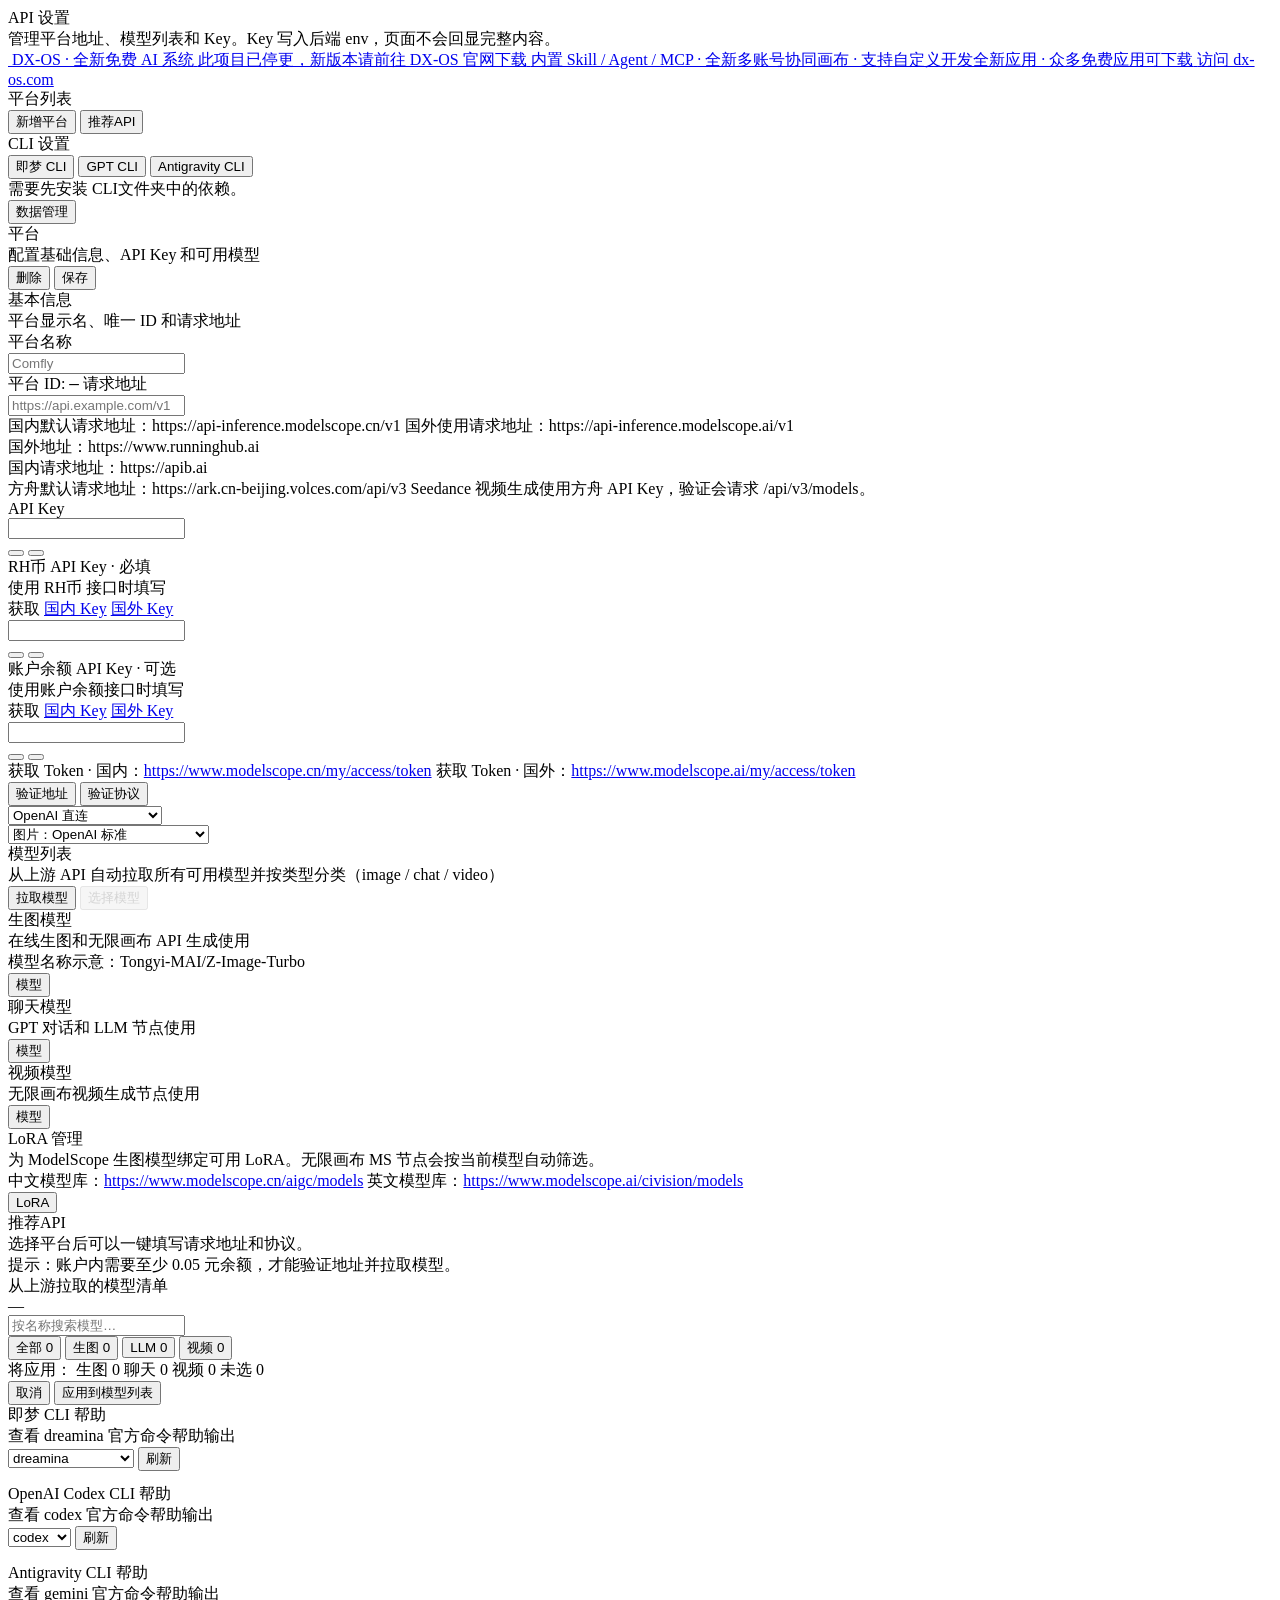
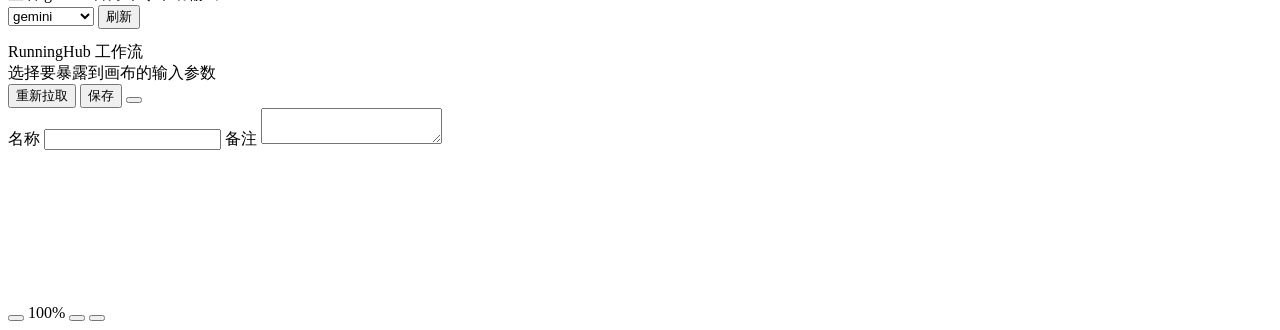
==== static/api-settings.html @ ba6e115a "feat: package Windows executable with persistent user data" ====
<!DOCTYPE html>
<html lang="zh-CN">
<head>
    <meta charset="UTF-8">
    <meta name="viewport" content="width=device-width, initial-scale=1.0">
    <title>API 设置</title>
    <script>
        (function(){
            try {
                document.documentElement.dataset.studioFitScale = 'off';
                var theme = localStorage.getItem('studio_theme') || localStorage.getItem('canvas_theme') || 'light';
                if(theme === 'dark') {
                    document.documentElement.classList.add('studio-theme-dark');
                    document.documentElement.classList.add('theme-dark');
                }
            } catch(e) {}
        })();
    </script>
    <script src="/static/vendor/js/tailwindcss-cdn.js?v=2026.08.04.1785292594"></script>
    <script src="/static/vendor/js/lucide.js?v=2026.08.04.1785292594"></script>
    <script src="/static/js/theme.js?v=2026.08.04.1785292593"></script>
    <script src="/static/js/i18n.js?v=2026.08.04.1785292592"></script>
    <link rel="stylesheet" href="/static/css/theme.css?v=2026.08.04.1785292588">
    <link rel="stylesheet" href="/static/css/api-settings.css?v=2026.08.28.4">
</head>
<body>
    <div class="page">
        <div class="wrap">
            <header class="page-head">
                <div>
                    <div class="title" data-i18n="api.title">API 设置</div>
                    <div class="sub" data-i18n="api.subtitle">管理平台地址、模型列表和 Key。Key 写入后端 env，页面不会回显完整内容。</div>
                </div>
                <div id="status" class="status"></div>
            </header>

            <a class="dx-os-banner" href="https://dx-os.com" target="_blank" rel="noopener noreferrer" aria-label="前往 DX-OS 官网下载新版本">
                <span class="dx-os-banner-logo" aria-hidden="true">
                    <img src="/static/images/dx-os-logo.svg" alt="">
                </span>
                <span class="dx-os-banner-copy">
                    <span class="dx-os-banner-kicker">DX-OS · 全新免费 AI 系统</span>
                    <span class="dx-os-banner-title">此项目已停更，新版本请前往 DX-OS 官网下载</span>
                    <span class="dx-os-banner-features">内置 Skill / Agent / MCP · 全新多账号协同画布 · 支持自定义开发全新应用 · 众多免费应用可下载</span>
                </span>
                <span class="dx-os-banner-action">
                    <span>访问 dx-os.com</span>
                    <i data-lucide="arrow-up-right" class="w-4 h-4"></i>
                </span>
            </a>

            <div class="layout">
                <aside class="sidebar">
                    <div class="side-section-title" data-i18n="api.providersTitle">平台列表</div>
                    <div id="providerList" class="provider-list"></div>
                    <button class="add-btn" type="button" onclick="addProvider()"><i data-lucide="plus" class="w-4 h-4"></i><span data-i18n="api.addProvider">新增平台</span></button>
                    <button class="api-link-btn" type="button" onclick="openRecommendApi()"><i data-lucide="sparkles" class="w-4 h-4"></i><span data-i18n="api.recommendApi">推荐API</span></button>
                    <div class="cli-quick-group">
                        <div class="side-section-title" data-i18n="api.cliSettings">CLI 设置</div>
                        <div class="cli-quick-list">
                            <button class="cli-quick-btn" type="button" onclick="addCliProvider('jimeng')"><i data-lucide="image" class="w-3.5 h-3.5"></i><span>即梦 CLI</span></button>
                            <button class="cli-quick-btn" type="button" onclick="addCliProvider('codex')"><i data-lucide="terminal" class="w-3.5 h-3.5"></i><span>GPT CLI</span></button>
                            <button class="cli-quick-btn" type="button" onclick="addCliProvider('gemini-cli')"><i data-lucide="sparkles" class="w-3.5 h-3.5"></i><span>Antigravity CLI</span></button>
                            <div class="cli-quick-note">需要先安装 CLI文件夹中的依赖。</div>
                        </div>
                    </div>
                    <button class="api-link-btn" type="button" onclick="importLegacyInfiniteCanvasData()"><i data-lucide="folder-input" class="w-4 h-4"></i><span>数据管理</span></button>
                </aside>

                <main id="settingsContent" class="content">
                    <div class="content-head">
                        <div>
                            <div id="editorTitle" class="editor-title" data-i18n="api.provider">平台</div>
                            <div class="editor-sub" data-i18n="api.editorSub">配置基础信息、API Key 和可用模型</div>
                        </div>
                        <div class="content-actions">
                            <button id="deleteBtn" class="action-btn danger-btn api-page-delete-btn" type="button" onclick="deleteProvider()"><i data-lucide="trash-2" class="w-3.5 h-3.5"></i><span data-i18n="api.delete">删除</span></button>
                            <button class="action-btn save-btn api-page-save-btn" type="button" onclick="saveProviders()"><i data-lucide="save" class="w-3.5 h-3.5"></i><span data-i18n="api.save">保存</span></button>
                        </div>
                    </div>

                    <section id="providerOnboardingCard" class="provider-onboarding-card" hidden></section>

                    <section class="block">
                        <div class="block-head">
                            <div>
                                <div class="block-title" data-i18n="api.basicInfo">基本信息</div>
                                <div class="block-desc" data-i18n="api.basicHint">平台显示名、唯一 ID 和请求地址</div>
                            </div>
                        </div>
                        <div class="form">
                            <label class="field full">
                                <span class="label" data-i18n="api.platformName">平台名称</span>
                                <div class="field-frame"><input id="nameInput" type="text" placeholder="Comfly"></div>
                                <span class="hint"><span data-i18n="api.platformIdShown">平台 ID</span>: <span id="idPreview" style="font-family:ui-monospace,Menlo,monospace;color:var(--text)">—</span></span>
                                <input id="idInput" type="hidden">
                            </label>
                            <label class="field full api-base-url-field">
                                <span class="label" data-i18n="api.baseUrl">请求地址</span>
                                <div class="field-frame"><input id="baseInput" type="text" placeholder="https://api.example.com/v1"></div>
                                <div class="ms-hint">
                                    <span class="ms-line"><span data-i18n="api.msChinaEndpoint">国内默认请求地址：</span><span class="inline-code">https://api-inference.modelscope.cn/v1</span></span>
                                    <span class="ms-line"><span data-i18n="api.msGlobalEndpoint">国外使用请求地址：</span><span class="inline-code">https://api-inference.modelscope.ai/v1</span></span>
                                </div>
                                <div class="runninghub-hint">
                                    <span class="ms-line">国外地址：<span class="inline-code">https://www.runninghub.ai</span></span>
                                </div>
                                <div class="apimart-hint">
                                    <span class="ms-line">国内请求地址：<span class="inline-code">https://apib.ai</span></span>
                                </div>
                                <div class="volcengine-hint">
                                    <span class="ms-line">方舟默认请求地址：<span class="inline-code">https://ark.cn-beijing.volces.com/api/v3</span></span>
                                    <span class="ms-line">Seedance 视频生成使用方舟 API Key，验证会请求 <span class="inline-code">/api/v3/models</span>。</span>
                                </div>
                            </label>
                            <label class="field full api-key-field">
                                <span class="label api-key-label">API Key</span>
                                <div class="key-panel api-standard-key-row">
                                    <div class="key-input-line">
                                        <div class="field-frame"><input id="keyInput" type="password"></div>
                                        <div class="key-actions">
                                            <button class="key-btn" type="button" onclick="saveKeyOnly()" title="保存 Key" data-i18n-title="api.saveKeyTitle"><i data-lucide="check" class="w-4 h-4"></i></button>
                                            <button class="key-btn key-clear" type="button" onclick="clearKeyOnly()" title="清除 Key" data-i18n-title="api.clearKeyTitle"><i data-lucide="trash-2" class="w-4 h-4"></i></button>
                                        </div>
                                    </div>
                                </div>
                                <span id="keyHint" class="hint"></span>
                                <div class="rh-key-stack">
                                    <div class="rh-key-item">
                                        <div class="rh-key-head">
                                            <div>
                                                <div class="rh-key-title" data-i18n="api.rhCoinApiKeyRequired">RH币 API Key · 必填</div>
                                                <div class="rh-key-desc" data-i18n="api.rhCoinKeyDesc">使用 RH币 接口时填写</div>
                                            </div>
                                            <div class="rh-key-links">
                                                <span data-i18n="api.get">获取</span>
                                                <a href="https://www.runninghub.cn/enterprise-api/consumerApi?inviteCode=rh-v1331" target="_blank" rel="noopener"><i data-lucide="external-link" class="w-3 h-3"></i><span data-i18n="api.cnKey">国内 Key</span></a>
                                                <a href="https://www.runninghub.ai/enterprise-api/consumerApi?inviteCode=rh-v1331" target="_blank" rel="noopener"><i data-lucide="external-link" class="w-3 h-3"></i><span data-i18n="api.globalKey">国外 Key</span></a>
                                            </div>
                                        </div>
                                        <div class="key-input-line">
                                            <div class="field-frame"><input id="rhFreeKeyInput" type="password"></div>
                                            <div class="key-actions">
                                                <button class="key-btn" type="button" onclick="saveRhKeyOnly('free')" title="保存 RH币 Key" data-i18n-title="api.saveRhCoinKeyTitle"><i data-lucide="check" class="w-4 h-4"></i></button>
                                                <button class="key-btn key-clear" type="button" onclick="clearRhKeyOnly('free')" title="清除 RH币 Key" data-i18n-title="api.clearRhCoinKeyTitle"><i data-lucide="trash-2" class="w-4 h-4"></i></button>
                                            </div>
                                        </div>
                                        <span id="rhFreeKeyHint" class="hint"></span>
                                    </div>
                                    <div class="rh-key-item">
                                        <div class="rh-key-head">
                                            <div>
                                                <div class="rh-key-title" data-i18n="api.rhWalletApiKeyOptional">账户余额 API Key · 可选</div>
                                                <div class="rh-key-desc" data-i18n="api.rhWalletKeyDesc">使用账户余额接口时填写</div>
                                            </div>
                                            <div class="rh-key-links">
                                                <span data-i18n="api.get">获取</span>
                                                <a href="https://www.runninghub.cn/enterprise-api/sharedApi?inviteCode=rh-v1331" target="_blank" rel="noopener"><i data-lucide="external-link" class="w-3 h-3"></i><span data-i18n="api.cnKey">国内 Key</span></a>
                                                <a href="https://www.runninghub.ai/enterprise-api/sharedApi?inviteCode=rh-v1331" target="_blank" rel="noopener"><i data-lucide="external-link" class="w-3 h-3"></i><span data-i18n="api.globalKey">国外 Key</span></a>
                                            </div>
                                        </div>
                                        <div class="key-input-line">
                                            <div class="field-frame"><input id="rhWalletKeyInput" type="password"></div>
                                            <div class="key-actions">
                                                <button class="key-btn" type="button" onclick="saveRhKeyOnly('wallet')" title="保存账户余额 Key" data-i18n-title="api.saveRhWalletKeyTitle"><i data-lucide="check" class="w-4 h-4"></i></button>
                                                <button class="key-btn key-clear" type="button" onclick="clearRhKeyOnly('wallet')" title="清除账户余额 Key" data-i18n-title="api.clearRhWalletKeyTitle"><i data-lucide="trash-2" class="w-4 h-4"></i></button>
                                            </div>
                                        </div>
                                        <span id="rhWalletKeyHint" class="hint"></span>
                                    </div>
                                </div>
                                <div class="volcengine-key-stack" hidden>
                                    <div class="rh-key-item">
                                        <div class="rh-key-head">
                                            <div>
                                                <div class="rh-key-title" data-i18n="api.volcengineArkKey">方舟 API Key · 生成视频</div>
                                                <div class="rh-key-desc" data-i18n="api.volcengineArkKeyDesc">用于 Seedance 2.0 生成接口，Authorization: Bearer。</div>
                                            </div>
                                        </div>
                                        <span id="volcArkKeyHint" class="hint"></span>
                                    </div>
                                    <div class="rh-key-item">
                                        <div class="rh-key-head">
                                            <div>
                                                <div class="rh-key-title" data-i18n="api.volcengineAssetKeys">素材库 AK/SK · 上传素材</div>
                                                <div class="rh-key-desc" data-i18n="api.volcengineAssetKeysDesc">用于 CreateAssetGroup / CreateAsset / GetAsset 的 Access Key 鉴权。</div>
                                            </div>
                                        </div>
                                        <div class="key-input-line">
                                            <div class="field-frame"><input id="volcAkInput" type="password" placeholder="Access Key ID"></div>
                                        </div>
                                        <div class="key-input-line">
                                            <div class="field-frame"><input id="volcSkInput" type="password" placeholder="Secret Access Key"></div>
                                            <div class="key-actions">
                                                <button class="key-btn" type="button" onclick="saveVolcengineAssetKeys()" title="保存火山素材库 AK/SK"><i data-lucide="check" class="w-4 h-4"></i></button>
                                                <button class="key-btn key-clear" type="button" onclick="clearVolcengineAssetKeys()" title="清除火山素材库 AK/SK"><i data-lucide="trash-2" class="w-4 h-4"></i></button>
                                            </div>
                                        </div>
                                        <span id="volcAssetKeyHint" class="hint"></span>
                                    </div>
                                    <div class="rh-key-item volcengine-project-card">
                                        <div class="rh-key-head">
                                            <div>
                                                <div class="rh-key-title" data-i18n="api.volcengineProject">素材库项目</div>
                                                <div class="rh-key-desc" data-i18n="api.volcengineProjectDesc">ProjectName 必须和视频生成 API Key 所属项目一致。</div>
                                            </div>
                                        </div>
                                        <div class="volcengine-project-grid">
                                            <div class="rh-card-title-field">
                                                <span>ProjectName</span>
                                                <input id="volcProjectInput" type="text" value="default">
                                            </div>
                                            <div class="rh-card-title-field">
                                                <span>Region</span>
                                                <input id="volcRegionInput" type="text" value="cn-beijing">
                                            </div>
                                        </div>
                                    </div>
                                </div>
                                <div class="ms-hint">
                                    <span class="ms-line"><span data-i18n="api.msTokenCn">获取 Token · 国内：</span><a href="https://www.modelscope.cn/my/access/token" target="_blank">https://www.modelscope.cn/my/access/token</a></span>
                                    <span class="ms-line"><span data-i18n="api.msTokenGlobal">获取 Token · 国外：</span><a href="https://www.modelscope.ai/my/access/token" target="_blank">https://www.modelscope.ai/my/access/token</a></span>
                                </div>
                                <div class="runninghub-hint">
                                </div>
                            </label>
                            <div id="jimengCliPanel" class="jimeng-cli-panel" hidden>
                                <div class="jimeng-cli-head">
                                    <div>
                                        <div class="rh-key-title">即梦 CLI 账户</div>
                                        <div class="rh-key-desc">使用本机 dreamina 登录态，无需 API Key。</div>
                                    </div>
                                    <div id="jimengCliStatus" class="jimeng-status-pill">未检测</div>
                                </div>
                                <div class="jimeng-actions">
                                    <button class="action-btn primary-btn" type="button" onclick="startJimengLogin()"><i data-lucide="qr-code" class="w-3.5 h-3.5"></i><span>扫码登录</span></button>
                                    <button class="action-btn" type="button" onclick="refreshJimengCredit()"><i data-lucide="wallet-cards" class="w-3.5 h-3.5"></i><span>查询积分</span></button>
                                    <button class="action-btn" type="button" onclick="openJimengHelp()"><i data-lucide="terminal" class="w-3.5 h-3.5"></i><span>帮助</span></button>
                                    <button class="action-btn danger-btn" type="button" onclick="logoutJimeng()"><i data-lucide="log-out" class="w-3.5 h-3.5"></i><span>退出登录</span></button>
                                </div>
                                <div id="jimengCredit" class="jimeng-credit"></div>
                                <div id="jimengLoginBox" class="jimeng-output" hidden></div>
                            </div>
                            <div id="codexCliPanel" class="jimeng-cli-panel" hidden>
                                <div class="jimeng-cli-head">
                                    <div>
                                        <div class="rh-key-title">OpenAI CLI 账户</div>
                                        <div class="rh-key-desc">使用本机 codex 登录态，无需在本项目保存 API Key。</div>
                                    </div>
                                    <div id="codexCliStatus" class="jimeng-status-pill">未检测</div>
                                </div>
                                <div class="jimeng-actions">
                                    <button class="action-btn primary-btn" type="button" onclick="refreshCodexStatus()"><i data-lucide="radar" class="w-3.5 h-3.5"></i><span>检测 CLI</span></button>
                                    <button class="action-btn" type="button" onclick="openCodexHelp()"><i data-lucide="terminal" class="w-3.5 h-3.5"></i><span>帮助</span></button>
                                </div>
                                <div id="codexCliInfo" class="jimeng-credit"></div>
                            </div>
                            <div id="geminiCliPanel" class="jimeng-cli-panel" hidden>
                                <div class="jimeng-cli-head">
                                    <div>
                                        <div class="rh-key-title">Antigravity CLI 账户</div>
                                        <div class="rh-key-desc">使用本机 agy 登录态，无需在本项目保存 API Key。</div>
                                        <div class="jimeng-credit">需要先安装 CLI 文件夹中的依赖。</div>
                                    </div>
                                    <div id="geminiCliStatus" class="jimeng-status-pill">未检测</div>
                                </div>
                                <div class="jimeng-actions">
                                    <button class="action-btn primary-btn" type="button" onclick="refreshGeminiCliStatus()"><i data-lucide="radar" class="w-3.5 h-3.5"></i><span>检测 CLI</span></button>
                                    <button class="action-btn" type="button" onclick="openGeminiCliHelp()"><i data-lucide="terminal" class="w-3.5 h-3.5"></i><span>帮助</span></button>
                                </div>
                                <div id="geminiCliInfo" class="jimeng-credit"></div>
                            </div>
                            <!-- 验证操作行 -->
                            <div class="verify-action-row">
                                <button id="testUrlBtn" class="action-btn" type="button" onclick="testConnection()">
                                    <i data-lucide="check-circle-2" class="w-3.5 h-3.5"></i><span data-i18n="api.testUrl">验证地址</span>
                                </button>
                                <button id="probeAsyncBtn" class="action-btn" type="button" onclick="probeAsync()">
                                    <i data-lucide="radar" class="w-3.5 h-3.5"></i><span>验证协议</span>
                                </button>
                                <div class="field-frame protocol-selector-wrap">
                                    <select id="protocolInput">
                                        <option value="openai" data-i18n="api.protocolOpenAI">OpenAI 直连</option>
                                        <option value="apimart" data-i18n="api.protocolApimart">异步协议</option>
                                        <option value="gemini" data-i18n="api.protocolGemini">Gemini 协议</option>
                                        <option value="volcengine">方舟/Ark 任务协议</option>
                                        <option value="runninghub">RunningHub OpenAPI</option>
                                        <option value="jimeng">即梦 CLI</option>
                                        <option value="codex">OpenAI Codex CLI</option>
                                        <option value="gemini-cli">Antigravity CLI</option>
                                    </select>
                                </div>
                                <div class="field-frame image-request-mode-wrap">
                                    <select id="imageRequestModeInput" title="图片接口">
                                        <option value="openai">图片：OpenAI 标准</option>
                                        <option value="openai-json">图片：OpenAI JSON</option>
                                        <option value="openai-video-proxy">图片：OpenAI 中转</option>
                                        <option value="openai-responses">图片：OpenAI RS</option>
                                        <option value="tudou-async">图片：土豆 GPT-Image-2 异步</option>
                                    </select>
                                </div>
                            </div>
                            <div id="verifyResult" style="display:none;padding:2px 0;grid-column:1/-1"></div>
                        </div>
                    </section>

                    <section id="runninghubConfigBlock" class="block runninghub-config-block" hidden>
                        <div class="block-head">
                            <div>
                                <div class="block-title">应用与工作流</div>
                                <div class="block-desc">粘贴运行路径后，点击右侧创建卡片。</div>
                            </div>
                        </div>
                        <div class="rh-paste-row">
                            <input id="rhPasteInput" class="rh-paste-input" type="text" placeholder="/run/ai-app/... 或 /run/workflow/...">
                            <button class="action-btn" type="button" onclick="createRhEntryFromPaste()"><i data-lucide="plus" class="w-3.5 h-3.5"></i><span>创建</span></button>
                        </div>
                        <div class="rh-card-columns">
                            <div class="rh-card-group">
                                <div class="rh-group-head">
                                    <div class="rh-group-title">AI 应用</div>
                                    <div id="rhAppsCount" class="rh-group-count">0</div>
                                </div>
                                <div id="rhAppsList" class="rh-card-list"></div>
                            </div>
                            <div class="rh-card-group">
                                <div class="rh-group-head">
                                    <div class="rh-group-title">工作流</div>
                                    <div id="rhWorkflowsCount" class="rh-group-count">0</div>
                                </div>
                                <div id="rhWorkflowsList" class="rh-card-list"></div>
                            </div>
                        </div>
                    </section>

                    <div id="modelsHead" class="block models-toolbar">
                        <div>
                            <div class="block-title" data-i18n="api.modelsTitle">模型列表</div>
                            <div class="block-desc" data-i18n="api.modelsDesc">从上游 API 自动拉取所有可用模型并按类型分类（image / chat / video）</div>
                        </div>
                        <div class="models-toolbar-actions">
                            <button id="fetchModelsBtn" class="action-btn primary-btn" type="button" onclick="fetchModels()">
                                <i data-lucide="download-cloud" class="w-3.5 h-3.5"></i><span data-i18n="api.fetchModels">拉取模型</span>
                            </button>
                            <button id="openPickerBtn" class="action-btn" type="button" onclick="openModelPicker()" disabled style="opacity:.5">
                                <i data-lucide="list-checks" class="w-3.5 h-3.5"></i><span data-i18n="api.selectModels">选择模型</span>
                            </button>
                        </div>
                    </div>
                    <div class="model-grid">
                        <section class="block">
                            <div class="block-head">
                                <div>
                                    <div class="block-title" data-i18n="api.imageModels">生图模型</div>
                                    <div class="block-desc" data-i18n="api.imageHint">在线生图和无限画布 API 生成使用</div>
                                    <div class="ms-hint">
                                        <span class="ms-line"><span data-i18n="api.msModelExample">模型名称示意：</span><span class="inline-code">Tongyi-MAI/Z-Image-Turbo</span></span>
                                    </div>
                                </div>
                                <button class="ghost-btn" type="button" onclick="addModel('image')"><i data-lucide="plus" class="w-3.5 h-3.5"></i><span data-i18n="api.model">模型</span></button>
                            </div>
                            <div id="imageModelList" class="model-list"></div>
                        </section>

                        <section class="block">
                            <div class="block-head">
                                <div>
                                    <div class="block-title" data-i18n="api.chatModels">聊天模型</div>
                                    <div class="block-desc" data-i18n="api.chatHint">GPT 对话和 LLM 节点使用</div>
                                </div>
                                <button class="ghost-btn" type="button" onclick="addModel('chat')"><i data-lucide="plus" class="w-3.5 h-3.5"></i><span data-i18n="api.model">模型</span></button>
                        </div>
                        <div id="chatModelList" class="model-list"></div>
                    </section>

                        <section class="block">
                            <div class="block-head">
                                <div>
                                    <div class="block-title" data-i18n="api.videoModels">视频模型</div>
                                    <div class="block-desc" data-i18n="api.videoHint">无限画布视频生成节点使用</div>
                                </div>
                                <button class="ghost-btn" type="button" onclick="addModel('video')"><i data-lucide="plus" class="w-3.5 h-3.5"></i><span data-i18n="api.model">模型</span></button>
                            </div>
                            <div id="videoModelList" class="model-list"></div>
                        </section>

                        <section id="msLoraBlock" class="block ms-lora-block">
                            <div class="block-head">
                                <div>
                                    <div class="block-title" data-i18n="api.loraManager">LoRA 管理</div>
                                    <div class="block-desc" data-i18n="api.loraManagerDesc">为 ModelScope 生图模型绑定可用 LoRA。无限画布 MS 节点会按当前模型自动筛选。</div>
                                    <div class="ms-hint">
                                        <span class="ms-line"><span data-i18n="api.msCnModels">中文模型库：</span><a href="https://www.modelscope.cn/aigc/models" target="_blank">https://www.modelscope.cn/aigc/models</a></span>
                                        <span class="ms-line"><span data-i18n="api.msEnModels">英文模型库：</span><a href="https://www.modelscope.ai/civision/models" target="_blank">https://www.modelscope.ai/civision/models</a></span>
                                    </div>
                                </div>
                                <button class="ghost-btn" type="button" onclick="addMsLora()"><i data-lucide="plus" class="w-3.5 h-3.5"></i><span>LoRA</span></button>
                            </div>
                            <div id="msLoraList" class="lora-list"></div>
                        </section>
                </div>
            </main>
                <main id="recommendContent" class="content recommend-content" hidden>
                    <div class="content-head">
                        <div>
                            <div class="editor-title" data-i18n="api.recommendPanelTitle">推荐平台</div>
                            <div class="editor-sub" data-i18n="api.recommendPanelSub">获取 Key 后保存，右侧会切换到刚保存的平台配置。</div>
                        </div>
                    </div>
                    <section id="recommendPanel" class="provider-onboarding-card recommend-inline-card"></section>
                </main>
        </div>
        </div>
    </div>

    <!-- 模型选择浮层 -->
    <div id="recommendApiOverlay" class="picker-overlay">
        <div class="picker-modal">
            <div class="picker-head">
                <div>
                    <div class="picker-title" data-i18n="api.recommendApi">推荐API</div>
                    <div class="picker-count" data-i18n="api.recommendApiDesc">选择平台后可以一键填写请求地址和协议。</div>
                </div>
                <div class="picker-close" onclick="closeRecommendApi()"><i data-lucide="x" class="w-4 h-4"></i></div>
            </div>
            <div id="recommendApiList" class="recommend-api-body"></div>
            <div class="recommend-note" data-i18n="api.recommendApiNote">提示：账户内需要至少 0.05 元余额，才能验证地址并拉取模型。</div>
        </div>
    </div>

    <div id="modelPickerOverlay" class="picker-overlay">
        <div class="picker-modal">
            <div class="picker-head">
                <div>
                    <div class="picker-title">从上游拉取的模型清单</div>
                    <div id="pickerCount" class="picker-count">—</div>
                </div>
                <div class="picker-close" onclick="closeModelPicker()"><i data-lucide="x" class="w-4 h-4"></i></div>
            </div>
            <div class="picker-toolbar">
                <input id="pickerFilter" class="picker-search" type="text" placeholder="按名称搜索模型…" oninput="renderModelPicker()">
                <div class="picker-cat-tabs">
                    <button class="picker-cat-tab active" data-cat="all" onclick="selectPickerCat('all')">全部 <span class="cat-count">0</span></button>
                    <button class="picker-cat-tab" data-cat="image" onclick="selectPickerCat('image')">生图 <span class="cat-count">0</span></button>
                    <button class="picker-cat-tab" data-cat="chat" onclick="selectPickerCat('chat')">LLM <span class="cat-count">0</span></button>
                    <button class="picker-cat-tab" data-cat="video" onclick="selectPickerCat('video')">视频 <span class="cat-count">0</span></button>
                </div>
            </div>
            <div id="pickerList" class="picker-body"></div>
            <div id="pickerSummary" class="picker-summary">
                <span class="picker-summary-title">将应用：</span>
                <span id="sumImage" class="picker-sum-chip picker-sum-chip-empty">生图 0</span>
                <span id="sumChat" class="picker-sum-chip picker-sum-chip-empty">聊天 0</span>
                <span id="sumVideo" class="picker-sum-chip picker-sum-chip-empty">视频 0</span>
                <span id="sumUnsel" style="margin-left:auto;color:var(--faint)">未选 0</span>
            </div>
            <div class="picker-foot">
                <button class="action-btn" type="button" onclick="closeModelPicker()">取消</button>
                <button class="action-btn save-btn" type="button" onclick="applyModelPicker()">应用到模型列表</button>
            </div>
        </div>
    </div>

    <div id="jimengHelpOverlay" class="picker-overlay">
        <div class="picker-modal jimeng-help-modal">
            <div class="picker-head">
                <div>
                    <div class="picker-title">即梦 CLI 帮助</div>
                    <div class="picker-count">查看 dreamina 官方命令帮助输出</div>
                </div>
                <div class="picker-close" onclick="closeJimengHelp()"><i data-lucide="x" class="w-4 h-4"></i></div>
            </div>
            <div class="jimeng-help-toolbar">
                <select id="jimengHelpCommand">
                    <option value="">dreamina</option>
                    <option value="login">login</option>
                    <option value="logout">logout</option>
                    <option value="user_credit">user_credit</option>
                    <option value="text2image">text2image</option>
                    <option value="image2image">image2image</option>
                    <option value="image_upscale">image_upscale</option>
                    <option value="text2video">text2video</option>
                    <option value="image2video">image2video</option>
                    <option value="multimodal2video">multimodal2video</option>
                    <option value="frames2video">frames2video</option>
                    <option value="multiframe2video">multiframe2video</option>
                    <option value="list_task">list_task</option>
                    <option value="query_result">query_result</option>
                </select>
                <button class="action-btn primary-btn" type="button" onclick="loadJimengHelp()"><i data-lucide="refresh-cw" class="w-3.5 h-3.5"></i><span>刷新</span></button>
            </div>
            <pre id="jimengHelpOutput" class="jimeng-help-output"></pre>
        </div>
    </div>

    <div id="codexHelpOverlay" class="picker-overlay">
        <div class="picker-modal jimeng-help-modal">
            <div class="picker-head">
                <div>
                    <div class="picker-title">OpenAI Codex CLI 帮助</div>
                    <div class="picker-count">查看 codex 官方命令帮助输出</div>
                </div>
                <div class="picker-close" onclick="closeCodexHelp()"><i data-lucide="x" class="w-4 h-4"></i></div>
            </div>
            <div class="jimeng-help-toolbar">
                <select id="codexHelpCommand">
                    <option value="">codex</option>
                    <option value="exec">exec</option>
                    <option value="login">login</option>
                    <option value="logout">logout</option>
                    <option value="doctor">doctor</option>
                    <option value="mcp">mcp</option>
                    <option value="app">app</option>
                    <option value="update">update</option>
                </select>
                <button class="action-btn primary-btn" type="button" onclick="loadCodexHelp()"><i data-lucide="refresh-cw" class="w-3.5 h-3.5"></i><span>刷新</span></button>
            </div>
            <pre id="codexHelpOutput" class="jimeng-help-output"></pre>
        </div>
    </div>

    <div id="geminiCliHelpOverlay" class="picker-overlay">
        <div class="picker-modal jimeng-help-modal">
            <div class="picker-head">
                <div>
                    <div class="picker-title">Antigravity CLI 帮助</div>
                    <div class="picker-count">查看 gemini 官方命令帮助输出</div>
                </div>
                <div class="picker-close" onclick="closeGeminiCliHelp()"><i data-lucide="x" class="w-4 h-4"></i></div>
            </div>
            <div class="jimeng-help-toolbar">
                <select id="geminiCliHelpCommand">
                    <option value="">gemini</option>
                    <option value="help">help</option>
                    <option value="mcp">mcp</option>
                    <option value="extensions">extensions</option>
                </select>
                <button class="action-btn primary-btn" type="button" onclick="loadGeminiCliHelp()"><i data-lucide="refresh-cw" class="w-3.5 h-3.5"></i><span>刷新</span></button>
            </div>
            <pre id="geminiCliHelpOutput" class="jimeng-help-output"></pre>
        </div>
    </div>

    <div id="rhWorkflowEditorOverlay" class="rh-workflow-editor-overlay">
        <div class="rh-workflow-editor-modal">
            <div class="rh-workflow-editor-head">
                <div class="rh-workflow-editor-title-wrap">
                    <div id="rhWorkflowEditorTitle" class="rh-workflow-editor-title">RunningHub 工作流</div>
                    <div id="rhWorkflowEditorSub" class="rh-workflow-editor-sub">选择要暴露到画布的输入参数</div>
                </div>
                <div class="rh-workflow-editor-actions">
                    <button class="action-btn" type="button" onclick="fetchRhWorkflowEditor(true)"><i data-lucide="refresh-cw" class="w-3.5 h-3.5"></i><span>重新拉取</span></button>
                    <button id="rhWorkflowSaveBtn" class="action-btn save-btn" type="button" onclick="saveRhWorkflowEditor()"><i data-lucide="save" class="w-3.5 h-3.5"></i><span>保存</span></button>
                    <button class="rh-workflow-editor-close" type="button" onclick="closeRhWorkflowEditor()"><i data-lucide="x" class="w-4 h-4"></i></button>
                </div>
            </div>
            <div class="rh-workflow-editor-body">
                <aside class="rh-workflow-editor-side">
                    <label class="rh-editor-field">
                        <span>名称</span>
                        <input id="rhWorkflowEditName" type="text" oninput="updateRhWorkflowEditorMeta('title', this.value)">
                    </label>
                    <label class="rh-editor-field">
                        <span>备注</span>
                        <textarea id="rhWorkflowEditNote" oninput="updateRhWorkflowEditorMeta('description', this.value)"></textarea>
                    </label>
                    <div id="rhWorkflowEditorSummary" class="rh-editor-summary"></div>
                    <div id="rhWorkflowEditorNodeList" class="rh-editor-node-list"></div>
                </aside>
                <section class="rh-workflow-editor-canvas">
                    <div id="rhWorkflowEditorGraphWrap" class="rh-editor-graph-wrap">
                        <svg id="rhWorkflowEditorGraphSvg" class="rh-editor-graph-svg"></svg>
                        <div class="rh-editor-graph-controls">
                            <button type="button" onclick="rhEditorGraphZoom(-1)" title="缩小"><i data-lucide="zoom-out" class="w-4 h-4"></i></button>
                            <span id="rhWorkflowEditorZoom">100%</span>
                            <button type="button" onclick="rhEditorGraphZoom(1)" title="放大"><i data-lucide="zoom-in" class="w-4 h-4"></i></button>
                            <button type="button" onclick="rhEditorGraphFit()" title="适应窗口"><i data-lucide="maximize" class="w-4 h-4"></i></button>
                        </div>
                    </div>
                </section>
            </div>
        </div>
    </div>

    <script src="/static/js/user-data.js"></script>
    <script src="/static/js/api-settings.js?v=2026.08.28.1"></script>
</body>
</html>
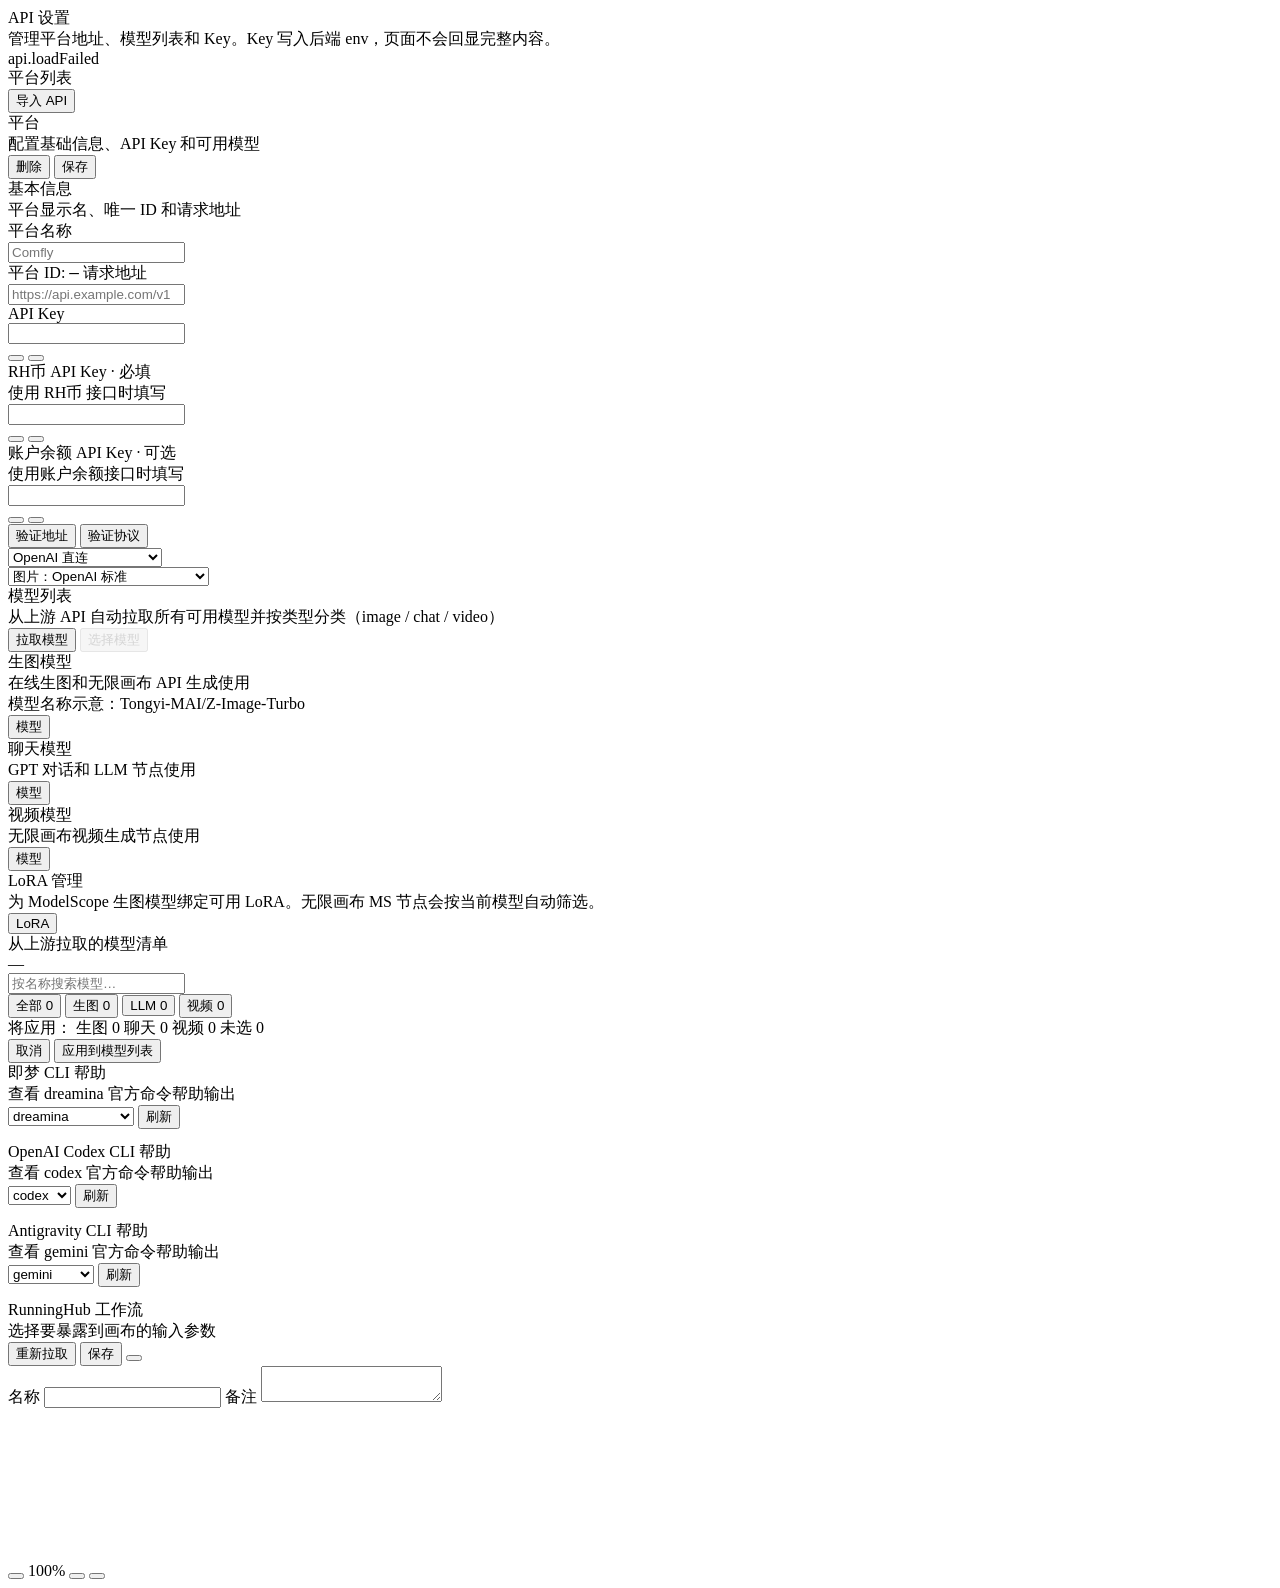
==== commit 4bc74cfd: "feat: simplify API settings and home sidebar" ====
--- a/static/api-settings.html
+++ b/static/api-settings.html
@@ -34,37 +34,11 @@
                 <div id="status" class="status"></div>
             </header>
 
-            <a class="dx-os-banner" href="https://dx-os.com" target="_blank" rel="noopener noreferrer" aria-label="前往 DX-OS 官网下载新版本">
-                <span class="dx-os-banner-logo" aria-hidden="true">
-                    <img src="/static/images/dx-os-logo.svg" alt="">
-                </span>
-                <span class="dx-os-banner-copy">
-                    <span class="dx-os-banner-kicker">DX-OS · 全新免费 AI 系统</span>
-                    <span class="dx-os-banner-title">此项目已停更，新版本请前往 DX-OS 官网下载</span>
-                    <span class="dx-os-banner-features">内置 Skill / Agent / MCP · 全新多账号协同画布 · 支持自定义开发全新应用 · 众多免费应用可下载</span>
-                </span>
-                <span class="dx-os-banner-action">
-                    <span>访问 dx-os.com</span>
-                    <i data-lucide="arrow-up-right" class="w-4 h-4"></i>
-                </span>
-            </a>
-
             <div class="layout">
                 <aside class="sidebar">
                     <div class="side-section-title" data-i18n="api.providersTitle">平台列表</div>
                     <div id="providerList" class="provider-list"></div>
-                    <button class="add-btn" type="button" onclick="addProvider()"><i data-lucide="plus" class="w-4 h-4"></i><span data-i18n="api.addProvider">新增平台</span></button>
-                    <button class="api-link-btn" type="button" onclick="openRecommendApi()"><i data-lucide="sparkles" class="w-4 h-4"></i><span data-i18n="api.recommendApi">推荐API</span></button>
-                    <div class="cli-quick-group">
-                        <div class="side-section-title" data-i18n="api.cliSettings">CLI 设置</div>
-                        <div class="cli-quick-list">
-                            <button class="cli-quick-btn" type="button" onclick="addCliProvider('jimeng')"><i data-lucide="image" class="w-3.5 h-3.5"></i><span>即梦 CLI</span></button>
-                            <button class="cli-quick-btn" type="button" onclick="addCliProvider('codex')"><i data-lucide="terminal" class="w-3.5 h-3.5"></i><span>GPT CLI</span></button>
-                            <button class="cli-quick-btn" type="button" onclick="addCliProvider('gemini-cli')"><i data-lucide="sparkles" class="w-3.5 h-3.5"></i><span>Antigravity CLI</span></button>
-                            <div class="cli-quick-note">需要先安装 CLI文件夹中的依赖。</div>
-                        </div>
-                    </div>
-                    <button class="api-link-btn" type="button" onclick="importLegacyInfiniteCanvasData()"><i data-lucide="folder-input" class="w-4 h-4"></i><span>数据管理</span></button>
+                    <button class="add-btn" type="button" onclick="addProvider()"><i data-lucide="plus" class="w-4 h-4"></i><span data-i18n="api.addProvider">导入 API</span></button>
                 </aside>
 
                 <main id="settingsContent" class="content">
@@ -78,8 +52,6 @@
                             <button class="action-btn save-btn api-page-save-btn" type="button" onclick="saveProviders()"><i data-lucide="save" class="w-3.5 h-3.5"></i><span data-i18n="api.save">保存</span></button>
                         </div>
                     </div>
-
-                    <section id="providerOnboardingCard" class="provider-onboarding-card" hidden></section>
 
                     <section class="block">
                         <div class="block-head">
@@ -98,20 +70,6 @@
                             <label class="field full api-base-url-field">
                                 <span class="label" data-i18n="api.baseUrl">请求地址</span>
                                 <div class="field-frame"><input id="baseInput" type="text" placeholder="https://api.example.com/v1"></div>
-                                <div class="ms-hint">
-                                    <span class="ms-line"><span data-i18n="api.msChinaEndpoint">国内默认请求地址：</span><span class="inline-code">https://api-inference.modelscope.cn/v1</span></span>
-                                    <span class="ms-line"><span data-i18n="api.msGlobalEndpoint">国外使用请求地址：</span><span class="inline-code">https://api-inference.modelscope.ai/v1</span></span>
-                                </div>
-                                <div class="runninghub-hint">
-                                    <span class="ms-line">国外地址：<span class="inline-code">https://www.runninghub.ai</span></span>
-                                </div>
-                                <div class="apimart-hint">
-                                    <span class="ms-line">国内请求地址：<span class="inline-code">https://apib.ai</span></span>
-                                </div>
-                                <div class="volcengine-hint">
-                                    <span class="ms-line">方舟默认请求地址：<span class="inline-code">https://ark.cn-beijing.volces.com/api/v3</span></span>
-                                    <span class="ms-line">Seedance 视频生成使用方舟 API Key，验证会请求 <span class="inline-code">/api/v3/models</span>。</span>
-                                </div>
                             </label>
                             <label class="field full api-key-field">
                                 <span class="label api-key-label">API Key</span>
@@ -132,11 +90,6 @@
                                                 <div class="rh-key-title" data-i18n="api.rhCoinApiKeyRequired">RH币 API Key · 必填</div>
                                                 <div class="rh-key-desc" data-i18n="api.rhCoinKeyDesc">使用 RH币 接口时填写</div>
                                             </div>
-                                            <div class="rh-key-links">
-                                                <span data-i18n="api.get">获取</span>
-                                                <a href="https://www.runninghub.cn/enterprise-api/consumerApi?inviteCode=rh-v1331" target="_blank" rel="noopener"><i data-lucide="external-link" class="w-3 h-3"></i><span data-i18n="api.cnKey">国内 Key</span></a>
-                                                <a href="https://www.runninghub.ai/enterprise-api/consumerApi?inviteCode=rh-v1331" target="_blank" rel="noopener"><i data-lucide="external-link" class="w-3 h-3"></i><span data-i18n="api.globalKey">国外 Key</span></a>
-                                            </div>
                                         </div>
                                         <div class="key-input-line">
                                             <div class="field-frame"><input id="rhFreeKeyInput" type="password"></div>
@@ -152,11 +105,6 @@
                                             <div>
                                                 <div class="rh-key-title" data-i18n="api.rhWalletApiKeyOptional">账户余额 API Key · 可选</div>
                                                 <div class="rh-key-desc" data-i18n="api.rhWalletKeyDesc">使用账户余额接口时填写</div>
-                                            </div>
-                                            <div class="rh-key-links">
-                                                <span data-i18n="api.get">获取</span>
-                                                <a href="https://www.runninghub.cn/enterprise-api/sharedApi?inviteCode=rh-v1331" target="_blank" rel="noopener"><i data-lucide="external-link" class="w-3 h-3"></i><span data-i18n="api.cnKey">国内 Key</span></a>
-                                                <a href="https://www.runninghub.ai/enterprise-api/sharedApi?inviteCode=rh-v1331" target="_blank" rel="noopener"><i data-lucide="external-link" class="w-3 h-3"></i><span data-i18n="api.globalKey">国外 Key</span></a>
                                             </div>
                                         </div>
                                         <div class="key-input-line">
@@ -216,12 +164,6 @@
                                             </div>
                                         </div>
                                     </div>
-                                </div>
-                                <div class="ms-hint">
-                                    <span class="ms-line"><span data-i18n="api.msTokenCn">获取 Token · 国内：</span><a href="https://www.modelscope.cn/my/access/token" target="_blank">https://www.modelscope.cn/my/access/token</a></span>
-                                    <span class="ms-line"><span data-i18n="api.msTokenGlobal">获取 Token · 国外：</span><a href="https://www.modelscope.ai/my/access/token" target="_blank">https://www.modelscope.ai/my/access/token</a></span>
-                                </div>
-                                <div class="runninghub-hint">
                                 </div>
                             </label>
                             <div id="jimengCliPanel" class="jimeng-cli-panel" hidden>
@@ -389,10 +331,6 @@
                                 <div>
                                     <div class="block-title" data-i18n="api.loraManager">LoRA 管理</div>
                                     <div class="block-desc" data-i18n="api.loraManagerDesc">为 ModelScope 生图模型绑定可用 LoRA。无限画布 MS 节点会按当前模型自动筛选。</div>
-                                    <div class="ms-hint">
-                                        <span class="ms-line"><span data-i18n="api.msCnModels">中文模型库：</span><a href="https://www.modelscope.cn/aigc/models" target="_blank">https://www.modelscope.cn/aigc/models</a></span>
-                                        <span class="ms-line"><span data-i18n="api.msEnModels">英文模型库：</span><a href="https://www.modelscope.ai/civision/models" target="_blank">https://www.modelscope.ai/civision/models</a></span>
-                                    </div>
                                 </div>
                                 <button class="ghost-btn" type="button" onclick="addMsLora()"><i data-lucide="plus" class="w-3.5 h-3.5"></i><span>LoRA</span></button>
                             </div>
@@ -400,31 +338,7 @@
                         </section>
                 </div>
             </main>
-                <main id="recommendContent" class="content recommend-content" hidden>
-                    <div class="content-head">
-                        <div>
-                            <div class="editor-title" data-i18n="api.recommendPanelTitle">推荐平台</div>
-                            <div class="editor-sub" data-i18n="api.recommendPanelSub">获取 Key 后保存，右侧会切换到刚保存的平台配置。</div>
-                        </div>
-                    </div>
-                    <section id="recommendPanel" class="provider-onboarding-card recommend-inline-card"></section>
-                </main>
-        </div>
-        </div>
-    </div>
-
-    <!-- 模型选择浮层 -->
-    <div id="recommendApiOverlay" class="picker-overlay">
-        <div class="picker-modal">
-            <div class="picker-head">
-                <div>
-                    <div class="picker-title" data-i18n="api.recommendApi">推荐API</div>
-                    <div class="picker-count" data-i18n="api.recommendApiDesc">选择平台后可以一键填写请求地址和协议。</div>
-                </div>
-                <div class="picker-close" onclick="closeRecommendApi()"><i data-lucide="x" class="w-4 h-4"></i></div>
-            </div>
-            <div id="recommendApiList" class="recommend-api-body"></div>
-            <div class="recommend-note" data-i18n="api.recommendApiNote">提示：账户内需要至少 0.05 元余额，才能验证地址并拉取模型。</div>
+        </div>
         </div>
     </div>
 
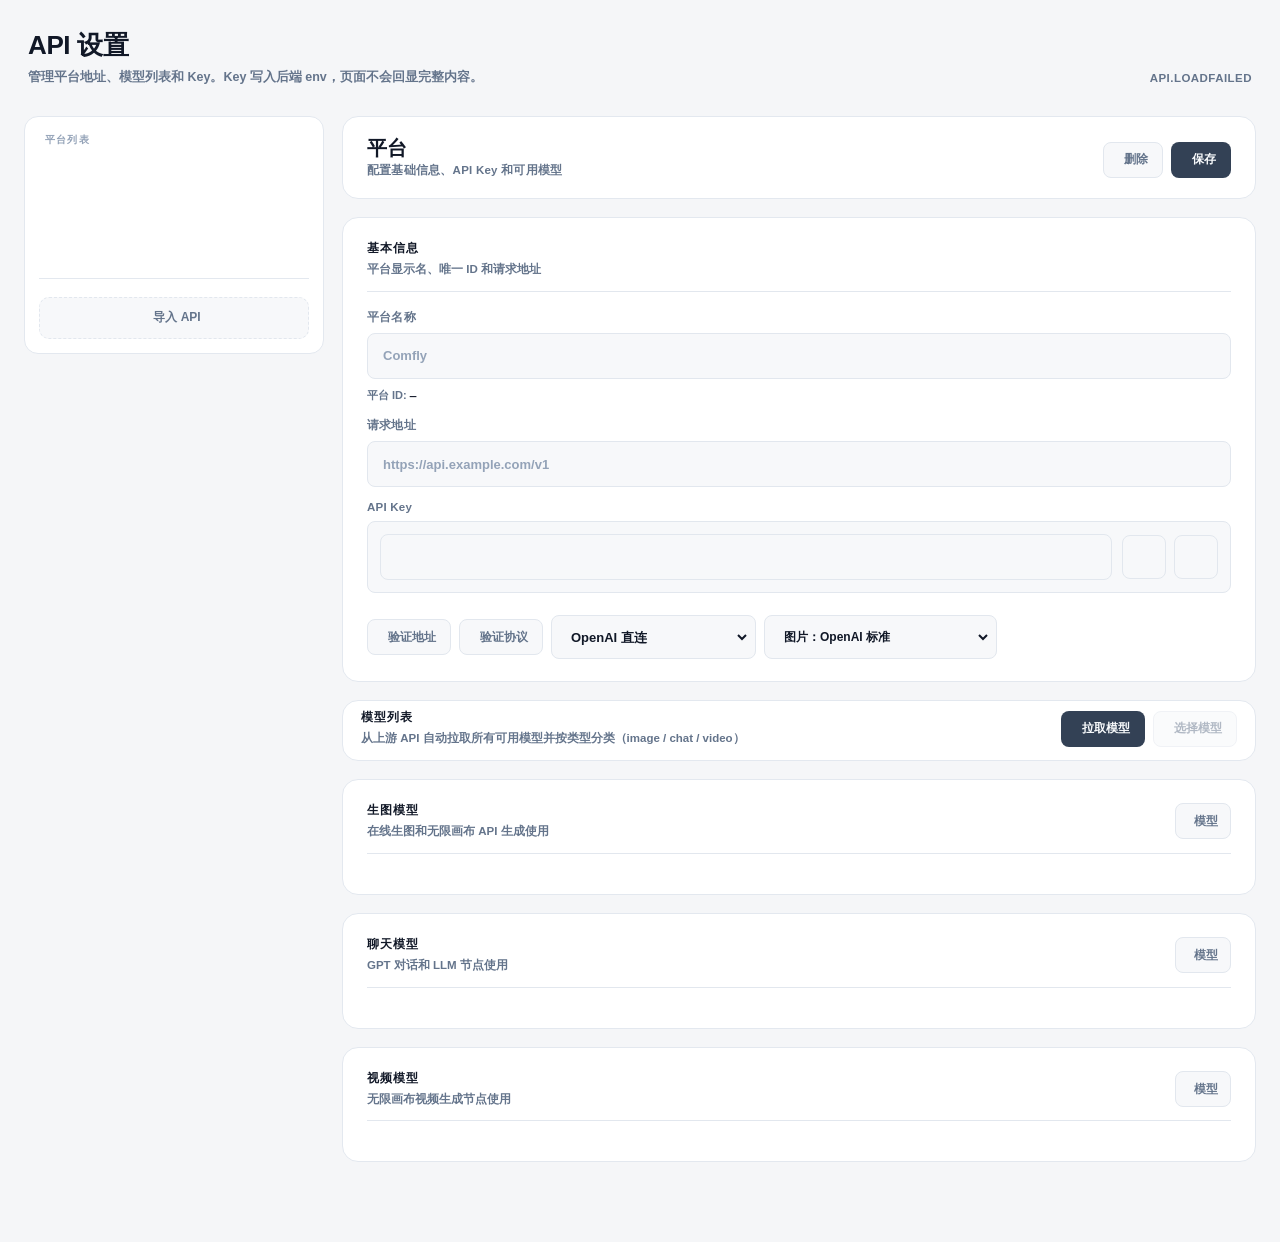
==== commit a81d0514: "feat: simplify customer API settings" ====
--- a/static/api-settings.html
+++ b/static/api-settings.html
@@ -21,9 +21,9 @@
     <script src="/static/js/theme.js?v=2026.08.04.1785292593"></script>
     <script src="/static/js/i18n.js?v=2026.08.04.1785292592"></script>
     <link rel="stylesheet" href="/static/css/theme.css?v=2026.08.04.1785292588">
-    <link rel="stylesheet" href="/static/css/api-settings.css?v=2026.08.28.4">
+    <link rel="stylesheet" href="/static/css/api-settings.css?v=2026.09.11.1">
 </head>
-<body>
+<body class="api-settings-pending">
     <div class="page">
         <div class="wrap">
             <header class="page-head">
@@ -33,6 +33,22 @@
                 </div>
                 <div id="status" class="status"></div>
             </header>
+
+            <main id="simpleSettingsContent" class="simple-settings" hidden>
+                <section class="simple-settings-card">
+                    <div class="simple-settings-kicker">API ACCESS</div>
+                    <h1>连接 API</h1>
+                    <p>请输入 API Key，保存后即可开始使用。</p>
+                    <label class="simple-key-field" for="simpleKeyInput">
+                        <span>API Key</span>
+                        <input id="simpleKeyInput" type="password" autocomplete="off" placeholder="请输入 API Key">
+                    </label>
+                    <div class="simple-settings-actions">
+                        <button id="simpleSaveButton" class="action-btn save-btn" type="button" onclick="saveSimpleApiKey()"><i data-lucide="save" class="w-3.5 h-3.5"></i><span>保存 Key</span></button>
+                        <span id="simpleKeyHint" class="simple-key-hint" aria-live="polite"></span>
+                    </div>
+                </section>
+            </main>
 
             <div class="layout">
                 <aside class="sidebar">
@@ -497,6 +513,6 @@
     </div>
 
     <script src="/static/js/user-data.js"></script>
-    <script src="/static/js/api-settings.js?v=2026.08.28.1"></script>
+    <script src="/static/js/api-settings.js?v=2026.09.11.1"></script>
 </body>
 </html>
--- a/static/css/api-settings.css
+++ b/static/css/api-settings.css
@@ -0,0 +1,6231 @@
+:root { --bg:#f7f8fa; --panel:#fff; --soft:#f1f4f8; --line:#e8ecf2; --line-strong:#dbe1ea; --text:#0f172a; --muted:#64748b; --faint:#94a3b8; --accent:#0f172a; }
+body.studio-theme-dark, html.studio-theme-dark body { --bg:#0e1014; --panel:#1c1e26; --soft:#272a33; --line:#323540; --line-strong:#3f424d; --text:#e8e8ea; --muted:#a4adbf; --faint:#7a8497; --accent:#f5f6f8; }
+* { box-sizing:border-box; }
+html { min-height:100%; overflow-y:auto; overscroll-behavior:auto; }
+body { margin:0; min-height:100vh; overflow-y:auto; background:var(--bg); color:var(--text); font-family:Inter,-apple-system,BlinkMacSystemFont,"Segoe UI",sans-serif; -webkit-font-smoothing:antialiased; -webkit-overflow-scrolling:touch; overscroll-behavior:auto; }
+* { scrollbar-width:thin !important; scrollbar-color:rgba(148,163,184,.72) transparent !important; }
+*::-webkit-scrollbar { width:10px !important; height:10px !important; background:transparent !important; }
+*::-webkit-scrollbar-track { background:transparent !important; }
+*::-webkit-scrollbar-thumb { min-height:36px; background-color:rgba(148,163,184,.72) !important; border:3px solid transparent !important; border-right-width:3px !important; background-clip:padding-box !important; border-radius:999px !important; }
+*::-webkit-scrollbar-thumb:hover { background-color:rgba(100,116,139,.86) !important; }
+*::-webkit-scrollbar-corner { background:transparent !important; }
+button { font-family:inherit; cursor:pointer; border:0; background:transparent; color:inherit; }
+.page { min-height:100vh; padding:40px 32px 80px; }
+.wrap { max-width:1100px; margin:0 auto; }
+.page-head { padding:0 4px 28px; display:flex; justify-content:space-between; align-items:end; gap:24px; flex-wrap:wrap; }
+.page-head .title { font-size:26px; line-height:1.05; font-weight:900; letter-spacing:-.015em; }
+.page-head .sub { margin-top:8px; color:var(--muted); font-size:12.5px; line-height:1.55; font-weight:600; max-width:520px; }
+.page-head .status { color:var(--muted); font-size:11.5px; font-weight:700; letter-spacing:.04em; text-transform:uppercase; min-height:16px; }
+.layout { display:grid; grid-template-columns:260px minmax(0,1fr); gap:36px; align-items:start; }
+/* Sidebar */
+.sidebar { display:flex; flex-direction:column; gap:12px; position:sticky; top:32px; max-height:calc(100vh - 64px); overflow-y:auto; -webkit-overflow-scrolling:touch; padding:16px; background:var(--panel); border:1px solid var(--line); border-radius:16px; }
+.side-section-title { color:var(--faint); font-size:10px; font-weight:900; letter-spacing:.1em; text-transform:uppercase; padding:2px 4px; }
+.provider-list { display:flex; flex-direction:column; gap:4px; padding-bottom:8px; border-bottom:1px solid var(--line); margin-bottom:4px; }
+.provider-card { width:100%; text-align:left; border:1px solid transparent; background:transparent; border-radius:12px; padding:8px 10px; display:flex; align-items:center; gap:10px; color:var(--muted); transition:all .15s ease; min-height:48px; }
+.provider-card:hover { border-color:var(--text); color:var(--text); }
+.provider-card.active { background:var(--soft); color:var(--text); border-color:transparent; }
+.provider-card.active:hover { border-color:var(--text); }
+.provider-card.active .provider-name { color:var(--text); }
+.provider-card.active .provider-meta { color:var(--muted); }
+.provider-mark { width:28px; height:28px; border-radius:8px; display:flex; align-items:center; justify-content:center; flex:0 0 auto; background:var(--soft); color:var(--muted); }
+.provider-card.active .provider-mark { background:var(--panel); color:var(--text); }
+.provider-card.provider-card-banner { padding:8px 10px; justify-content:center; min-height:44px; border-color:var(--line); }
+.provider-card.provider-card-banner:hover { border-color:var(--line-strong); }
+.provider-card.provider-card-banner.active { border-color:var(--line-strong); box-shadow:inset 0 0 0 1px rgba(15,23,42,.025); }
+body.studio-theme-dark .provider-card.provider-card-banner,
+html.studio-theme-dark body .provider-card.provider-card-banner { border-color:var(--line-strong); }
+body.studio-theme-dark .provider-card.provider-card-banner.active,
+html.studio-theme-dark body .provider-card.provider-card-banner.active { box-shadow:inset 0 0 0 1px rgba(255,255,255,.035); }
+.provider-card-banner img { height:22px; width:auto; max-width:100%; object-fit:contain; display:block; }
+.provider-card-banner .runninghub-icon { height:18px; max-width:132px; }
+.provider-card-banner .volcengine-icon { height:22px; max-width:132px; }
+.provider-card-banner .ms-icon-dark { display:none; }
+body.studio-theme-dark .provider-card-banner .ms-icon-light,
+html.studio-theme-dark body .provider-card-banner .ms-icon-light { display:none; }
+body.studio-theme-dark .provider-card-banner .ms-icon-dark,
+html.studio-theme-dark body .provider-card-banner .ms-icon-dark { display:block; }
+.provider-name { min-width:0; font-size:12.5px; font-weight:800; overflow:hidden; text-overflow:ellipsis; white-space:nowrap; }
+.provider-meta { margin-top:1px; color:var(--faint); font-size:10px; font-weight:700; overflow:hidden; text-overflow:ellipsis; white-space:nowrap; }
+.add-btn { width:100%; height:40px; border:1px dashed var(--line-strong); border-radius:12px; color:var(--muted); display:inline-flex; align-items:center; justify-content:center; gap:6px; font-size:12px; font-weight:800; transition:all .15s ease; }
+.add-btn:hover { color:var(--text); border-color:var(--faint); background:var(--soft); }
+.api-link-btn { width:100%; height:40px; border:1px solid var(--line); border-radius:12px; background:var(--soft); color:var(--text); display:inline-flex; align-items:center; justify-content:center; gap:6px; font-size:12px; font-weight:850; text-decoration:none; transition:all .15s ease; }
+.api-link-btn:hover { border-color:var(--text); background:var(--text); color:var(--bg); transform:translateY(-1px); box-shadow:0 8px 18px rgba(15,23,42,.12); }
+body.studio-theme-dark .api-link-btn,
+html.studio-theme-dark body .api-link-btn { background:#f5f6f8; border-color:#f5f6f8; color:#0e1014; box-shadow:0 8px 18px rgba(0,0,0,.24); }
+body.studio-theme-dark .api-link-btn:hover,
+html.studio-theme-dark body .api-link-btn:hover { background:#ffffff; border-color:#ffffff; color:#05070b; }
+.cli-quick-group { display:flex; flex-direction:column; gap:8px; padding-top:4px; }
+.cli-quick-list { display:grid; grid-template-columns:1fr; gap:6px; }
+.cli-quick-btn { width:100%; min-height:34px; border:1px solid var(--line); border-radius:10px; background:var(--panel); color:var(--muted); display:inline-flex; align-items:center; justify-content:flex-start; gap:8px; padding:0 10px; font-size:11.5px; font-weight:850; transition:all .15s ease; }
+.cli-quick-btn:hover { border-color:var(--line-strong); background:var(--soft); color:var(--text); }
+.cli-quick-btn i,
+.cli-quick-btn svg { flex:0 0 auto; color:currentColor; }
+.cli-quick-note {
+    margin:-2px 2px 4px 2px;
+    padding:5px 7px;
+    border:1px solid var(--line);
+    border-radius:8px;
+    background:var(--soft);
+    color:var(--muted);
+    font-size:9.5px;
+    line-height:1.45;
+    font-weight:650;
+}
+.recommend-api-body { display:grid; grid-template-columns:repeat(2, minmax(0, 1fr)); gap:14px; padding:18px 20px 6px; }
+/* 推荐分组（稳定/便宜）：组容器占满整行，组内卡片继续两列 */
+.recommend-group { grid-column:1 / -1; display:grid; grid-template-columns:repeat(2, minmax(0, 1fr)); gap:14px; }
+.recommend-group-head { grid-column:1 / -1; display:inline-flex; align-items:center; gap:6px; margin:4px 0 -4px; font-size:12px; font-weight:900; letter-spacing:.08em; }
+.recommend-group-head i, .recommend-group-head svg { width:14px; height:14px; }
+.recommend-group-stable { color:#0e9f6e; }
+.recommend-group-cheap { color:#d97706; }
+.recommend-group-allround { color:#2563eb; }
+.recommend-group-value { color:#d97706; }
+.recommend-group-free { color:#0e9f6e; }
+.recommend-seedance-private-note { margin-top:8px; display:flex; align-items:center; gap:9px; border-color:var(--line) !important; background:var(--soft) !important; color:var(--muted) !important; font-weight:850 !important; }
+.recommend-seedance-private-icon { width:28px; height:28px; border-radius:9px; display:inline-flex; align-items:center; justify-content:center; flex:0 0 auto; background:var(--panel); color:var(--text); border:1px solid var(--line); }
+.recommend-seedance-private-icon svg { stroke:currentColor; }
+.recommend-seedance-private-text { min-width:0; flex:1; line-height:1.45; }
+.recommend-seedance-private-link { height:30px; padding:0 10px; border-radius:8px; border:1px solid var(--line-strong); display:inline-flex; align-items:center; justify-content:center; gap:5px; flex:0 0 auto; background:var(--panel); color:var(--text) !important; text-decoration:none; font-size:11.5px; font-weight:950; }
+.recommend-seedance-private-link svg { stroke:currentColor; }
+.recommend-seedance-private-link:hover { border-color:var(--text); transform:translateY(-1px); }
+body.studio-theme-dark .recommend-group-stable,
+html.studio-theme-dark body .recommend-group-stable { color:#6ee7b7; }
+body.studio-theme-dark .recommend-group-cheap,
+html.studio-theme-dark body .recommend-group-cheap { color:#fbbf24; }
+body.studio-theme-dark .recommend-group-allround,
+html.studio-theme-dark body .recommend-group-allround { color:#93c5fd; }
+body.studio-theme-dark .recommend-group-value,
+html.studio-theme-dark body .recommend-group-value { color:#fbbf24; }
+body.studio-theme-dark .recommend-group-free,
+html.studio-theme-dark body .recommend-group-free { color:#6ee7b7; }
+body.studio-theme-dark .recommend-seedance-private-note,
+html.studio-theme-dark body .recommend-seedance-private-note { border-color:var(--line-strong) !important; background:rgba(255,255,255,.035) !important; color:var(--muted) !important; }
+body.studio-theme-dark .recommend-seedance-private-icon,
+html.studio-theme-dark body .recommend-seedance-private-icon { background:var(--panel); color:var(--text); border-color:var(--line-strong); }
+body.studio-theme-dark .recommend-seedance-private-icon svg,
+html.studio-theme-dark body .recommend-seedance-private-icon svg { stroke:currentColor; }
+.recommend-card { min-width:0; border:1px solid var(--line); border-radius:16px; background:var(--panel); padding:16px; display:flex; flex-direction:column; gap:12px; box-shadow:0 10px 24px rgba(15,23,42,.06); }
+.recommend-card:hover { border-color:var(--line-strong); box-shadow:0 14px 30px rgba(15,23,42,.1); }
+.recommend-name { display:flex; align-items:center; justify-content:space-between; gap:10px; color:var(--text); font-size:16px; font-weight:950; letter-spacing:.02em; }
+.recommend-badge { height:22px; padding:0 8px; border-radius:999px; background:var(--soft); color:var(--muted); border:1px solid var(--line); display:inline-flex; align-items:center; font-size:10px; font-weight:850; white-space:nowrap; }
+/* 「推荐API」按钮图标小跳动动画 */
+.api-link-btn i, .api-link-btn svg { animation:apiLinkBounce 1.4s ease-in-out infinite; transform-origin:center bottom; }
+.api-link-btn:hover i, .api-link-btn:hover svg { animation-play-state:paused; }
+@keyframes apiLinkBounce { 0%,100% { transform:translateY(0); } 30% { transform:translateY(-3px); } 55% { transform:translateY(0); } 70% { transform:translateY(-1.5px); } }
+.recommend-tags { display:flex; flex-wrap:wrap; align-items:center; gap:6px; }
+.recommend-tag { height:24px; padding:0 8px; border-radius:8px; background:var(--soft); color:var(--text); border:1px solid var(--line); display:inline-flex; align-items:center; gap:4px; font-size:10.5px; font-weight:850; line-height:1; white-space:nowrap; }
+/* 「签到送积分」胶囊：紫色边框 + 紫色文字，无动画，效果克制 */
+.recommend-tag.recommend-perk-tag { padding:0 10px !important; background:transparent !important; border:1px solid #8a3cff !important; color:#8a3cff !important; }
+.recommend-tag.recommend-perk-tag > span { color:#8a3cff !important; }
+.recommend-tag.recommend-perk-tag i, .recommend-tag.recommend-perk-tag svg { color:#8a3cff !important; stroke:#8a3cff !important; }
+.recommend-tag.recommend-seedance-tag { padding:0 10px !important; background:#fff7ed !important; border-color:#fb923c !important; color:#c2410c !important; box-shadow:0 0 0 1px rgba(251,146,60,.16), 0 6px 16px rgba(251,146,60,.16) !important; }
+.recommend-tag.recommend-seedance-tag > span,
+.recommend-tag.recommend-seedance-tag i,
+.recommend-tag.recommend-seedance-tag svg { color:#c2410c !important; stroke:#c2410c !important; }
+body.studio-theme-dark .recommend-tag.recommend-perk-tag,
+html.studio-theme-dark body .recommend-tag.recommend-perk-tag { border-color:#b98cff !important; color:#b98cff !important; }
+body.studio-theme-dark .recommend-tag.recommend-perk-tag > span,
+html.studio-theme-dark body .recommend-tag.recommend-perk-tag > span { color:#b98cff !important; }
+body.studio-theme-dark .recommend-tag.recommend-perk-tag i,
+body.studio-theme-dark .recommend-tag.recommend-perk-tag svg,
+html.studio-theme-dark body .recommend-tag.recommend-perk-tag i,
+html.studio-theme-dark body .recommend-tag.recommend-perk-tag svg { color:#b98cff !important; stroke:#b98cff !important; }
+body.studio-theme-dark .recommend-tag.recommend-seedance-tag,
+html.studio-theme-dark body .recommend-tag.recommend-seedance-tag { background:rgba(251,146,60,.18) !important; border-color:#fdba74 !important; color:#fed7aa !important; box-shadow:0 0 0 1px rgba(253,186,116,.14), 0 8px 18px rgba(0,0,0,.2) !important; }
+body.studio-theme-dark .recommend-tag.recommend-seedance-tag > span,
+body.studio-theme-dark .recommend-tag.recommend-seedance-tag i,
+body.studio-theme-dark .recommend-tag.recommend-seedance-tag svg,
+html.studio-theme-dark body .recommend-tag.recommend-seedance-tag > span,
+html.studio-theme-dark body .recommend-tag.recommend-seedance-tag i,
+html.studio-theme-dark body .recommend-tag.recommend-seedance-tag svg { color:#fed7aa !important; stroke:#fed7aa !important; }
+.recommend-actions { display:grid; grid-template-columns:1fr 1fr; gap:8px; margin-top:auto; padding-top:10px; }
+.recommend-actions a,.recommend-actions button { min-width:0; height:34px; border-radius:10px; display:inline-flex; align-items:center; justify-content:center; gap:6px; text-decoration:none; font-size:11.5px; font-weight:900; border:1px solid var(--line); transition:all .15s ease; }
+.recommend-register { background:var(--text); color:var(--bg); border-color:var(--text) !important; }
+.recommend-register:hover { transform:translateY(-1px); box-shadow:0 8px 18px rgba(15,23,42,.18); }
+.recommend-fill { background:var(--soft); color:var(--text); }
+.recommend-fill:hover { border-color:var(--text); }
+.recommend-note { margin:8px 20px 18px; padding:10px 12px; border-radius:12px; background:var(--soft); color:var(--muted); border:1px solid var(--line); font-size:11px; line-height:1.55; font-weight:750; }
+@media (max-width:720px) { .recommend-api-body { grid-template-columns:1fr; } }
+/* Content */
+.content { display:flex; flex-direction:column; gap:20px; min-width:0; }
+.content-head { display:flex; align-items:end; justify-content:space-between; gap:16px; flex-wrap:wrap; padding:20px 24px; background:var(--panel); border:1px solid var(--line); border-radius:16px; }
+.content-head .editor-title { font-size:22px; line-height:1.1; font-weight:900; letter-spacing:-.01em; }
+.content-head .editor-sub { margin-top:4px; color:var(--muted); font-size:11.5px; font-weight:700; letter-spacing:.02em; }
+.content-actions { display:flex; gap:8px; align-items:center; }
+.block { display:flex; flex-direction:column; gap:14px; padding:22px 24px; background:var(--panel); border:1px solid var(--line); border-radius:16px; }
+.block-head { display:flex; align-items:center; justify-content:space-between; gap:12px; flex-wrap:wrap; padding-bottom:14px; border-bottom:1px solid var(--line); margin-bottom:2px; }
+.block-head > div { min-width:0; flex:1 1 280px; }
+.block-title { font-size:12px; font-weight:900; letter-spacing:.08em; text-transform:uppercase; color:var(--text); }
+.block-desc { color:var(--muted); font-size:11.5px; line-height:1.55; font-weight:600; margin-top:4px; max-width:480px; }
+.form { display:grid; grid-template-columns:1fr 1fr; gap:14px; }
+.field { display:flex; flex-direction:column; gap:7px; min-width:0; }
+.field.full { grid-column:1/-1; }
+.label { color:var(--muted); font-size:11px; font-weight:800; letter-spacing:.02em; }
+/* 输入框：外层 frame 提供边框 + padding，内部 input 透明无边框，让文字跟边框有视觉距离 */
+.field-frame { display:flex; align-items:center; padding:4px; border:1px solid var(--line); border-radius:11px; background:var(--panel); transition:border-color .15s ease; }
+.field-frame:focus-within { border-color:var(--text); }
+.field-frame.is-disabled { background:var(--soft); border-color:var(--line); cursor:not-allowed; }
+.field-frame input { width:100%; height:34px; padding:0 10px; border:0; background:transparent; color:var(--text); outline:none; font-size:13px; font-weight:650; }
+.field-frame input:disabled { color:var(--muted); cursor:not-allowed; }
+/* 暗色下让输入框/模型行底色比卡片更浅一档，形成层次 */
+body.studio-theme-dark .field-frame { background:var(--soft); border-color:var(--line-strong); }
+body.studio-theme-dark .field-frame:focus-within { border-color:#f5f6f8; }
+.hint { color:var(--faint); font-size:11px; line-height:1.5; font-weight:600; }
+/* Key row */
+.key-row { display:grid; grid-template-columns:minmax(0,1fr) auto auto; gap:8px; align-items:center; }
+.key-row .field-frame { width:100%; }
+.key-panel { padding:12px; border:1px solid var(--line); border-radius:14px; background:var(--soft); }
+.key-input-line { display:grid; grid-template-columns:minmax(0,1fr) auto; gap:10px; align-items:center; }
+.key-input-line .field-frame { width:100%; background:var(--panel); }
+.key-actions { display:flex; gap:8px; align-items:center; }
+.verify-action-row { grid-column:1/-1; display:flex; align-items:center; gap:8px; flex-wrap:wrap; }
+.provider-protocol-hint { grid-column:1/-1; padding:12px 14px; border:1px solid #f6d7a7; border-radius:12px; background:#fff8ea; color:#92400e; }
+.provider-protocol-hint-title { font-size:11px; font-weight:900; letter-spacing:.04em; text-transform:uppercase; }
+.provider-protocol-hint-body { margin-top:4px; font-size:11.5px; line-height:1.6; font-weight:700; }
+.provider-protocol-hint code { padding:1px 6px; border-radius:6px; border:1px solid rgba(146,64,14,.14); background:rgba(255,255,255,.72); color:#7c2d12; font-family:ui-monospace,SFMono-Regular,Menlo,monospace; font-size:10.5px; }
+body.studio-theme-dark .provider-protocol-hint,
+html.studio-theme-dark body .provider-protocol-hint { background:rgba(146,64,14,.14); border-color:rgba(251,191,36,.24); color:#fdba74; }
+body.studio-theme-dark .provider-protocol-hint code,
+html.studio-theme-dark body .provider-protocol-hint code { background:rgba(15,23,42,.28); border-color:rgba(251,191,36,.18); color:#fde68a; }
+.advanced-endpoints { grid-column:1/-1; display:none; padding:12px; border:1px solid var(--line); border-radius:12px; background:var(--soft); }
+.advanced-endpoints.open { display:block; }
+.endpoint-grid { display:grid; grid-template-columns:1fr 1fr; gap:10px; }
+.endpoint-grid .field-frame { background:var(--panel); }
+.endpoint-help { margin-bottom:10px; color:var(--muted); font-size:11px; line-height:1.55; font-weight:650; }
+.endpoint-help code { padding:1px 6px; border-radius:6px; border:1px solid var(--line); background:var(--panel); color:var(--text); font-family:ui-monospace,SFMono-Regular,Menlo,monospace; font-size:10.5px; }
+body.studio-theme-dark .endpoint-grid .field-frame { background:var(--panel); }
+.key-btn { width:44px; height:44px; border-radius:11px; display:flex; align-items:center; justify-content:center; border:1px solid var(--line); background:var(--panel); color:var(--muted); transition:all .15s ease; }
+.key-btn:hover { color:var(--text); border-color:var(--text); }
+body.studio-theme-dark .key-btn { background:var(--soft); border-color:var(--line-strong); }
+body.studio-theme-dark .key-btn:hover { background:#323540; border-color:#f5f6f8; }
+.key-btn.key-clear:hover { color:#dc2626; border-color:#fca5a5; background:#fff5f5; }
+body.studio-theme-dark .key-btn.key-clear:hover { background:rgba(127,29,29,.18); border-color:rgba(248,113,113,.3); color:#fca5a5; }
+/* Models */
+.block.models-toolbar { display:flex; flex-direction:row; align-items:center; justify-content:space-between; gap:12px; padding:8px 18px 12px; }
+.models-toolbar > div:first-child { min-width:0; flex:1 1 320px; }
+.models-toolbar-actions { display:flex; gap:8px; align-items:center; justify-content:flex-end; flex:0 0 auto; }
+.model-grid { display:grid; grid-template-columns:1fr; gap:20px; }
+.model-list { display:flex; flex-direction:column; gap:6px; }
+.model-row { display:grid; grid-template-columns:minmax(0,1fr) 36px; align-items:center; gap:6px; padding:4px; border:1px solid var(--line); border-radius:11px; background:var(--panel); }
+.model-row.has-protocol { grid-template-columns:minmax(0,1fr) auto 36px; }
+body.studio-theme-dark .model-row { background:var(--soft); border-color:var(--line-strong); }
+.model-row input { height:34px; padding:0 10px; border:0; background:transparent; font-size:12.5px; }
+.model-id-field { min-width:0; display:flex; flex-direction:column; gap:2px; }
+.model-id-field input { width:100%; font-family:ui-monospace,SFMono-Regular,Menlo,monospace; }
+.model-display-name { padding:5px 10px 0; color:var(--text); font-size:12px; line-height:1.25; font-weight:900; overflow:hidden; text-overflow:ellipsis; white-space:nowrap; }
+.model-protocol-select { height:30px; padding:0 8px; border:1px solid var(--line); border-radius:8px; background:var(--soft); color:var(--text); font-size:11.5px; font-weight:700; outline:none; cursor:pointer; min-width:74px; }
+body.studio-theme-dark .model-protocol-select { background:var(--panel); border-color:var(--line-strong); }
+.ms-lora-block { display:none; }
+body.show-ms .ms-lora-block { display:flex; }
+.lora-list { display:flex; flex-direction:column; gap:8px; }
+.lora-row { display:grid; grid-template-columns:minmax(0,1.05fr) minmax(0,1.1fr) 86px 36px; gap:8px; align-items:end; padding:10px; border:1px solid var(--line); border-radius:12px; background:var(--panel); }
+body.studio-theme-dark .lora-row { background:var(--soft); border-color:var(--line-strong); }
+.lora-field { display:flex; flex-direction:column; gap:5px; min-width:0; }
+.lora-field span { color:var(--faint); font-size:10px; font-weight:900; letter-spacing:.06em; text-transform:uppercase; }
+.lora-field input,.lora-field select { width:100%; height:34px; padding:0 9px; border:1px solid var(--line); border-radius:9px; background:var(--soft); color:var(--text); outline:none; font-size:12px; font-weight:700; min-width:0; }
+body.studio-theme-dark .lora-field input, body.studio-theme-dark .lora-field select { background:var(--panel); border-color:var(--line-strong); }
+.lora-empty { padding:18px; border:1px dashed var(--line); border-radius:11px; color:var(--faint); text-align:center; font-size:11.5px; font-weight:700; }
+.icon-btn { width:36px; height:36px; border-radius:9px; display:flex; align-items:center; justify-content:center; color:var(--faint); transition:all .15s ease; }
+.icon-btn:hover { color:#dc2626; background:#fff5f5; }
+body.studio-theme-dark .icon-btn:hover { background:rgba(127,29,29,.18); color:#fca5a5; }
+.ghost-btn { height:32px; padding:0 12px; border-radius:9px; border:1px solid var(--line); color:var(--muted); display:inline-flex; align-items:center; justify-content:center; gap:6px; font-size:11.5px; font-weight:750; transition:all .15s ease; }
+.ghost-btn:hover { color:var(--text); border-color:var(--text); }
+/* 顶部操作栏统一按钮 */
+.action-btn { height:36px; padding:0 14px; border-radius:10px; display:inline-flex; align-items:center; justify-content:center; gap:6px; font-size:12px; font-weight:800; transition:all .15s ease; border:1px solid var(--line); background:var(--panel); color:var(--muted); }
+.action-btn:hover { color:var(--text); border-color:var(--text); }
+.action-btn.primary-btn { color:var(--text); border-color:var(--line-strong); background:var(--soft); }
+.action-btn.primary-btn:hover { background:var(--text); color:var(--bg); border-color:var(--text); }
+.action-btn.danger-btn { color:#dc2626; border-color:#fecaca; background:transparent; }
+.action-btn.danger-btn:hover { background:#fff5f5; color:#dc2626; border-color:#fca5a5; }
+body.studio-theme-dark .action-btn.danger-btn,
+html.studio-theme-dark body .action-btn.danger-btn { color:#fecaca; border-color:rgba(248,113,113,.55); background:rgba(127,29,29,.28); }
+body.studio-theme-dark .action-btn.danger-btn:hover,
+html.studio-theme-dark body .action-btn.danger-btn:hover { background:#7f1d1d; color:#fff; border-color:#f87171; box-shadow:0 8px 18px rgba(127,29,29,.28); }
+.action-btn.save-btn { background:var(--accent); color:var(--bg); border-color:var(--accent); }
+.action-btn.save-btn:hover { transform:translateY(-1px); box-shadow:0 6px 16px rgba(15,23,42,.15); background:var(--accent); color:var(--bg); border-color:var(--accent); }
+.action-btn.save-btn.is-saved { background:#16a34a; color:#fff; border-color:#16a34a; box-shadow:0 8px 18px rgba(22,163,74,.22); }
+body.studio-theme-dark .action-btn.save-btn,
+html.studio-theme-dark body .action-btn.save-btn { background:#f5f6f8; color:#0e1014; border-color:#f5f6f8; box-shadow:0 8px 18px rgba(0,0,0,.22); }
+body.studio-theme-dark .action-btn.save-btn:hover,
+html.studio-theme-dark body .action-btn.save-btn:hover { background:#ffffff; color:#05070b; border-color:#ffffff; box-shadow:0 10px 22px rgba(0,0,0,.3); }
+body.studio-theme-dark .api-page-save-btn,
+html.studio-theme-dark body .api-page-save-btn,
+body.theme-dark .api-page-save-btn {
+    background:#f8fafc !important;
+    color:#020617 !important;
+    border-color:#ffffff !important;
+    box-shadow:0 8px 20px rgba(0,0,0,.32), inset 0 0 0 1px rgba(15,23,42,.08) !important;
+}
+body.studio-theme-dark .api-page-save-btn:hover,
+html.studio-theme-dark body .api-page-save-btn:hover,
+body.theme-dark .api-page-save-btn:hover {
+    background:#ffffff !important;
+    color:#020617 !important;
+    border-color:#ffffff !important;
+    transform:translateY(-1px);
+    box-shadow:0 12px 26px rgba(0,0,0,.4), inset 0 0 0 1px rgba(15,23,42,.08) !important;
+}
+body.studio-theme-dark .api-page-delete-btn,
+html.studio-theme-dark body .api-page-delete-btn,
+body.theme-dark .api-page-delete-btn {
+    background:transparent !important;
+    color:#b91c1c !important;
+    border-color:#b91c1c !important;
+    box-shadow:none !important;
+}
+body.studio-theme-dark .api-page-delete-btn:hover,
+html.studio-theme-dark body .api-page-delete-btn:hover,
+body.theme-dark .api-page-delete-btn:hover {
+    background:#7f1d1d !important;
+    color:#ffffff !important;
+    border-color:#b91c1c !important;
+    transform:translateY(-1px);
+    box-shadow:0 10px 22px rgba(127,29,29,.3) !important;
+}
+/* MS 使用提示（按 provider 显示） */
+/* 模型选择器浮层 */
+.picker-overlay { display:none; position:fixed; inset:0; background:rgba(15,23,42,.45); z-index:99; align-items:center; justify-content:center; padding:32px; }
+body.studio-theme-dark .picker-overlay { background:rgba(0,0,0,.62); }
+.picker-modal { width:100%; max-width:780px; max-height:90vh; background:var(--panel); border:1px solid var(--line-strong); border-radius:18px; display:flex; flex-direction:column; overflow:hidden; box-shadow:0 28px 64px rgba(15,23,42,.25); }
+.picker-head { display:flex; align-items:center; justify-content:space-between; gap:12px; padding:16px 20px; border-bottom:1px solid var(--line); }
+.picker-title { font-size:15px; font-weight:900; color:var(--text); }
+.picker-count { font-size:11px; color:var(--muted); font-weight:700; margin-top:2px; }
+.picker-close { width:30px; height:30px; border-radius:8px; display:flex; align-items:center; justify-content:center; color:var(--muted); cursor:pointer; transition:all .15s ease; }
+.picker-close:hover { background:var(--soft); color:var(--text); }
+.picker-toolbar { display:flex; align-items:center; gap:10px; padding:12px 20px; border-bottom:1px solid var(--line); flex-wrap:wrap; }
+.picker-search { flex:1; min-width:160px; height:34px; padding:0 12px; border:1px solid var(--line); border-radius:9px; background:var(--soft); color:var(--text); outline:none; font-size:12.5px; }
+.picker-search:focus { border-color:var(--text); background:var(--panel); }
+.picker-cat-tabs { display:flex; gap:4px; background:var(--soft); padding:3px; border-radius:9px; border:1px solid var(--line); }
+.picker-cat-tab { height:28px; padding:0 10px; border-radius:6px; display:inline-flex; align-items:center; gap:5px; color:var(--muted); font-size:11px; font-weight:800; cursor:pointer; }
+.picker-cat-tab:hover { color:var(--text); }
+.picker-cat-tab.active { background:var(--panel); color:var(--text); box-shadow:0 1px 2px rgba(15,23,42,.06); }
+.picker-cat-tab .cat-count { font-size:10px; padding:1px 5px; border-radius:5px; background:var(--line); color:var(--muted); font-weight:800; }
+.picker-cat-tab.active .cat-count { background:var(--soft); color:var(--text); }
+.picker-body { flex:1; overflow:auto; -webkit-overflow-scrolling:touch; padding:8px 12px 12px; }
+.picker-row { display:flex; align-items:center; gap:12px; padding:11px 12px; border-bottom:1px solid var(--line); cursor:pointer; transition:background .12s ease; }
+.picker-row:hover { background:var(--soft); }
+.picker-row.has-sel { background:rgba(15,23,42,.04); }
+body.studio-theme-dark .picker-row.has-sel { background:rgba(255,255,255,.04); }
+.picker-checkbox { width:18px; height:18px; border:1.5px solid var(--line-strong); border-radius:5px; display:flex; align-items:center; justify-content:center; background:var(--panel); flex:0 0 auto; color:var(--bg); transition:all .15s ease; }
+.picker-row:hover .picker-checkbox { border-color:var(--text); }
+.picker-checkbox.checked { background:var(--text); border-color:var(--text); }
+body.studio-theme-dark .picker-checkbox.checked { background:#f5f6f8; border-color:#f5f6f8; color:#0e1014; }
+.picker-checkbox svg { width:12px; height:12px; opacity:0; }
+.picker-checkbox.checked svg { opacity:1; }
+.picker-model-badge { width:30px; height:24px; border-radius:7px; display:flex; align-items:center; justify-content:center; flex:0 0 auto; background:var(--soft); border:1px solid var(--line); color:var(--text); font-size:10px; line-height:1; font-weight:950; letter-spacing:0; }
+body.studio-theme-dark .picker-model-badge { background:var(--panel); border-color:var(--line-strong); }
+.picker-model-name { min-width:0; flex:1; color:var(--text); overflow:hidden; }
+.picker-model-label { font-size:13px; line-height:1.25; font-weight:850; overflow:hidden; text-overflow:ellipsis; white-space:nowrap; }
+.picker-model-id { margin-top:2px; color:var(--faint); font-size:10.5px; line-height:1.25; font-weight:700; overflow:hidden; text-overflow:ellipsis; white-space:nowrap; font-family:ui-monospace,SFMono-Regular,Menlo,monospace; }
+.picker-row.has-sel .picker-model-name { font-weight:850; }
+/* 当前模型在其他类别中也被选中时，右侧显示提示标签 */
+.picker-other-cats { display:flex; gap:4px; flex:0 0 auto; }
+.picker-other-tag { font-size:9.5px; font-weight:800; padding:2px 6px; border-radius:5px; letter-spacing:.04em; }
+.picker-other-tag.cat-image { background:rgba(16,185,129,.14); color:#047857; }
+.picker-other-tag.cat-chat { background:rgba(59,130,246,.14); color:#1d4ed8; }
+.picker-other-tag.cat-video { background:rgba(245,158,11,.14); color:#b45309; }
+body.studio-theme-dark .picker-other-tag.cat-image { background:rgba(16,185,129,.2); color:#34d399; }
+body.studio-theme-dark .picker-other-tag.cat-chat { background:rgba(96,165,250,.2); color:#60a5fa; }
+body.studio-theme-dark .picker-other-tag.cat-video { background:rgba(251,191,36,.2); color:#fbbf24; }
+/* 底部汇总条 */
+.picker-summary { display:flex; align-items:center; gap:10px; padding:11px 20px; background:#eef2f7; border-top:1px solid #d7dee9; font-size:11.5px; font-weight:800; color:#334155; flex-wrap:wrap; }
+.picker-summary-title { font-weight:900; color:#0f172a; }
+.picker-sum-chip { display:inline-flex; align-items:center; gap:5px; padding:5px 12px; border-radius:8px; font-weight:900; font-size:11.5px; color:#fff; background:#1f2937; box-shadow:inset 0 0 0 1px rgba(255,255,255,.18), 0 1px 2px rgba(15,23,42,.14); }
+body.studio-theme-dark .picker-summary,
+html.studio-theme-dark body .picker-summary { background:#141a25; border-top-color:#2b3444; color:#cbd5e1; }
+body.studio-theme-dark .picker-summary-title,
+html.studio-theme-dark body .picker-summary-title { color:#f8fafc; }
+body.studio-theme-dark .picker-sum-chip,
+html.studio-theme-dark body .picker-sum-chip { background:#e2e8f0; color:#0f172a; box-shadow:inset 0 0 0 1px rgba(15,23,42,.12), 0 1px 2px rgba(0,0,0,.28); }
+.picker-sum-chip-empty { background:#1f2937 !important; color:#fff !important; box-shadow:inset 0 0 0 1px rgba(255,255,255,.18), 0 1px 2px rgba(15,23,42,.14); }
+body.studio-theme-dark .picker-sum-chip-empty,
+html.studio-theme-dark body .picker-sum-chip-empty { background:#e2e8f0 !important; color:#0f172a !important; box-shadow:inset 0 0 0 1px rgba(15,23,42,.12), 0 1px 2px rgba(0,0,0,.28); }
+.picker-foot { display:flex; align-items:center; justify-content:flex-end; gap:8px; padding:12px 20px; border-top:1px solid var(--line); }
+.ms-hint { display:none; margin-top:8px; color:var(--muted); font-size:11.5px; line-height:1.65; font-weight:600; }
+body.show-ms .ms-hint { display:block; }
+.runninghub-hint { display:none; margin-top:8px; color:var(--muted); font-size:11.5px; line-height:1.65; font-weight:600; }
+body.show-runninghub .runninghub-hint { display:block; }
+.runninghub-hint a { color:var(--text); font-weight:800; text-decoration:underline; text-underline-offset:3px; }
+.apimart-hint { display:none; margin-top:8px; color:var(--muted); font-size:11.5px; line-height:1.65; font-weight:600; }
+body.show-apimart-domestic-hint .apimart-hint { display:block; }
+.volcengine-hint { display:none; margin-top:8px; color:var(--muted); font-size:11.5px; line-height:1.65; font-weight:600; }
+body.show-volcengine-standalone .volcengine-hint { display:block; }
+.rh-key-stack { display:none; grid-template-columns:repeat(2,minmax(0,1fr)); gap:12px; }
+body.show-runninghub .rh-key-stack { display:grid; }
+.volcengine-key-stack { display:none; grid-template-columns:repeat(2,minmax(0,1fr)); gap:12px; }
+body.show-volcengine-standalone .volcengine-key-stack:not([hidden]) { display:grid; }
+.volcengine-key-stack .rh-key-item:first-child,
+.volcengine-key-stack .volcengine-project-card { grid-column:1/-1; }
+.volcengine-project-grid { display:grid; grid-template-columns:repeat(2,minmax(0,1fr)); gap:10px; }
+.rh-key-item { display:flex; flex-direction:column; gap:12px; padding:14px; border:1px solid var(--line); border-radius:14px; background:var(--soft); min-width:0; }
+body.studio-theme-dark .rh-key-item { border-color:var(--line-strong); background:rgba(255,255,255,.035); }
+.rh-key-head { display:grid; grid-template-columns:minmax(0,1fr) auto; align-items:start; gap:14px; }
+.rh-key-head > div:first-child { min-width:0; }
+.rh-key-title { color:var(--text); font-size:13px; line-height:1.2; font-weight:950; }
+.rh-key-desc { margin-top:4px; color:var(--muted); font-size:11px; line-height:1.45; font-weight:650; }
+.rh-key-links { display:flex; align-items:center; justify-content:flex-end; gap:7px; flex-wrap:wrap; color:var(--faint); font-size:11px; line-height:1.5; font-weight:800; }
+.rh-key-links a { height:30px; padding:0 11px; border:1px solid var(--line-strong); border-radius:9px; background:var(--panel); color:var(--text); display:inline-flex; align-items:center; gap:5px; font-size:11.5px; font-weight:900; text-decoration:none; box-shadow:0 2px 6px rgba(15,23,42,.06); transition:all .15s ease; }
+.rh-key-links a:hover { border-color:var(--text); transform:translateY(-1px); box-shadow:0 8px 18px rgba(15,23,42,.12); }
+.rh-key-links a svg { flex:0 0 auto; }
+body.show-runninghub .api-standard-key-row,
+body.show-runninghub .api-key-label,
+body.show-runninghub #keyHint { display:none !important; }
+body.show-jimeng .api-base-url-field,
+body.show-jimeng .api-key-field,
+body.show-codex .api-base-url-field,
+body.show-codex .api-key-field,
+body.show-gemini-cli .api-base-url-field,
+body.show-gemini-cli .api-key-field { display:none !important; }
+.jimeng-cli-panel { grid-column:1/-1; display:none; flex-direction:column; gap:12px; margin-top:2px; padding:14px; border:1px solid var(--line); border-radius:14px; background:var(--soft); }
+body.show-jimeng .jimeng-cli-panel:not([hidden]) { display:flex; }
+body.show-codex .jimeng-cli-panel:not([hidden]) { display:flex; }
+body.show-gemini-cli .jimeng-cli-panel:not([hidden]) { display:flex; }
+.jimeng-cli-head { display:flex; align-items:flex-start; justify-content:space-between; gap:12px; }
+.jimeng-status-pill { height:26px; padding:0 10px; border-radius:8px; border:1px solid var(--line-strong); display:inline-flex; align-items:center; color:var(--muted); background:var(--panel); font-size:11px; font-weight:900; white-space:nowrap; }
+.jimeng-status-pill.ok { color:#15803d; border-color:#86efac; background:#f0fdf4; }
+.jimeng-status-pill.bad { color:#b45309; border-color:#fcd34d; background:#fffbeb; }
+.jimeng-actions { display:flex; align-items:center; gap:8px; flex-wrap:wrap; }
+.jimeng-credit { min-height:20px; color:var(--text); font-size:12px; line-height:1.55; font-weight:800; white-space:pre-wrap; word-break:break-word; }
+.jimeng-output { display:grid; grid-template-columns:auto minmax(0,1fr); gap:12px; align-items:start; padding:10px; border:1px solid var(--line); border-radius:12px; background:var(--panel); }
+.jimeng-output[hidden] { display:none !important; }
+.jimeng-output pre { margin:0; max-height:260px; overflow:auto; color:var(--text); font:11px/1.45 ui-monospace,Menlo,Consolas,monospace; white-space:pre-wrap; word-break:break-word; }
+.jimeng-qr-img { width:180px; height:180px; object-fit:contain; border-radius:10px; border:1px solid var(--line); background:#fff; }
+.jimeng-help-modal { max-width:860px; }
+.jimeng-help-toolbar { display:flex; gap:10px; align-items:center; padding:14px 20px; border-bottom:1px solid var(--line); }
+.jimeng-help-toolbar select { height:38px; min-width:180px; border:1px solid var(--line); border-radius:10px; background:var(--panel); color:var(--text); padding:0 10px; font-weight:800; outline:none; }
+.jimeng-help-output { margin:0; padding:18px 20px; min-height:420px; max-height:62vh; overflow:auto; background:var(--soft); color:var(--text); font:12px/1.55 ui-monospace,Menlo,Consolas,monospace; white-space:pre-wrap; word-break:break-word; }
+body.show-volcengine .api-key-label { display:inline-flex !important; }
+.runninghub-config-block[hidden] { display:none !important; }
+.runninghub-config-block { display:none; gap:14px; }
+body.show-runninghub .runninghub-config-block { display:flex; }
+.rh-paste-row { display:grid; grid-template-columns:minmax(0,1fr) auto; gap:8px; align-items:center; }
+.rh-paste-input { width:100%; height:40px; border:1px solid var(--line); border-radius:11px; background:var(--panel); color:var(--text); outline:none; padding:0 12px; font-size:13px; font-weight:700; }
+.rh-paste-input:focus { border-color:var(--text); }
+body.studio-theme-dark .rh-paste-input { background:var(--soft); border-color:var(--line-strong); }
+.rh-card-columns { display:grid; grid-template-columns:1fr 1fr; gap:14px; }
+.rh-card-group { display:flex; flex-direction:column; gap:10px; min-width:0; }
+.rh-group-head { display:flex; align-items:center; justify-content:space-between; gap:10px; }
+.rh-group-title { font-size:12px; font-weight:950; letter-spacing:.06em; text-transform:uppercase; color:var(--text); }
+.rh-group-count { min-width:28px; height:24px; padding:0 8px; border-radius:7px; background:var(--soft); color:var(--muted); display:flex; align-items:center; justify-content:center; font-size:11px; font-weight:900; }
+.rh-card-list { display:grid; grid-template-columns:1fr; gap:10px; max-height:min(460px, 52vh); overflow:auto; padding-right:4px; overscroll-behavior:contain; }
+.rh-config-card { border:1px solid var(--line); border-radius:14px; background:var(--panel); padding:10px; display:grid; grid-template-columns:60px minmax(0,1fr) auto; gap:10px; align-items:start; }
+body.studio-theme-dark .rh-config-card { background:var(--soft); border-color:var(--line-strong); }
+.rh-thumb { width:60px; height:80px; border-radius:10px; border:1px solid var(--line); background:var(--soft); display:flex; align-items:center; justify-content:center; overflow:hidden; color:var(--muted); cursor:pointer; }
+.rh-thumb img { width:100%; height:100%; object-fit:cover; display:block; }
+.rh-card-main { min-width:0; display:flex; flex-direction:column; gap:7px; }
+.rh-card-title-field { display:flex; flex-direction:column; gap:4px; }
+.rh-card-title-field span { color:var(--faint); font-size:10px; font-weight:900; letter-spacing:.08em; text-transform:uppercase; }
+.rh-card-main input,.rh-card-main textarea { width:100%; border:1px solid var(--line); border-radius:9px; background:var(--soft); color:var(--text); outline:none; padding:0 9px; font-size:12px; font-weight:700; }
+.rh-card-main input { height:30px; }
+.rh-card-title-field input { background:var(--panel); border-color:var(--line-strong); font-size:13px; font-weight:900; }
+.rh-card-title-field input:focus { border-color:var(--text); box-shadow:0 0 0 2px rgba(15,23,42,.08); }
+.rh-card-main textarea { min-height:48px; padding:7px 9px; resize:vertical; line-height:1.35; font-family:inherit; }
+body.studio-theme-dark .rh-card-main input, body.studio-theme-dark .rh-card-main textarea { background:var(--panel); border-color:var(--line-strong); }
+.rh-id-line { display:flex; align-items:center; gap:6px; color:var(--faint); font-size:10.5px; font-weight:800; font-family:ui-monospace,Menlo,monospace; min-width:0; }
+.rh-id-line span { overflow:hidden; text-overflow:ellipsis; white-space:nowrap; }
+.rh-card-actions { display:flex; flex-direction:column; gap:6px; }
+.rh-card-action { width:30px; height:30px; border-radius:8px; border:1px solid var(--line); color:var(--muted); background:var(--panel); display:flex; align-items:center; justify-content:center; }
+.rh-card-action:hover { color:var(--text); border-color:var(--text); }
+.rh-card-action.danger:hover { color:#dc2626; border-color:#fca5a5; background:#fff5f5; }
+.rh-empty { padding:18px 12px; border:1px dashed var(--line); border-radius:12px; color:var(--faint); font-size:11.5px; font-weight:750; text-align:center; }
+.rh-workflow-editor-overlay { position:fixed; inset:0; z-index:120; display:none; align-items:center; justify-content:center; padding:24px; background:rgba(15,23,42,.42); backdrop-filter:blur(14px); }
+.rh-workflow-editor-overlay.open { display:flex; }
+.rh-workflow-editor-modal { width:min(1520px, 98vw); height:min(980px, 96vh); background:var(--panel); border:1px solid var(--line-strong); border-radius:18px; box-shadow:0 28px 80px rgba(15,23,42,.28); display:flex; flex-direction:column; overflow:hidden; }
+body.studio-theme-dark .rh-workflow-editor-modal,
+html.studio-theme-dark body .rh-workflow-editor-modal { box-shadow:0 28px 80px rgba(0,0,0,.58); }
+.rh-workflow-editor-head { display:flex; align-items:center; justify-content:space-between; gap:16px; padding:16px 18px; border-bottom:1px solid var(--line); background:var(--panel); }
+.rh-workflow-editor-title-wrap { min-width:0; }
+.rh-workflow-editor-title { color:var(--text); font-size:18px; line-height:1.15; font-weight:950; overflow:hidden; text-overflow:ellipsis; white-space:nowrap; }
+.rh-workflow-editor-sub { margin-top:4px; color:var(--muted); font-size:11.5px; font-weight:750; font-family:ui-monospace,Menlo,monospace; overflow:hidden; text-overflow:ellipsis; white-space:nowrap; }
+.rh-workflow-editor-actions { display:flex; align-items:center; gap:8px; flex:0 0 auto; }
+.rh-workflow-editor-close { width:36px; height:36px; border-radius:10px; border:1px solid var(--line); color:var(--muted); display:flex; align-items:center; justify-content:center; }
+.rh-workflow-editor-close:hover { color:var(--text); border-color:var(--text); background:var(--soft); }
+.rh-workflow-editor-body { flex:1; min-height:0; display:grid; grid-template-columns:420px minmax(0,1fr); gap:0; }
+.rh-workflow-editor-side { min-height:0; overflow:auto; border-right:1px solid var(--line); padding:16px; display:flex; flex-direction:column; gap:12px; background:var(--panel); }
+.rh-workflow-editor-canvas { min-width:0; min-height:0; padding:16px; background:var(--soft); }
+.rh-editor-field { display:flex; flex-direction:column; gap:6px; }
+.rh-editor-field span { color:var(--muted); font-size:10.5px; font-weight:900; letter-spacing:.06em; text-transform:uppercase; }
+.rh-editor-field input,
+.rh-editor-field textarea { width:100%; border:1px solid var(--line); border-radius:10px; background:var(--soft); color:var(--text); outline:none; padding:0 10px; font-size:12.5px; font-weight:700; font-family:inherit; }
+.rh-editor-field input { height:34px; }
+.rh-editor-field textarea { min-height:64px; padding:8px 10px; resize:vertical; line-height:1.45; }
+.rh-editor-field input:focus,
+.rh-editor-field textarea:focus { border-color:var(--text); background:var(--panel); }
+body.studio-theme-dark .rh-editor-field input,
+body.studio-theme-dark .rh-editor-field textarea { background:var(--soft); border-color:var(--line-strong); }
+.rh-editor-summary { display:grid; grid-template-columns:1fr 1fr; gap:8px; }
+.rh-editor-summary div { padding:10px; border:1px solid var(--line); border-radius:12px; background:var(--soft); }
+.rh-editor-summary span { display:block; color:var(--faint); font-size:10px; font-weight:900; letter-spacing:.08em; text-transform:uppercase; }
+.rh-editor-summary strong { display:block; margin-top:3px; color:var(--text); font-size:15px; font-weight:950; }
+.rh-editor-node-list { display:flex; flex-direction:column; gap:10px; min-height:0; }
+.rh-mapped-card { border:1px solid var(--line); border-radius:14px; background:var(--soft); padding:12px; display:flex; flex-direction:column; gap:12px; }
+.rh-mapped-head { display:flex; align-items:center; gap:10px; min-width:0; }
+.rh-mapped-icon { width:34px; height:34px; border-radius:10px; border:1px solid var(--line); background:var(--panel); color:var(--text); display:flex; align-items:center; justify-content:center; flex:0 0 auto; }
+.rh-mapped-title { color:var(--text); font-size:13px; font-weight:950; overflow:hidden; text-overflow:ellipsis; white-space:nowrap; }
+.rh-mapped-sub { margin-top:2px; color:var(--faint); font-size:10.5px; font-weight:800; font-family:ui-monospace,Menlo,monospace; overflow:hidden; text-overflow:ellipsis; white-space:nowrap; }
+.rh-mapped-stats { display:grid; grid-template-columns:repeat(2, minmax(0,1fr)); gap:6px; }
+.rh-mapped-stats span { min-height:28px; border:1px solid var(--line); border-radius:8px; background:var(--panel); color:var(--muted); display:flex; align-items:center; justify-content:center; font-size:10.5px; font-weight:850; }
+.rh-preview-fields { display:flex; flex-direction:column; gap:10px; padding-top:10px; border-top:1px solid var(--line); }
+.rh-preview-field { display:flex; flex-direction:column; gap:6px; }
+.rh-preview-label { color:var(--muted); font-size:11px; font-weight:850; }
+.rh-preview-field input,
+.rh-preview-field select { width:100%; height:34px; border:1px solid var(--line); border-radius:9px; background:var(--panel); color:var(--text); outline:none; padding:0 10px; font-size:12px; font-weight:750; }
+.rh-preview-field input[type=range].rh-preview-slider { -webkit-appearance:none; height:3px !important; border:0 !important; border-radius:2px; background:#e2e8f0 !important; padding:0 !important; margin:7px 0 6px; cursor:pointer; }
+.rh-preview-field input[type=range].rh-preview-slider::-webkit-slider-thumb { -webkit-appearance:none; width:14px; height:14px; border-radius:50%; background:var(--text); cursor:pointer; margin-top:-5.5px; box-shadow:0 1px 3px rgba(0,0,0,.2); }
+.rh-preview-field input[type=range].rh-preview-slider::-webkit-slider-runnable-track { height:3px; border-radius:2px; background:#e2e8f0; }
+.rh-preview-slider-val { color:var(--text); font-variant-numeric:tabular-nums; font-family:ui-monospace,Menlo,monospace; }
+.rh-preview-label { display:flex; align-items:center; justify-content:space-between; gap:8px; }
+.rh-preview-slot { color:var(--faint); font-size:10px; font-weight:900; white-space:nowrap; }
+.rh-preview-keep { min-height:34px; border:1px dashed var(--line); border-radius:9px; background:var(--soft); color:var(--muted); display:flex; align-items:center; justify-content:center; gap:7px; font-size:11px; font-weight:850; }
+.rh-workflow-run-mode { display:flex; flex-direction:column; gap:6px; padding:10px; border:1px solid var(--line); border-radius:12px; background:var(--soft); }
+.rh-workflow-run-mode label { display:flex; align-items:center; justify-content:space-between; gap:10px; color:var(--text); font-size:11px; font-weight:900; }
+.rh-workflow-run-mode select { height:30px; border:1px solid var(--line); border-radius:8px; background:var(--panel); color:var(--text); padding:0 8px; font-size:11px; font-weight:800; }
+.rh-workflow-run-mode small { color:var(--faint); font-size:10.5px; line-height:1.45; font-weight:650; }
+.rh-preview-random-row { display:grid; grid-template-columns:minmax(0,1fr) 34px; gap:7px; align-items:center; }
+.rh-preview-random-btn { width:34px; height:34px; border-radius:9px; border:1px solid var(--accent); background:var(--accent); color:var(--bg); display:flex; align-items:center; justify-content:center; box-shadow:0 6px 14px rgba(15,23,42,.18); }
+.rh-preview-random-btn:not(.active) { border-color:var(--line); background:var(--panel); color:var(--muted); box-shadow:none; }
+.rh-preview-random-btn:not(.active):hover { border-color:var(--text); color:var(--text); background:var(--soft); }
+body.studio-theme-dark .rh-preview-random-btn { background:#f5f6f8; border-color:#f5f6f8; color:#0e1014; box-shadow:0 6px 16px rgba(0,0,0,.34); }
+body.studio-theme-dark .rh-preview-random-btn:not(.active) { background:var(--soft); border-color:var(--line-strong); color:var(--muted); box-shadow:none; }
+.rh-preview-random-row input:disabled { color:var(--muted); background:var(--soft); cursor:not-allowed; }
+.rh-preview-media { width:100%; min-height:72px; border:1px dashed var(--line-strong); border-radius:10px; background:var(--panel); color:var(--muted); display:flex; align-items:center; justify-content:center; gap:8px; font-size:11.5px; font-weight:850; overflow:hidden; }
+.rh-preview-media.has-media { padding:0; border-style:solid; }
+.rh-preview-media img,
+.rh-preview-media video { width:100%; max-height:160px; object-fit:contain; display:block; }
+.rh-preview-media audio { width:100%; margin:8px; }
+.rh-preview-audio { display:flex; align-items:center; gap:6px; padding:8px; }
+.rh-preview-switch { width:38px; height:22px; border-radius:999px; border:1px solid var(--line-strong); background:var(--panel); padding:2px; }
+.rh-preview-switch span { display:block; width:16px; height:16px; border-radius:999px; background:var(--faint); transition:transform .15s ease; }
+.rh-preview-switch.on { background:var(--accent); }
+.rh-preview-switch.on span { background:var(--bg); transform:translateX(16px); }
+.rh-preview-empty { padding:16px 10px; border:1px dashed var(--line); border-radius:10px; color:var(--faint); text-align:center; font-size:11.5px; font-weight:750; }
+.rh-preview-run { height:36px; border-radius:10px; background:var(--text); color:var(--bg); display:flex; align-items:center; justify-content:center; gap:8px; font-size:12px; font-weight:900; }
+.rh-preview-run:disabled { opacity:.72; cursor:not-allowed; }
+.rh-preview-status { padding:9px 10px; border:1px solid var(--line); border-radius:9px; background:var(--panel); color:var(--muted); font-size:11.5px; font-weight:800; line-height:1.4; }
+.rh-preview-output-list { display:flex; flex-direction:column; gap:8px; }
+.rh-preview-output-list img,
+.rh-preview-output-list video { width:100%; max-height:240px; object-fit:contain; border:1px solid var(--line); border-radius:10px; background:var(--panel); }
+.rh-preview-output-list audio { width:100%; }
+.spin-icon { animation:rhSpin .8s linear infinite; }
+@keyframes rhSpin { to { transform:rotate(360deg); } }
+.rh-editor-node { border:1px solid var(--line); border-radius:13px; background:var(--soft); overflow:hidden; }
+.rh-editor-node.is-focused { border-color:var(--text); box-shadow:0 0 0 1px var(--text); }
+.rh-editor-node-head { width:100%; min-height:44px; padding:10px 12px; display:flex; align-items:center; justify-content:space-between; gap:10px; text-align:left; }
+.rh-editor-node-head:hover { background:var(--panel); }
+.rh-editor-node-head strong { display:block; color:var(--text); font-size:12.5px; font-weight:900; overflow:hidden; text-overflow:ellipsis; white-space:nowrap; }
+.rh-editor-node-head small { display:block; margin-top:2px; color:var(--faint); font-size:10.5px; font-weight:750; }
+.rh-editor-node-head svg { transition:transform .15s ease; color:var(--faint); flex:0 0 auto; }
+.rh-editor-node.expanded .rh-editor-node-head svg { transform:rotate(180deg); }
+.rh-editor-node-body { display:none; padding:0 10px 10px; flex-direction:column; gap:8px; }
+.rh-editor-node.expanded .rh-editor-node-body { display:flex; }
+.rh-editor-field-row { display:grid; grid-template-columns:22px minmax(0,1fr); gap:8px; align-items:start; padding:9px; border:1px solid var(--line); border-radius:10px; background:var(--panel); }
+.rh-editor-field-row.active { border-color:var(--text); }
+.rh-editor-check { width:20px; height:20px; margin-top:1px; border:1.5px solid var(--line-strong); border-radius:6px; background:var(--panel); color:var(--bg); display:flex; align-items:center; justify-content:center; }
+.rh-editor-check.checked { background:var(--accent); border-color:var(--accent); }
+body.studio-theme-dark .rh-editor-check.checked { background:#f5f6f8; border-color:#f5f6f8; color:#0e1014; }
+.rh-editor-field-main { min-width:0; }
+.rh-editor-field-name { color:var(--text); font-size:12px; font-weight:900; overflow:hidden; text-overflow:ellipsis; white-space:nowrap; }
+.rh-editor-field-meta { margin-top:1px; color:var(--faint); font-size:10.5px; font-weight:750; overflow:hidden; text-overflow:ellipsis; white-space:nowrap; }
+.rh-editor-field-controls { display:grid; grid-template-columns:minmax(0,1fr) 96px; gap:6px; margin-top:8px; }
+.rh-editor-field-controls input,
+.rh-editor-field-controls select { width:100%; height:30px; border:1px solid var(--line); border-radius:8px; background:var(--soft); color:var(--text); outline:none; padding:0 8px; font-size:11.5px; font-weight:750; }
+.rh-image-slot-row { display:grid; grid-template-columns:minmax(0,1fr) 82px; gap:6px; margin-top:8px; }
+.rh-image-slot-row label { display:flex; align-items:center; gap:6px; min-width:0; border:1px solid var(--line); border-radius:8px; background:var(--soft); padding:0 8px; height:30px; }
+.rh-image-slot-row label span { flex:0 0 auto; color:var(--faint); font-size:10px; font-weight:900; }
+.rh-image-slot-row input { width:100%; min-width:0; border:0; background:transparent; color:var(--text); outline:none; font-size:11.5px; font-weight:850; }
+.rh-editor-required { height:30px; border:1px solid var(--line); border-radius:8px; background:var(--soft); color:var(--muted); display:flex; align-items:center; justify-content:center; gap:6px; font-size:11px; font-weight:900; }
+.rh-editor-required.active { background:#111827; color:#fff; border-color:#111827; }
+.rh-editor-required .check-dot { width:7px; height:7px; border-radius:999px; background:currentColor; opacity:.45; }
+.rh-editor-required.active .check-dot { opacity:1; }
+.rh-editor-keep { width:100%; min-height:30px; margin-top:8px; border:1px solid var(--line); border-radius:8px; background:var(--soft); color:var(--muted); display:flex; align-items:center; justify-content:center; gap:7px; font-size:11px; font-weight:900; }
+.rh-editor-keep.active { background:var(--panel); color:var(--text); border-style:dashed; }
+.rh-editor-keep .check-dot { width:7px; height:7px; border-radius:999px; background:currentColor; opacity:.45; }
+.rh-editor-keep.active .check-dot { opacity:1; }
+.rh-editor-wide-controls { grid-template-columns:1fr; }
+.rh-editor-wide-controls textarea { width:100%; min-height:58px; resize:vertical; border:1px solid var(--line); border-radius:8px; background:var(--soft); color:var(--text); outline:none; padding:7px 8px; font-size:11.5px; font-weight:750; line-height:1.35; }
+.rh-editor-random-row { display:grid; grid-template-columns:auto repeat(3, minmax(0,1fr)); gap:6px; margin-top:8px; align-items:center; }
+.rh-editor-random-row input { width:100%; height:30px; border:1px solid var(--line); border-radius:8px; background:var(--soft); color:var(--text); outline:none; padding:0 8px; font-size:11px; font-weight:750; }
+.rh-editor-random { height:30px; border:1px solid var(--line); border-radius:8px; background:var(--soft); color:var(--muted); display:inline-flex; align-items:center; gap:6px; padding:0 9px; font-size:11px; font-weight:850; white-space:nowrap; transition:all .15s ease; }
+.rh-editor-random:hover { border-color:var(--text); color:var(--text); }
+.rh-editor-random.active { border-color:var(--accent); color:var(--bg); background:var(--accent); box-shadow:0 0 0 2px rgba(15,23,42,.12), 0 8px 18px rgba(15,23,42,.18); }
+body.studio-theme-dark .rh-editor-random.active { background:#f5f6f8; border-color:#f5f6f8; color:#0e1014; box-shadow:0 0 0 2px rgba(245,246,248,.16), 0 8px 20px rgba(0,0,0,.36); }
+.rh-node-popover { position:fixed; z-index:140; width:390px; max-height:min(620px, 76vh); overflow:hidden; border:1px solid var(--line-strong); border-radius:14px; background:var(--panel); box-shadow:0 24px 70px rgba(15,23,42,.24); display:flex; flex-direction:column; }
+.rh-popover-head { min-height:48px; padding:10px 12px; border-bottom:1px solid var(--line); display:flex; align-items:center; justify-content:space-between; gap:10px; }
+.rh-popover-head strong { display:block; color:var(--text); font-size:13px; font-weight:950; overflow:hidden; text-overflow:ellipsis; white-space:nowrap; }
+.rh-popover-head span { display:block; margin-top:2px; color:var(--faint); font-size:10.5px; font-weight:800; }
+.rh-popover-head button { width:28px; height:28px; border:1px solid var(--line); border-radius:8px; color:var(--muted); display:flex; align-items:center; justify-content:center; flex:0 0 auto; }
+.rh-popover-head button:hover { color:var(--text); border-color:var(--text); }
+.rh-popover-body { padding:10px; overflow:auto; display:flex; flex-direction:column; gap:8px; }
+.rh-app-field-wrap { cursor:default; padding:12px; overflow:auto; }
+.rh-app-field-list { display:grid; grid-template-columns:repeat(auto-fill, minmax(240px, 1fr)); gap:10px; align-content:start; }
+.rh-app-field-card { min-height:74px; border:1px solid var(--line); border-radius:12px; background:var(--panel); padding:10px; display:grid; grid-template-columns:22px minmax(0,1fr) 20px; align-items:start; gap:9px; cursor:pointer; }
+.rh-app-field-card:hover,
+.rh-app-field-card.active { border-color:var(--text); }
+.rh-app-field-card strong { display:block; color:var(--text); font-size:12.5px; font-weight:950; overflow:hidden; text-overflow:ellipsis; white-space:nowrap; }
+.rh-app-field-card span { display:block; margin-top:3px; color:var(--faint); font-size:10.5px; font-weight:800; overflow:hidden; text-overflow:ellipsis; white-space:nowrap; }
+.rh-app-field-card > svg { color:var(--faint); margin-top:2px; }
+.rh-editor-graph-wrap { width:100%; height:100%; min-height:520px; border:1px solid var(--line); border-radius:14px; background:var(--panel); overflow:hidden; position:relative; cursor:grab; }
+.rh-editor-graph-wrap.is-panning { cursor:grabbing; }
+.rh-editor-graph-svg { display:block; width:100%; height:100%; color:var(--muted); }
+.rh-editor-graph-controls { position:absolute; top:12px; right:12px; display:flex; align-items:center; gap:6px; z-index:2; }
+.rh-editor-graph-controls button,
+.rh-editor-graph-controls span { height:30px; min-width:30px; padding:0 9px; border-radius:8px; border:1px solid var(--line); background:var(--panel); color:var(--muted); display:flex; align-items:center; justify-content:center; font-size:11px; font-weight:850; box-shadow:0 2px 8px rgba(15,23,42,.08); }
+.rh-editor-graph-controls button:hover { color:var(--text); border-color:var(--text); }
+.rh-editor-edge { stroke:var(--line-strong); stroke-width:1.5; fill:none; opacity:.78; }
+.rh-editor-gnode { cursor:pointer; }
+.rh-editor-gnode rect { stroke:var(--line-strong); stroke-width:1; fill:var(--panel); }
+.rh-editor-gnode.has-exposed rect { stroke-width:2.5; stroke:var(--text); }
+.rh-editor-gnode.is-active rect { stroke-width:3; stroke:#0f172a; filter:drop-shadow(0 6px 10px rgba(15,23,42,.16)); }
+body.studio-theme-dark .rh-editor-gnode.is-active rect { stroke:#f8fafc; }
+.rh-editor-gtitle { fill:var(--text); font-size:11px; font-weight:900; pointer-events:none; }
+.rh-editor-gsub { fill:var(--muted); font-size:9.5px; font-weight:750; pointer-events:none; }
+.rh-editor-gbadge { fill:#b45309; font-size:9px; font-weight:950; pointer-events:none; }
+.rh-editor-gnode.cat-prompt rect { fill:#fef9e7; stroke:#eab308; }
+.rh-editor-gnode.cat-lora rect { fill:#fef3c7; stroke:#f59e0b; }
+.rh-editor-gnode.cat-sampler rect { fill:#f5f3ff; stroke:#8b5cf6; }
+.rh-editor-gnode.cat-image rect { fill:#ecfdf5; stroke:#10b981; }
+.rh-editor-gnode.cat-video rect { fill:#fff7ed; stroke:#f97316; }
+.rh-editor-gnode.cat-audio rect { fill:#eff6ff; stroke:#3b82f6; }
+body.studio-theme-dark .rh-editor-gnode.cat-prompt rect { fill:#3a3315; stroke:#eab308; }
+body.studio-theme-dark .rh-editor-gnode.cat-lora rect { fill:#3a2a10; stroke:#fbbf24; }
+body.studio-theme-dark .rh-editor-gnode.cat-sampler rect { fill:#2a1e44; stroke:#a78bfa; }
+body.studio-theme-dark .rh-editor-gnode.cat-image rect { fill:#0f3825; stroke:#34d399; }
+body.studio-theme-dark .rh-editor-gnode.cat-video rect { fill:#3a2413; stroke:#fb923c; }
+body.studio-theme-dark .rh-editor-gnode.cat-audio rect { fill:#1a2845; stroke:#60a5fa; }
+.rh-editor-empty { padding:18px; border:1px dashed var(--line); border-radius:12px; color:var(--faint); text-align:center; font-size:12px; font-weight:750; }
+.ms-hint a { color:var(--text); font-weight:800; text-decoration:underline; text-underline-offset:3px; }
+/* MS 平台不需要协议选择 */
+body.show-ms #probeAsyncBtn,
+body.show-ms .advanced-endpoints,
+body.show-ms .protocol-selector-wrap,
+body.show-ms .image-request-mode-wrap,
+body.show-ms .image-edit-route-wrap,
+body.show-runninghub .advanced-endpoints,
+body.show-runninghub .image-request-mode-wrap,
+body.show-runninghub .image-edit-route-wrap,
+body.show-volcengine-standalone #probeAsyncBtn,
+body.show-volcengine-standalone .protocol-selector-wrap,
+body.show-volcengine-standalone .image-request-mode-wrap,
+body.show-volcengine-standalone .image-edit-route-wrap,
+body.show-jimeng #probeAsyncBtn,
+body.show-jimeng .advanced-endpoints,
+body.show-jimeng .image-request-mode-wrap,
+body.show-jimeng .image-edit-route-wrap,
+body.show-codex #probeAsyncBtn,
+body.show-codex .advanced-endpoints,
+body.show-codex .image-request-mode-wrap,
+body.show-codex .image-edit-route-wrap,
+body.show-gemini-cli #probeAsyncBtn,
+body.show-gemini-cli .advanced-endpoints,
+body.show-gemini-cli .image-request-mode-wrap,
+body.show-gemini-cli .image-edit-route-wrap { display:none !important; }
+.protocol-selector-wrap,
+.image-request-mode-wrap,
+.image-edit-route-wrap { height:36px; padding:0 4px; flex-shrink:0; background:var(--panel); }
+body.studio-theme-dark .protocol-selector-wrap,
+html.studio-theme-dark body .protocol-selector-wrap,
+body.studio-theme-dark .image-request-mode-wrap,
+html.studio-theme-dark body .image-request-mode-wrap,
+body.studio-theme-dark .image-edit-route-wrap,
+html.studio-theme-dark body .image-edit-route-wrap { background:var(--soft); border-color:var(--line-strong); }
+.protocol-selector-wrap select,
+.image-request-mode-wrap select,
+.image-edit-route-wrap select { height:30px; min-width:116px; padding:0 26px 0 10px; border:0; border-radius:8px; background:transparent; color:var(--text); outline:none; font-size:12px; font-weight:800; white-space:nowrap; cursor:pointer; }
+.protocol-selector-wrap select:disabled,
+.image-request-mode-wrap select:disabled,
+.image-edit-route-wrap select:disabled { cursor:not-allowed; opacity:.72; }
+.image-request-mode-wrap select { min-width:150px; }
+.image-edit-route-wrap select { min-width:128px; }
+.protocol-selector-wrap select:hover,
+.image-request-mode-wrap select:hover,
+.image-edit-route-wrap select:hover { background:var(--soft); }
+body.studio-theme-dark .protocol-selector-wrap select:hover,
+html.studio-theme-dark body .protocol-selector-wrap select:hover,
+body.studio-theme-dark .image-request-mode-wrap select:hover,
+html.studio-theme-dark body .image-request-mode-wrap select:hover,
+body.studio-theme-dark .image-edit-route-wrap select:hover,
+html.studio-theme-dark body .image-edit-route-wrap select:hover { background:var(--panel); }
+.ms-hint .ms-line,
+.runninghub-hint .ms-line,
+.apimart-hint .ms-line,
+.volcengine-hint .ms-line { display:block; }
+.ms-hint .inline-code,
+.runninghub-hint .inline-code,
+.apimart-hint .inline-code,
+.volcengine-hint .inline-code { display:inline-flex; align-items:center; min-height:20px; padding:0 7px; border-radius:6px; background:var(--panel); color:var(--text); border:1px solid var(--line); font-family:ui-monospace,SFMono-Regular,Menlo,monospace; font-size:11px; font-weight:700; vertical-align:middle; }
+.empty { padding:18px; border:1px dashed var(--line); border-radius:11px; color:var(--faint); text-align:center; font-size:11.5px; font-weight:700; }
+
+/* API 设置页视觉精修：保留原有功能结构，降低工业感并增强层次 */
+:root {
+    --api-page-bg:#f6f8fb;
+    --api-panel-bg:rgba(255,255,255,.86);
+    --api-surface-bg:#ffffff;
+    --api-soft-bg:#f4f7fb;
+    --api-line:#e4eaf2;
+    --api-line-strong:#d6deea;
+    --api-shadow:0 18px 48px rgba(31,41,55,.08);
+    --api-shadow-sm:0 8px 22px rgba(31,41,55,.06);
+    --api-blue:#2563eb;
+    --api-green:#0f9f6e;
+}
+
+body.studio-theme-dark,
+html.studio-theme-dark body {
+    --api-page-bg:#11151b;
+    --api-panel-bg:rgba(24,29,38,.86);
+    --api-surface-bg:#1c222c;
+    --api-soft-bg:#151b24;
+    --api-line:#2b3442;
+    --api-line-strong:#3a4657;
+    --api-shadow:0 22px 60px rgba(0,0,0,.36);
+    --api-shadow-sm:0 10px 26px rgba(0,0,0,.26);
+}
+
+body {
+    background:
+        radial-gradient(circle at 12% -8%, rgba(37,99,235,.07), transparent 28%),
+        radial-gradient(circle at 90% 8%, rgba(15,159,110,.06), transparent 24%),
+        var(--api-page-bg);
+}
+
+.page {
+    padding:clamp(20px,2vw,34px) clamp(18px,2.4vw,42px) 72px;
+}
+
+.wrap {
+    max-width:1500px;
+}
+
+.page-head {
+    align-items:flex-end;
+    padding:0 2px clamp(18px,1.5vw,26px);
+}
+
+.page-head .title {
+    font-size:clamp(28px,2.4vw,38px);
+    letter-spacing:-.02em;
+}
+
+.page-head .sub {
+    max-width:760px;
+    font-size:13px;
+    line-height:1.65;
+}
+
+.page-head .status {
+    min-height:28px;
+    padding:7px 12px;
+    border:1px solid transparent;
+    border-radius:999px;
+    background:rgba(255,255,255,.58);
+    color:var(--muted);
+    box-shadow:0 6px 18px rgba(31,41,55,.04);
+}
+
+body.studio-theme-dark .page-head .status,
+html.studio-theme-dark body .page-head .status {
+    background:rgba(255,255,255,.05);
+}
+
+.layout {
+    grid-template-columns:minmax(250px,300px) minmax(0,1fr);
+    gap:18px;
+}
+
+.sidebar,
+.content-head,
+.block,
+.picker-modal,
+.rh-workflow-editor-modal {
+    border-color:var(--api-line);
+    background:var(--api-panel-bg);
+    box-shadow:var(--api-shadow-sm);
+    backdrop-filter:blur(18px);
+}
+
+.sidebar {
+    top:20px;
+    max-height:calc(100vh - 40px);
+    gap:14px;
+    padding:14px;
+    border-radius:8px;
+}
+
+.side-section-title {
+    padding:3px 4px 1px;
+    color:var(--muted);
+    letter-spacing:.12em;
+}
+
+.provider-list {
+    gap:7px;
+    padding-bottom:12px;
+    border-color:var(--api-line);
+}
+
+.provider-card {
+    min-height:52px;
+    padding:10px 11px;
+    border-color:var(--api-line);
+    background:rgba(255,255,255,.45);
+    border-radius:8px;
+    box-shadow:0 1px 0 rgba(255,255,255,.7) inset;
+}
+
+.provider-card:hover {
+    border-color:var(--api-line-strong);
+    background:var(--api-surface-bg);
+    transform:translateY(-1px);
+    box-shadow:var(--api-shadow-sm);
+}
+
+.provider-card.active {
+    border-color:rgba(37,99,235,.38);
+    background:linear-gradient(135deg, rgba(37,99,235,.11), rgba(15,159,110,.07)), var(--api-surface-bg);
+    box-shadow:0 10px 24px rgba(37,99,235,.08);
+}
+
+body.studio-theme-dark .provider-card,
+html.studio-theme-dark body .provider-card {
+    background:rgba(255,255,255,.035);
+    box-shadow:none;
+}
+
+body.studio-theme-dark .provider-card:hover,
+html.studio-theme-dark body .provider-card:hover {
+    background:rgba(255,255,255,.065);
+}
+
+.provider-mark {
+    width:30px;
+    height:30px;
+    border-radius:8px;
+    background:var(--api-soft-bg);
+    color:var(--muted);
+}
+
+.provider-card.active .provider-mark {
+    background:var(--api-surface-bg);
+    color:var(--api-blue);
+}
+
+.provider-name {
+    font-size:13px;
+}
+
+.provider-meta {
+    margin-top:3px;
+    font-size:10.5px;
+}
+
+.add-btn,
+.api-link-btn {
+    height:38px;
+    border-radius:8px;
+}
+
+.api-link-btn {
+    border-color:rgba(37,99,235,.22);
+    background:rgba(37,99,235,.08);
+    color:#1d4ed8;
+    box-shadow:none;
+}
+
+.api-link-btn:hover {
+    border-color:var(--api-blue);
+    background:var(--api-blue);
+    color:#fff;
+    box-shadow:0 10px 22px rgba(37,99,235,.2);
+}
+
+.content {
+    gap:14px;
+}
+
+.content-head {
+    align-items:center;
+    padding:18px 20px;
+    border-radius:8px;
+}
+
+.content-head .editor-title {
+    font-size:clamp(22px,1.7vw,28px);
+}
+
+.content-head .editor-sub {
+    margin-top:6px;
+    font-size:12.5px;
+}
+
+.block {
+    gap:16px;
+    padding:18px 20px;
+    border-radius:8px;
+}
+
+.block-head {
+    padding-bottom:12px;
+    border-color:var(--api-line);
+}
+
+.block-title {
+    font-size:13px;
+    letter-spacing:.06em;
+}
+
+.block-desc {
+    max-width:680px;
+    font-size:12px;
+}
+
+.form {
+    gap:14px;
+}
+
+.field {
+    gap:8px;
+}
+
+.label {
+    color:var(--muted);
+    font-size:11.5px;
+}
+
+.field-frame,
+.rh-paste-input,
+.lora-field input,
+.lora-field select,
+.rh-card-main input,
+.rh-card-main textarea,
+.rh-editor-field input,
+.rh-editor-field textarea,
+.rh-preview-field input,
+.rh-preview-field select {
+    border-color:var(--api-line);
+    border-radius:8px;
+    background:var(--api-surface-bg);
+}
+
+.field-frame {
+    min-height:44px;
+    padding:5px;
+    box-shadow:0 1px 0 rgba(255,255,255,.72) inset;
+}
+
+.field-frame:focus-within,
+.rh-paste-input:focus,
+.lora-field input:focus,
+.lora-field select:focus {
+    border-color:rgba(37,99,235,.65);
+    box-shadow:0 0 0 3px rgba(37,99,235,.11);
+}
+
+.field-frame input,
+.protocol-selector-wrap select,
+.model-row input {
+    font-size:13px;
+}
+
+body.studio-theme-dark .field-frame,
+html.studio-theme-dark body .field-frame {
+    background:var(--api-soft-bg);
+    border-color:var(--api-line-strong);
+    box-shadow:none;
+}
+
+.key-panel,
+.advanced-endpoints,
+.rh-key-item,
+.rh-card-group,
+.lora-row,
+.recommend-note,
+.picker-summary {
+    border-color:var(--api-line);
+    background:var(--api-soft-bg);
+    border-radius:8px;
+}
+
+.rh-key-item,
+.lora-row,
+.rh-config-card {
+    box-shadow:0 1px 0 rgba(255,255,255,.58) inset;
+}
+
+.key-btn,
+.ghost-btn,
+.action-btn,
+.rh-card-action,
+.rh-workflow-editor-close,
+.picker-close {
+    border-radius:8px;
+}
+
+.action-btn,
+.ghost-btn {
+    min-height:36px;
+    border-color:var(--api-line);
+    background:var(--api-surface-bg);
+}
+
+.action-btn:hover,
+.ghost-btn:hover,
+.key-btn:hover {
+    border-color:var(--api-line-strong);
+    background:var(--api-soft-bg);
+    color:var(--text);
+    transform:translateY(-1px);
+}
+
+.action-btn.primary-btn {
+    color:#1d4ed8;
+    border-color:rgba(37,99,235,.24);
+    background:rgba(37,99,235,.08);
+}
+
+.action-btn.primary-btn:hover,
+.action-btn.save-btn:hover {
+    background:var(--api-blue);
+    border-color:var(--api-blue);
+    color:#fff;
+    box-shadow:0 10px 22px rgba(37,99,235,.22);
+}
+
+.action-btn.save-btn {
+    background:var(--text);
+    color:var(--bg);
+    border-color:var(--text);
+}
+
+.action-btn.save-btn.is-saved {
+    background:var(--api-green);
+    border-color:var(--api-green);
+    box-shadow:0 10px 22px rgba(15,159,110,.2);
+}
+
+.models-toolbar {
+    padding:16px 20px;
+}
+
+.model-grid {
+    grid-template-columns:repeat(2,minmax(0,1fr));
+    gap:14px;
+}
+
+.model-grid .block {
+    min-width:0;
+}
+
+.model-grid .ms-lora-block {
+    grid-column:1 / -1;
+}
+
+.model-row {
+    min-height:44px;
+    padding:5px;
+    border-color:var(--api-line);
+    border-radius:8px;
+    background:var(--api-surface-bg);
+}
+
+.model-row:focus-within {
+    border-color:rgba(37,99,235,.65);
+    box-shadow:0 0 0 3px rgba(37,99,235,.1);
+}
+
+.icon-btn {
+    border-radius:8px;
+}
+
+.recommend-card {
+    border-color:var(--api-line);
+    border-radius:8px;
+    box-shadow:var(--api-shadow-sm);
+}
+
+.recommend-tag,
+.recommend-badge,
+.recommend-actions a,
+.recommend-actions button,
+.picker-tab,
+.picker-cat-tab,
+.picker-row,
+.picker-checkbox,
+.picker-type-btn {
+    border-radius:8px;
+}
+
+.picker-overlay {
+    background:rgba(15,23,42,.32);
+    backdrop-filter:blur(14px);
+}
+
+.picker-modal {
+    max-width:960px;
+    border-radius:8px;
+    box-shadow:var(--api-shadow);
+}
+
+.picker-head,
+.picker-toolbar,
+.picker-foot {
+    border-color:var(--api-line);
+}
+
+.picker-row {
+    border-color:var(--api-line);
+    background:var(--api-surface-bg);
+}
+
+.picker-row:hover {
+    border-color:var(--api-line-strong);
+    box-shadow:var(--api-shadow-sm);
+}
+
+.picker-cat-tab.active,
+.picker-type-btn.active,
+.picker-checkbox.checked {
+    border-color:var(--api-blue);
+    background:rgba(37,99,235,.1);
+    color:#1d4ed8;
+}
+
+.rh-card-columns {
+    gap:12px;
+}
+
+.rh-config-card {
+    border-color:var(--api-line);
+    border-radius:8px;
+    background:var(--api-surface-bg);
+}
+
+.rh-thumb,
+.rh-card-main input,
+.rh-card-main textarea,
+.rh-card-action,
+.rh-workflow-editor-modal,
+.rh-workflow-editor-close,
+.rh-editor-node,
+.rh-app-field-card,
+.rh-node-popover,
+.rh-editor-graph-wrap {
+    border-radius:8px;
+}
+
+body.studio-theme-dark .sidebar,
+body.studio-theme-dark .content-head,
+body.studio-theme-dark .block,
+body.studio-theme-dark .picker-modal,
+body.studio-theme-dark .rh-workflow-editor-modal,
+html.studio-theme-dark body .sidebar,
+html.studio-theme-dark body .content-head,
+html.studio-theme-dark body .block,
+html.studio-theme-dark body .picker-modal,
+html.studio-theme-dark body .rh-workflow-editor-modal {
+    border-color:var(--api-line);
+    background:var(--api-panel-bg);
+}
+
+body.studio-theme-dark .api-link-btn,
+html.studio-theme-dark body .api-link-btn {
+    background:rgba(96,165,250,.14);
+    border-color:rgba(96,165,250,.26);
+    color:#bfdbfe;
+    box-shadow:none;
+}
+
+body.studio-theme-dark .api-link-btn:hover,
+html.studio-theme-dark body .api-link-btn:hover {
+    background:#bfdbfe;
+    border-color:#bfdbfe;
+    color:#0f172a;
+}
+
+body.studio-theme-dark .action-btn.primary-btn,
+html.studio-theme-dark body .action-btn.primary-btn {
+    background:rgba(96,165,250,.13);
+    border-color:rgba(96,165,250,.24);
+    color:#bfdbfe;
+}
+
+body.studio-theme-dark .action-btn.primary-btn:hover,
+html.studio-theme-dark body .action-btn.primary-btn:hover {
+    background:#bfdbfe;
+    border-color:#bfdbfe;
+    color:#0f172a;
+}
+
+body.studio-theme-dark .model-row,
+body.studio-theme-dark .rh-config-card,
+html.studio-theme-dark body .model-row,
+html.studio-theme-dark body .rh-config-card {
+    background:var(--api-soft-bg);
+    border-color:var(--api-line-strong);
+}
+
+/* 简约版：宽度对齐工作流设置，靠层级色区分内容，减少边框/颜色/阴影 */
+:root {
+    --api-page-bg:var(--bg);
+    --api-panel-bg:var(--panel);
+    --api-surface-bg:var(--panel);
+    --api-soft-bg:var(--soft);
+    --api-line:transparent;
+    --api-line-strong:var(--line);
+    --api-shadow:none;
+    --api-shadow-sm:none;
+    --api-blue:var(--text);
+    --api-green:#16a34a;
+}
+
+body {
+    background:var(--api-page-bg);
+}
+
+.page {
+    padding:32px 24px 80px;
+}
+
+.wrap {
+    max-width:1280px;
+}
+
+.page-head {
+    padding:0 4px 28px;
+}
+
+.page-head .title {
+    font-size:26px;
+    letter-spacing:-.015em;
+}
+
+.page-head .sub {
+    max-width:540px;
+    font-size:12.5px;
+}
+
+.page-head .status {
+    min-height:16px;
+    padding:0;
+    border:0;
+    background:transparent;
+    box-shadow:none;
+}
+
+.layout {
+    grid-template-columns:300px minmax(0,1fr);
+    gap:18px;
+}
+
+.sidebar,
+.content-head,
+.block,
+.picker-modal {
+    border-color:transparent;
+    background:var(--api-panel-bg);
+    box-shadow:none;
+    backdrop-filter:none;
+}
+
+.sidebar {
+    top:24px;
+    max-height:calc(100vh - 80px);
+    padding:14px;
+    border-radius:14px;
+}
+
+.provider-list {
+    gap:4px;
+    border-color:var(--line);
+}
+
+.provider-card {
+    min-height:48px;
+    padding:8px 10px;
+    border-color:transparent;
+    background:transparent;
+    border-radius:10px;
+    box-shadow:none;
+}
+
+.provider-card:hover {
+    border-color:transparent;
+    background:var(--api-soft-bg);
+    transform:none;
+    box-shadow:none;
+}
+
+.provider-card.active {
+    border-color:transparent;
+    background:var(--api-soft-bg);
+    box-shadow:none;
+}
+
+.provider-card.active .provider-mark,
+.provider-mark {
+    background:var(--api-panel-bg);
+    color:var(--text);
+}
+
+.api-link-btn {
+    border-color:transparent;
+    background:var(--api-soft-bg);
+    color:var(--text);
+}
+
+.api-link-btn:hover,
+body.studio-theme-dark .api-link-btn:hover,
+html.studio-theme-dark body .api-link-btn:hover {
+    border-color:transparent;
+    background:var(--text);
+    color:var(--bg);
+    transform:none;
+    box-shadow:none;
+}
+
+.content {
+    gap:18px;
+}
+
+.content-head,
+.block {
+    border-radius:16px;
+}
+
+.content-head {
+    align-items:end;
+    padding:20px 24px;
+}
+
+.content-head .editor-title {
+    font-size:20px;
+}
+
+.content-head .editor-sub {
+    margin-top:4px;
+    font-size:11.5px;
+}
+
+.block {
+    padding:22px 24px;
+    background:var(--api-panel-bg);
+}
+
+.block-head {
+    border-color:var(--line);
+}
+
+.block-title {
+    font-size:12px;
+    letter-spacing:.08em;
+}
+
+.block-desc {
+    max-width:520px;
+    font-size:11.5px;
+}
+
+.key-panel,
+.advanced-endpoints,
+.rh-key-item,
+.rh-card-group,
+.lora-row,
+.recommend-note,
+.picker-summary,
+.model-row,
+.rh-config-card {
+    border-color:transparent;
+    background:var(--api-soft-bg);
+    box-shadow:none;
+}
+
+.field-frame,
+.rh-paste-input,
+.lora-field input,
+.lora-field select,
+.rh-card-main input,
+.rh-card-main textarea,
+.rh-editor-field input,
+.rh-editor-field textarea,
+.rh-preview-field input,
+.rh-preview-field select {
+    border-color:transparent;
+    background:var(--api-soft-bg);
+    box-shadow:none;
+}
+
+.field-frame:focus-within,
+.rh-paste-input:focus,
+.lora-field input:focus,
+.lora-field select:focus,
+.model-row:focus-within {
+    border-color:var(--line-strong);
+    box-shadow:none;
+}
+
+.action-btn,
+.ghost-btn,
+.key-btn,
+.rh-card-action,
+.rh-workflow-editor-close,
+.picker-close,
+.add-btn {
+    border-color:transparent;
+    background:var(--api-soft-bg);
+}
+
+.action-btn:hover,
+.ghost-btn:hover,
+.key-btn:hover,
+.rh-card-action:hover,
+.rh-workflow-editor-close:hover,
+.add-btn:hover {
+    border-color:transparent;
+    background:var(--line);
+    transform:none;
+    box-shadow:none;
+}
+
+.action-btn.primary-btn,
+body.studio-theme-dark .action-btn.primary-btn,
+html.studio-theme-dark body .action-btn.primary-btn {
+    border-color:transparent;
+    background:var(--api-soft-bg);
+    color:var(--text);
+}
+
+.action-btn.primary-btn:hover,
+body.studio-theme-dark .action-btn.primary-btn:hover,
+html.studio-theme-dark body .action-btn.primary-btn:hover {
+    border-color:transparent;
+    background:var(--text);
+    color:var(--bg);
+    box-shadow:none;
+}
+
+.action-btn.save-btn,
+body.studio-theme-dark .api-page-save-btn,
+html.studio-theme-dark body .api-page-save-btn,
+body.theme-dark .api-page-save-btn {
+    background:var(--accent) !important;
+    color:var(--bg) !important;
+    border-color:transparent !important;
+    box-shadow:none !important;
+}
+
+.action-btn.save-btn:hover,
+body.studio-theme-dark .api-page-save-btn:hover,
+html.studio-theme-dark body .api-page-save-btn:hover,
+body.theme-dark .api-page-save-btn:hover {
+    background:var(--accent) !important;
+    color:var(--bg) !important;
+    border-color:transparent !important;
+    transform:none;
+    box-shadow:none !important;
+}
+
+.action-btn.danger-btn,
+body.studio-theme-dark .api-page-delete-btn,
+html.studio-theme-dark body .api-page-delete-btn,
+body.theme-dark .api-page-delete-btn {
+    background:transparent !important;
+    border-color:transparent !important;
+    color:#dc2626 !important;
+}
+
+.action-btn.danger-btn:hover,
+body.studio-theme-dark .api-page-delete-btn:hover,
+html.studio-theme-dark body .api-page-delete-btn:hover,
+body.theme-dark .api-page-delete-btn:hover {
+    background:rgba(220,38,38,.08) !important;
+    border-color:transparent !important;
+    color:#dc2626 !important;
+    transform:none;
+    box-shadow:none !important;
+}
+
+.model-grid {
+    grid-template-columns:1fr;
+    gap:18px;
+}
+
+.model-grid .ms-lora-block {
+    grid-column:auto;
+}
+
+.picker-overlay {
+    background:rgba(15,23,42,.28);
+    backdrop-filter:blur(10px);
+}
+
+.picker-modal {
+    max-width:780px;
+    border-color:transparent;
+    border-radius:16px;
+    box-shadow:none;
+}
+
+.rh-workflow-editor-modal,
+body.studio-theme-dark .rh-workflow-editor-modal,
+html.studio-theme-dark body .rh-workflow-editor-modal {
+    border-color:var(--line-strong);
+    background:var(--panel);
+    box-shadow:0 24px 60px rgba(15,23,42,.18);
+}
+
+body.studio-theme-dark .rh-workflow-editor-modal,
+html.studio-theme-dark body .rh-workflow-editor-modal {
+    box-shadow:0 24px 70px rgba(0,0,0,.42);
+}
+
+.picker-row,
+.recommend-card {
+    border-color:transparent;
+    background:var(--api-soft-bg);
+    box-shadow:none;
+}
+
+.picker-row:hover,
+.recommend-card:hover {
+    border-color:transparent;
+    box-shadow:none;
+}
+
+.picker-cat-tab.active,
+.picker-type-btn.active,
+.picker-checkbox.checked {
+    border-color:transparent;
+    background:var(--text);
+    color:var(--bg);
+}
+
+body.studio-theme-dark .provider-card,
+html.studio-theme-dark body .provider-card,
+body.studio-theme-dark .provider-card:hover,
+html.studio-theme-dark body .provider-card:hover,
+body.studio-theme-dark .model-row,
+body.studio-theme-dark .rh-config-card,
+html.studio-theme-dark body .model-row,
+html.studio-theme-dark body .rh-config-card {
+    background:var(--api-soft-bg);
+    border-color:transparent;
+}
+
+body.studio-theme-dark .provider-card:not(.active),
+html.studio-theme-dark body .provider-card:not(.active) {
+    background:transparent;
+}
+
+/* 平台列表细节：统一品牌/普通平台布局，暗色下用层级而不是高饱和颜色 */
+.side-section-title {
+    color:var(--faint);
+}
+
+.provider-list {
+    gap:5px;
+}
+
+.provider-card {
+    position:relative;
+    display:grid;
+    grid-template-columns:30px minmax(0,1fr) auto;
+    align-items:center;
+    gap:10px;
+    min-height:50px;
+    padding:8px 10px;
+}
+
+.provider-card::before {
+    content:"";
+    position:absolute;
+    left:0;
+    top:10px;
+    bottom:10px;
+    width:2px;
+    border-radius:999px;
+    background:transparent;
+}
+
+.provider-card.active::before {
+    background:var(--text);
+}
+
+.provider-info {
+    min-width:0;
+}
+
+.provider-name {
+    color:var(--text);
+    font-size:12.5px;
+    line-height:1.25;
+    font-weight:850;
+}
+
+.provider-meta {
+    max-width:100%;
+    margin-top:3px;
+    color:var(--faint);
+    font-size:10.5px;
+    line-height:1.35;
+}
+
+.provider-mark {
+    width:30px;
+    height:30px;
+    border-radius:9px;
+    background:var(--api-soft-bg);
+    color:var(--muted);
+}
+
+.provider-card.active .provider-mark {
+    background:var(--api-panel-bg);
+    color:var(--text);
+}
+
+.provider-side-meta {
+    display:flex;
+    flex-direction:column;
+    align-items:flex-end;
+    justify-content:center;
+    gap:6px;
+    min-width:44px;
+}
+
+.provider-status-dot {
+    width:6px;
+    height:6px;
+    border-radius:999px;
+    background:var(--faint);
+    opacity:.72;
+}
+
+.provider-card.has-key .provider-status-dot {
+    background:#16a34a;
+}
+
+.provider-card.missing-key .provider-status-dot {
+    background:var(--faint);
+}
+
+.provider-card.is-disabled {
+    opacity:.48;
+}
+
+.provider-protocol-pill {
+    min-width:34px;
+    max-width:66px;
+    height:18px;
+    padding:0 6px;
+    border-radius:999px;
+    background:var(--api-soft-bg);
+    color:var(--muted);
+    display:inline-flex;
+    align-items:center;
+    justify-content:center;
+    font-size:9px;
+    line-height:1;
+    font-weight:900;
+    letter-spacing:.04em;
+    text-transform:uppercase;
+    overflow:hidden;
+    text-overflow:ellipsis;
+    white-space:nowrap;
+}
+
+.provider-card.active .provider-protocol-pill {
+    background:var(--api-panel-bg);
+    color:var(--text);
+}
+
+.provider-card.provider-card-banner {
+    grid-template-columns:1fr;
+    min-height:50px;
+    padding:8px 10px;
+    justify-content:stretch;
+}
+
+.provider-banner-inner {
+    min-width:0;
+    width:100%;
+    display:grid;
+    grid-template-columns:minmax(0,1fr) auto;
+    align-items:center;
+    gap:10px;
+}
+
+.provider-logo-wrap {
+    min-width:0;
+    display:flex;
+    align-items:center;
+    gap:8px;
+}
+
+.provider-card-banner img {
+    max-width:142px;
+}
+
+.provider-card-banner .runninghub-icon {
+    max-width:134px;
+}
+
+.provider-logo-fallback {
+    display:none;
+    min-width:0;
+    color:var(--text);
+    font-size:12.5px;
+    font-weight:850;
+    overflow:hidden;
+    text-overflow:ellipsis;
+    white-space:nowrap;
+}
+
+.provider-logo-wrap img[src=""],
+.provider-logo-wrap img:not([src]) {
+    display:none;
+}
+
+body.studio-theme-dark .sidebar,
+html.studio-theme-dark body .sidebar {
+    background:#171b23;
+}
+
+body.studio-theme-dark .provider-list,
+html.studio-theme-dark body .provider-list {
+    border-color:rgba(255,255,255,.06);
+}
+
+body.studio-theme-dark .provider-card,
+html.studio-theme-dark body .provider-card {
+    color:var(--muted);
+}
+
+body.studio-theme-dark .provider-card:not(.active),
+html.studio-theme-dark body .provider-card:not(.active) {
+    background:transparent;
+}
+
+body.studio-theme-dark .provider-card:not(.active):hover,
+html.studio-theme-dark body .provider-card:not(.active):hover {
+    background:rgba(255,255,255,.035);
+}
+
+body.studio-theme-dark .provider-card.active,
+html.studio-theme-dark body .provider-card.active {
+    background:rgba(255,255,255,.07);
+}
+
+body.studio-theme-dark .provider-card.active::before,
+html.studio-theme-dark body .provider-card.active::before {
+    background:#e8e8ea;
+}
+
+body.studio-theme-dark .provider-mark,
+html.studio-theme-dark body .provider-mark,
+body.studio-theme-dark .provider-protocol-pill,
+html.studio-theme-dark body .provider-protocol-pill {
+    background:rgba(255,255,255,.055);
+    color:#8f9aab;
+}
+
+body.studio-theme-dark .provider-card.active .provider-mark,
+html.studio-theme-dark body .provider-card.active .provider-mark,
+body.studio-theme-dark .provider-card.active .provider-protocol-pill,
+html.studio-theme-dark body .provider-card.active .provider-protocol-pill {
+    background:rgba(255,255,255,.1);
+    color:#e8e8ea;
+}
+
+body.studio-theme-dark .provider-card.has-key .provider-status-dot,
+html.studio-theme-dark body .provider-card.has-key .provider-status-dot {
+    background:#4ade80;
+}
+
+body.studio-theme-dark .add-btn,
+body.studio-theme-dark .api-link-btn,
+html.studio-theme-dark body .add-btn,
+html.studio-theme-dark body .api-link-btn {
+    background:rgba(255,255,255,.045);
+    color:#a4adbf;
+}
+
+body.studio-theme-dark .add-btn:hover,
+body.studio-theme-dark .api-link-btn:hover,
+html.studio-theme-dark body .add-btn:hover,
+html.studio-theme-dark body .api-link-btn:hover {
+    background:rgba(255,255,255,.09);
+    color:#e8e8ea;
+}
+
+/* 左侧操作区和推荐 API 弹窗再整理 */
+.sidebar {
+    gap:12px;
+}
+
+.side-section-title {
+    padding:2px 6px 0;
+}
+
+.provider-list {
+    margin-bottom:2px;
+    padding-bottom:10px;
+}
+
+.provider-card.provider-card-banner {
+    min-height:54px;
+    padding:9px 12px;
+}
+
+.provider-banner-inner {
+    grid-template-columns:1fr;
+    justify-items:center;
+    gap:6px;
+}
+
+.provider-logo-wrap {
+    width:100%;
+    justify-content:center;
+}
+
+.provider-card-banner img {
+    max-width:150px;
+}
+
+.provider-card-banner .runninghub-icon {
+    max-width:140px;
+}
+
+.provider-card-banner .provider-protocol-pill {
+    height:17px;
+    min-width:42px;
+    opacity:.78;
+}
+
+.add-btn,
+.api-link-btn {
+    position:relative;
+    height:42px;
+    border-radius:10px;
+    font-size:12px;
+    font-weight:900;
+}
+
+.add-btn {
+    margin-top:4px;
+    border:1px dashed var(--line-strong);
+    background:var(--panel);
+    color:var(--text);
+}
+
+.api-link-btn {
+    border:0;
+    background:var(--text);
+    color:var(--bg);
+}
+
+.add-btn:hover {
+    background:var(--soft);
+    border-color:var(--muted);
+}
+
+.api-link-btn:hover {
+    background:var(--text);
+    color:var(--bg);
+    filter:brightness(.94);
+}
+
+.api-link-btn svg,
+.add-btn svg {
+    opacity:.9;
+}
+
+.recommend-api-body {
+    grid-template-columns:1fr;
+    gap:10px;
+    padding:16px 18px 8px;
+}
+
+.recommend-card {
+    display:grid;
+    grid-template-columns:minmax(0,1fr) auto;
+    grid-template-areas:
+        "name actions"
+        "tags actions"
+        "endpoint actions";
+    align-items:center;
+    gap:8px 14px;
+    padding:14px;
+    border-radius:12px;
+    background:var(--soft);
+}
+
+.recommend-name {
+    grid-area:name;
+    justify-content:flex-start;
+    gap:8px;
+    font-size:15px;
+    line-height:1.2;
+}
+
+.recommend-badge {
+    height:20px;
+    border:0;
+    background:var(--panel);
+    font-size:9.5px;
+}
+
+.recommend-tags {
+    grid-area:tags;
+    gap:5px;
+}
+
+.recommend-tag {
+    height:22px;
+    border:0;
+    background:var(--panel);
+    color:var(--muted);
+}
+
+.recommend-endpoint {
+    grid-area:endpoint;
+    min-width:0;
+    color:var(--faint);
+    font-family:ui-monospace,SFMono-Regular,Menlo,monospace;
+    font-size:11px;
+    font-weight:750;
+    overflow:hidden;
+    text-overflow:ellipsis;
+    white-space:nowrap;
+}
+
+.recommend-actions {
+    grid-area:actions;
+    width:128px;
+    grid-template-columns:1fr;
+    gap:6px;
+    padding-top:0;
+}
+
+.recommend-actions a,
+.recommend-actions button {
+    height:32px;
+    border:0;
+    border-radius:9px;
+}
+
+.recommend-register {
+    background:var(--panel);
+    color:var(--text);
+}
+
+.recommend-fill {
+    background:var(--text);
+    color:var(--bg);
+}
+
+.recommend-note {
+    margin:6px 18px 16px;
+    border:0;
+    background:var(--soft);
+    border-radius:10px;
+}
+
+body.studio-theme-dark .add-btn,
+html.studio-theme-dark body .add-btn {
+    border-color:rgba(255,255,255,.14);
+    background:rgba(255,255,255,.045);
+    color:#e8e8ea;
+}
+
+body.studio-theme-dark .api-link-btn,
+html.studio-theme-dark body .api-link-btn {
+    background:#e8e8ea;
+    color:#11151b;
+}
+
+body.studio-theme-dark .api-link-btn:hover,
+html.studio-theme-dark body .api-link-btn:hover {
+    background:#ffffff;
+    color:#0e1014;
+}
+
+body.studio-theme-dark .recommend-card,
+html.studio-theme-dark body .recommend-card,
+body.studio-theme-dark .recommend-note,
+html.studio-theme-dark body .recommend-note {
+    background:rgba(255,255,255,.055);
+}
+
+body.studio-theme-dark .recommend-badge,
+body.studio-theme-dark .recommend-tag,
+body.studio-theme-dark .recommend-register,
+html.studio-theme-dark body .recommend-badge,
+html.studio-theme-dark body .recommend-tag,
+html.studio-theme-dark body .recommend-register {
+    background:rgba(255,255,255,.07);
+    color:#cbd5e1;
+}
+
+body.studio-theme-dark .recommend-fill,
+html.studio-theme-dark body .recommend-fill {
+    background:#e8e8ea;
+    color:#11151b;
+}
+
+/* 平台列表最终间距与推荐 API 卡片化 */
+.provider-list {
+    gap:0;
+    padding:2px 0 12px;
+}
+
+.provider-card {
+    min-height:52px;
+    padding:9px 10px;
+    border-radius:10px;
+    border-color:transparent !important;
+}
+
+.provider-card::before {
+    display:none;
+}
+
+.provider-card + .provider-card {
+    border-top:1px solid rgba(148,163,184,.16);
+}
+
+.provider-card:hover,
+.provider-card.active {
+    background:var(--soft);
+}
+
+.provider-card.provider-card-banner {
+    min-height:52px;
+    padding:9px 10px;
+    border-color:transparent !important;
+    box-shadow:none !important;
+}
+
+.provider-card.provider-card-banner + .provider-card.provider-card-banner,
+.provider-card.provider-card-banner + .provider-card,
+.provider-card + .provider-card.provider-card-banner {
+    border-top:1px solid rgba(148,163,184,.16);
+}
+
+.provider-banner-inner {
+    justify-items:center;
+    text-align:center;
+    gap:4px;
+}
+
+.provider-logo-wrap {
+    justify-content:center;
+}
+
+.provider-card-banner img {
+    max-width:138px;
+    margin:0 auto;
+}
+
+.provider-card-banner .runninghub-icon {
+    max-width:130px;
+}
+
+.provider-card-banner .lingjing-icon {
+    height:24px;
+    max-width:132px;
+    object-fit:contain;
+}
+
+.lingjing-onboarding-info {
+    display:flex;
+    flex-direction:column;
+    gap:8px;
+    margin:0;
+    min-width:0;
+}
+
+.lingjing-model-tags,
+.lingjing-promo-tags {
+    display:flex;
+    flex-wrap:wrap;
+    gap:6px;
+}
+
+.lingjing-model-tags span,
+.lingjing-promo-tags span {
+    min-height:24px;
+    padding:0 9px;
+    border-radius:8px;
+    display:inline-flex;
+    align-items:center;
+    gap:5px;
+    font-size:10.5px;
+    line-height:1;
+    font-weight:850;
+    white-space:nowrap;
+    border:1px solid var(--line);
+}
+
+.lingjing-model-tags span {
+    background:var(--soft);
+    color:var(--text);
+}
+
+.lingjing-save-line {
+    display:grid;
+    grid-template-columns:minmax(220px, .95fr) 34px minmax(260px, 1.05fr);
+    align-items:end;
+    gap:12px;
+    justify-content:stretch;
+    margin-top:0;
+}
+
+.lingjing-save-line .lingjing-onboarding-info {
+    grid-column:1;
+    justify-self:start;
+}
+
+.lingjing-save-line .onboarding-save-btn {
+    grid-column:3;
+    align-self:end;
+    justify-self:end;
+    white-space:nowrap;
+}
+
+.provider-card-banner .provider-protocol-pill {
+    margin:0 auto;
+    height:16px;
+}
+
+.provider-name {
+    font-size:13px;
+}
+
+.provider-meta {
+    margin-top:4px;
+}
+
+body.studio-theme-dark .provider-card + .provider-card,
+html.studio-theme-dark body .provider-card + .provider-card {
+    border-top-color:rgba(255,255,255,.07);
+}
+
+body.studio-theme-dark .provider-card:hover,
+html.studio-theme-dark body .provider-card:hover,
+body.studio-theme-dark .provider-card.active,
+html.studio-theme-dark body .provider-card.active {
+    background:rgba(255,255,255,.065);
+}
+
+body.studio-theme-dark .provider-card.provider-card-banner,
+html.studio-theme-dark body .provider-card.provider-card-banner,
+body.studio-theme-dark .provider-card.provider-card-banner.active,
+html.studio-theme-dark body .provider-card.provider-card-banner.active {
+    border-color:transparent !important;
+    box-shadow:none !important;
+}
+
+.picker-modal:has(.recommend-api-body) {
+    max-width:820px;
+}
+
+.recommend-api-body {
+    grid-template-columns:repeat(2,minmax(0,1fr));
+    gap:14px;
+    padding:18px 20px 10px;
+}
+
+.recommend-card {
+    display:flex;
+    min-height:210px;
+    padding:16px;
+    border-radius:14px;
+    background:var(--panel);
+    border:1px solid var(--line);
+    gap:12px;
+}
+
+.recommend-name {
+    justify-content:space-between;
+    font-size:17px;
+}
+
+.recommend-badge {
+    background:var(--soft);
+}
+
+.recommend-tags {
+    gap:6px;
+}
+
+.recommend-tag {
+    background:var(--soft);
+    color:var(--text);
+}
+
+.recommend-endpoint {
+    min-height:32px;
+    padding:8px 10px;
+    border-radius:9px;
+    background:var(--soft);
+    color:var(--muted);
+    display:flex;
+    align-items:center;
+}
+
+.recommend-actions {
+    width:100%;
+    display:grid;
+    grid-template-columns:1fr;
+    gap:8px;
+    margin-top:auto;
+}
+
+.recommend-actions a,
+.recommend-actions button {
+    height:38px;
+    justify-content:flex-start;
+    padding:0 12px;
+    font-size:12px;
+}
+
+.recommend-register {
+    background:var(--soft);
+    color:var(--text);
+}
+
+.recommend-fill {
+    background:var(--text);
+    color:var(--bg);
+}
+
+.recommend-step {
+    width:18px;
+    height:18px;
+    border-radius:999px;
+    background:var(--text);
+    color:var(--bg);
+    display:inline-flex;
+    align-items:center;
+    justify-content:center;
+    font-size:10px;
+    font-weight:950;
+}
+
+.recommend-fill .recommend-step {
+    background:var(--bg);
+    color:var(--text);
+}
+
+body.studio-theme-dark .recommend-card,
+html.studio-theme-dark body .recommend-card {
+    background:#1c1e26;
+    border-color:rgba(255,255,255,.08);
+}
+
+body.studio-theme-dark .recommend-endpoint,
+body.studio-theme-dark .recommend-badge,
+body.studio-theme-dark .recommend-tag,
+body.studio-theme-dark .recommend-register,
+html.studio-theme-dark body .recommend-endpoint,
+html.studio-theme-dark body .recommend-badge,
+html.studio-theme-dark body .recommend-tag,
+html.studio-theme-dark body .recommend-register {
+    background:rgba(255,255,255,.06);
+}
+
+body.studio-theme-dark .recommend-step,
+html.studio-theme-dark body .recommend-step {
+    background:#e8e8ea;
+    color:#11151b;
+}
+
+body.studio-theme-dark .recommend-fill .recommend-step,
+html.studio-theme-dark body .recommend-fill .recommend-step {
+    background:#11151b;
+    color:#e8e8ea;
+}
+
+/* 推荐 API 操作按钮：左右并排、同主色、hover 更明确 */
+.recommend-endpoint,
+.recommend-step {
+    display:none !important;
+}
+
+.recommend-card {
+    min-height:178px;
+}
+
+.recommend-actions {
+    grid-template-columns:1fr 1fr;
+    gap:8px;
+}
+
+.recommend-actions a,
+.recommend-actions button,
+.recommend-register,
+.recommend-fill {
+    height:38px;
+    justify-content:center;
+    border:0;
+    border-radius:10px;
+    background:var(--text);
+    color:var(--bg);
+    transition:background-color .16s ease, color .16s ease, transform .16s ease, filter .16s ease;
+}
+
+.recommend-actions a:hover,
+.recommend-actions button:hover,
+.recommend-register:hover,
+.recommend-fill:hover {
+    background:var(--muted);
+    color:var(--bg);
+    transform:translateY(-1px);
+    filter:none;
+}
+
+.recommend-actions a:active,
+.recommend-actions button:active {
+    transform:translateY(0);
+    filter:brightness(.9);
+}
+
+body.studio-theme-dark .recommend-register,
+body.studio-theme-dark .recommend-fill,
+html.studio-theme-dark body .recommend-register,
+html.studio-theme-dark body .recommend-fill {
+    background:#e8e8ea;
+    color:#11151b;
+}
+
+body.studio-theme-dark .recommend-actions a:hover,
+body.studio-theme-dark .recommend-actions button:hover,
+html.studio-theme-dark body .recommend-actions a:hover,
+html.studio-theme-dark body .recommend-actions button:hover {
+    background:#ffffff;
+    color:#05070b;
+}
+
+/* 推荐 API 卡片留白和层级 */
+.recommend-badge {
+    display:none !important;
+}
+
+.recommend-api-body {
+    gap:16px;
+    padding:22px 24px 12px;
+}
+
+.recommend-card {
+    min-height:210px;
+    padding:20px;
+    gap:16px;
+    background:var(--panel);
+    border:1px solid var(--line);
+}
+
+.recommend-name {
+    font-size:18px;
+    padding-bottom:2px;
+}
+
+.recommend-tags {
+    gap:8px;
+    min-height:28px;
+}
+
+.recommend-tag {
+    height:26px;
+    padding:0 10px;
+}
+
+.recommend-actions {
+    margin-top:auto;
+    padding-top:14px;
+    border-top:1px solid var(--line);
+}
+
+.recommend-note {
+    margin:10px 24px 20px;
+}
+
+body.studio-theme-dark .picker-modal,
+html.studio-theme-dark body .picker-modal {
+    background:#171b23;
+}
+
+body.studio-theme-dark .recommend-card,
+html.studio-theme-dark body .recommend-card {
+    background:#202632;
+    border-color:rgba(255,255,255,.075);
+}
+
+body.studio-theme-dark .recommend-tag,
+html.studio-theme-dark body .recommend-tag {
+    background:rgba(255,255,255,.07);
+}
+
+/* 推荐 API 精修：小卡片、层级色、非纯黑白按钮 */
+.picker-modal:has(.recommend-api-body) {
+    max-width:760px;
+    background:var(--soft);
+}
+
+.recommend-api-body {
+    gap:12px;
+    padding:18px 18px 8px;
+}
+
+.recommend-card {
+    min-height:168px;
+    padding:16px;
+    gap:12px;
+    border:1px solid var(--line);
+    background:var(--panel);
+    border-radius:13px;
+}
+
+.recommend-card:hover {
+    border-color:var(--line-strong);
+}
+
+.recommend-name {
+    font-size:16px;
+    line-height:1.2;
+    padding:0;
+}
+
+.recommend-tags {
+    gap:6px;
+    min-height:24px;
+}
+
+.recommend-tag {
+    height:23px;
+    padding:0 8px;
+    border:0;
+    background:var(--soft);
+    color:var(--muted);
+    font-size:10.5px;
+}
+
+.recommend-actions {
+    padding-top:10px;
+    border-top:1px solid var(--line);
+    gap:8px;
+}
+
+.recommend-actions a,
+.recommend-actions button,
+.recommend-register,
+.recommend-fill {
+    height:36px;
+    border-radius:9px;
+    background:#334155;
+    color:#f8fafc;
+}
+
+.recommend-actions a:hover,
+.recommend-actions button:hover,
+.recommend-register:hover,
+.recommend-fill:hover {
+    background:#475569;
+    color:#fff;
+    transform:translateY(-1px);
+}
+
+.recommend-note {
+    margin:8px 18px 16px;
+    background:var(--panel);
+}
+
+body.studio-theme-dark .picker-modal:has(.recommend-api-body),
+html.studio-theme-dark body .picker-modal:has(.recommend-api-body) {
+    background:#171b23;
+}
+
+body.studio-theme-dark .recommend-card,
+html.studio-theme-dark body .recommend-card {
+    background:#1c222c;
+    border-color:rgba(255,255,255,.065);
+}
+
+body.studio-theme-dark .recommend-card:hover,
+html.studio-theme-dark body .recommend-card:hover {
+    border-color:rgba(255,255,255,.13);
+}
+
+body.studio-theme-dark .recommend-tag,
+html.studio-theme-dark body .recommend-tag {
+    background:rgba(255,255,255,.055);
+    color:#a4adbf;
+}
+
+body.studio-theme-dark .recommend-actions,
+html.studio-theme-dark body .recommend-actions {
+    border-top-color:rgba(255,255,255,.075);
+}
+
+body.studio-theme-dark .recommend-register,
+body.studio-theme-dark .recommend-fill,
+html.studio-theme-dark body .recommend-register,
+html.studio-theme-dark body .recommend-fill {
+    background:#cbd5e1;
+    color:#111827;
+}
+
+body.studio-theme-dark .recommend-actions a:hover,
+body.studio-theme-dark .recommend-actions button:hover,
+html.studio-theme-dark body .recommend-actions a:hover,
+html.studio-theme-dark body .recommend-actions button:hover {
+    background:#e2e8f0;
+    color:#0f172a;
+}
+
+body.studio-theme-dark .recommend-note,
+html.studio-theme-dark body .recommend-note {
+    background:#1c222c;
+}
+
+/* API 设置整体易读性统一：层级灰、少颜色、平台列表更克制 */
+.provider-status-dot,
+.provider-card-banner .provider-protocol-pill {
+    display:none !important;
+}
+
+.provider-side-meta {
+    min-width:38px;
+}
+
+:root {
+    --api-readable-bg:#f5f7fa;
+    --api-readable-panel:#ffffff;
+    --api-readable-soft:#eef2f6;
+    --api-readable-field:#f6f8fb;
+    --api-readable-line:#e1e7ef;
+    --api-readable-button:#334155;
+    --api-readable-button-hover:#475569;
+}
+
+body.studio-theme-dark,
+html.studio-theme-dark body {
+    --api-readable-bg:#11151b;
+    --api-readable-panel:#1c222c;
+    --api-readable-soft:#171b23;
+    --api-readable-field:#202632;
+    --api-readable-line:rgba(255,255,255,.075);
+    --api-readable-button:#cbd5e1;
+    --api-readable-button-hover:#e2e8f0;
+}
+
+body {
+    background:var(--api-readable-bg);
+}
+
+.sidebar,
+.content-head,
+.block,
+.picker-modal {
+    background:var(--api-readable-panel);
+}
+
+.key-panel,
+.advanced-endpoints,
+.rh-key-item,
+.rh-card-group,
+.lora-row,
+.recommend-note,
+.picker-summary,
+.model-row,
+.rh-config-card,
+.provider-card:hover,
+.provider-card.active {
+    background:var(--api-readable-soft);
+}
+
+.field-frame,
+.rh-paste-input,
+.lora-field input,
+.lora-field select,
+.rh-card-main input,
+.rh-card-main textarea,
+.rh-editor-field input,
+.rh-editor-field textarea,
+.rh-preview-field input,
+.rh-preview-field select {
+    background:var(--api-readable-field);
+}
+
+.block-head,
+.provider-card + .provider-card,
+.recommend-actions,
+.picker-head,
+.picker-toolbar,
+.picker-foot {
+    border-color:var(--api-readable-line);
+}
+
+.action-btn.primary-btn,
+.api-link-btn,
+.action-btn.save-btn,
+.recommend-register,
+.recommend-fill {
+    background:var(--api-readable-button) !important;
+    color:#f8fafc !important;
+}
+
+.action-btn.primary-btn:hover,
+.api-link-btn:hover,
+.action-btn.save-btn:hover,
+.recommend-register:hover,
+.recommend-fill:hover {
+    background:var(--api-readable-button-hover) !important;
+    color:#fff !important;
+}
+
+body.studio-theme-dark .action-btn.primary-btn,
+body.studio-theme-dark .api-link-btn,
+body.studio-theme-dark .action-btn.save-btn,
+body.studio-theme-dark .recommend-register,
+body.studio-theme-dark .recommend-fill,
+html.studio-theme-dark body .action-btn.primary-btn,
+html.studio-theme-dark body .api-link-btn,
+html.studio-theme-dark body .action-btn.save-btn,
+html.studio-theme-dark body .recommend-register,
+html.studio-theme-dark body .recommend-fill {
+    color:#111827 !important;
+}
+
+body.studio-theme-dark .action-btn.primary-btn:hover,
+body.studio-theme-dark .api-link-btn:hover,
+body.studio-theme-dark .action-btn.save-btn:hover,
+body.studio-theme-dark .recommend-register:hover,
+body.studio-theme-dark .recommend-fill:hover,
+html.studio-theme-dark body .action-btn.primary-btn:hover,
+html.studio-theme-dark body .api-link-btn:hover,
+html.studio-theme-dark body .action-btn.save-btn:hover,
+html.studio-theme-dark body .recommend-register:hover,
+html.studio-theme-dark body .recommend-fill:hover {
+    color:#0f172a !important;
+}
+
+body.studio-theme-dark .sidebar,
+body.studio-theme-dark .content-head,
+body.studio-theme-dark .block,
+body.studio-theme-dark .picker-modal,
+html.studio-theme-dark body .sidebar,
+html.studio-theme-dark body .content-head,
+html.studio-theme-dark body .block,
+html.studio-theme-dark body .picker-modal {
+    background:var(--api-readable-panel);
+}
+
+body.studio-theme-dark .provider-card:hover,
+body.studio-theme-dark .provider-card.active,
+html.studio-theme-dark body .provider-card:hover,
+html.studio-theme-dark body .provider-card.active {
+    background:rgba(255,255,255,.055);
+}
+
+/* 黑夜模式统一收口：按钮、平台列表和右侧面板共用同一套深灰层级 */
+body.studio-theme-dark,
+html.studio-theme-dark body {
+    --api-dark-page:#11151b;
+    --api-dark-panel:#1c222c;
+    --api-dark-soft:#171b23;
+    --api-dark-raised:#202632;
+    --api-dark-hover:#2a3342;
+    --api-dark-line:rgba(255,255,255,.075);
+    --api-dark-line-strong:rgba(255,255,255,.14);
+    --api-dark-text:#e8edf5;
+    --api-dark-muted:#a7b0c0;
+    --api-dark-faint:#7f8a9b;
+    --api-dark-primary:#cbd5e1;
+    --api-dark-primary-hover:#e2e8f0;
+    background:var(--api-dark-page);
+    color:var(--api-dark-text);
+}
+
+body.studio-theme-dark .sidebar,
+body.studio-theme-dark .content-head,
+body.studio-theme-dark .block,
+body.studio-theme-dark .picker-modal,
+html.studio-theme-dark body .sidebar,
+html.studio-theme-dark body .content-head,
+html.studio-theme-dark body .block,
+html.studio-theme-dark body .picker-modal {
+    background:var(--api-dark-panel) !important;
+    color:var(--api-dark-text);
+}
+
+body.studio-theme-dark .page-head .sub,
+body.studio-theme-dark .page-head .status,
+body.studio-theme-dark .editor-sub,
+body.studio-theme-dark .block-desc,
+body.studio-theme-dark .label,
+body.studio-theme-dark .hint,
+html.studio-theme-dark body .page-head .sub,
+html.studio-theme-dark body .page-head .status,
+html.studio-theme-dark body .editor-sub,
+html.studio-theme-dark body .block-desc,
+html.studio-theme-dark body .label,
+html.studio-theme-dark body .hint {
+    color:var(--api-dark-muted);
+}
+
+body.studio-theme-dark .side-section-title,
+body.studio-theme-dark .provider-meta,
+html.studio-theme-dark body .side-section-title,
+html.studio-theme-dark body .provider-meta {
+    color:var(--api-dark-faint);
+}
+
+body.studio-theme-dark .provider-card,
+html.studio-theme-dark body .provider-card {
+    color:var(--api-dark-muted);
+    border-color:transparent !important;
+}
+
+body.studio-theme-dark .provider-card + .provider-card,
+html.studio-theme-dark body .provider-card + .provider-card {
+    border-top-color:var(--api-dark-line) !important;
+}
+
+body.studio-theme-dark .provider-card:not(.active),
+html.studio-theme-dark body .provider-card:not(.active) {
+    background:transparent !important;
+}
+
+body.studio-theme-dark .provider-card:hover,
+html.studio-theme-dark body .provider-card:hover {
+    background:var(--api-dark-raised) !important;
+}
+
+body.studio-theme-dark .provider-card.active,
+html.studio-theme-dark body .provider-card.active {
+    background:var(--api-dark-hover) !important;
+}
+
+body.studio-theme-dark .provider-name,
+body.studio-theme-dark .provider-card.active .provider-name,
+html.studio-theme-dark body .provider-name,
+html.studio-theme-dark body .provider-card.active .provider-name {
+    color:var(--api-dark-text);
+}
+
+body.studio-theme-dark .provider-mark,
+body.studio-theme-dark .provider-protocol-pill,
+html.studio-theme-dark body .provider-mark,
+html.studio-theme-dark body .provider-protocol-pill {
+    background:var(--api-dark-soft) !important;
+    color:var(--api-dark-muted) !important;
+}
+
+body.studio-theme-dark .provider-card.active .provider-mark,
+body.studio-theme-dark .provider-card.active .provider-protocol-pill,
+html.studio-theme-dark body .provider-card.active .provider-mark,
+html.studio-theme-dark body .provider-card.active .provider-protocol-pill {
+    background:var(--api-dark-raised) !important;
+    color:var(--api-dark-text) !important;
+}
+
+body.studio-theme-dark .field-frame,
+body.studio-theme-dark .model-row,
+body.studio-theme-dark .key-panel,
+body.studio-theme-dark .advanced-endpoints,
+body.studio-theme-dark .rh-key-item,
+body.studio-theme-dark .rh-card-group,
+body.studio-theme-dark .lora-row,
+body.studio-theme-dark .rh-config-card,
+body.studio-theme-dark .recommend-card,
+body.studio-theme-dark .recommend-note,
+html.studio-theme-dark body .field-frame,
+html.studio-theme-dark body .model-row,
+html.studio-theme-dark body .key-panel,
+html.studio-theme-dark body .advanced-endpoints,
+html.studio-theme-dark body .rh-key-item,
+html.studio-theme-dark body .rh-card-group,
+html.studio-theme-dark body .lora-row,
+html.studio-theme-dark body .rh-config-card,
+html.studio-theme-dark body .recommend-card,
+html.studio-theme-dark body .recommend-note {
+    background:var(--api-dark-raised) !important;
+    border-color:var(--api-dark-line) !important;
+    color:var(--api-dark-text);
+}
+
+body.studio-theme-dark input,
+body.studio-theme-dark textarea,
+body.studio-theme-dark select,
+html.studio-theme-dark body input,
+html.studio-theme-dark body textarea,
+html.studio-theme-dark body select {
+    color:var(--api-dark-text);
+}
+
+body.studio-theme-dark input::placeholder,
+body.studio-theme-dark textarea::placeholder,
+html.studio-theme-dark body input::placeholder,
+html.studio-theme-dark body textarea::placeholder {
+    color:var(--api-dark-faint);
+}
+
+body.studio-theme-dark .action-btn,
+body.studio-theme-dark .ghost-btn,
+body.studio-theme-dark .key-btn,
+body.studio-theme-dark .add-btn,
+body.studio-theme-dark .rh-card-action,
+body.studio-theme-dark .rh-workflow-editor-close,
+html.studio-theme-dark body .action-btn,
+html.studio-theme-dark body .ghost-btn,
+html.studio-theme-dark body .key-btn,
+html.studio-theme-dark body .add-btn,
+html.studio-theme-dark body .rh-card-action,
+html.studio-theme-dark body .rh-workflow-editor-close {
+    background:var(--api-dark-raised) !important;
+    border-color:var(--api-dark-line) !important;
+    color:var(--api-dark-muted) !important;
+}
+
+body.studio-theme-dark .action-btn:hover,
+body.studio-theme-dark .ghost-btn:hover,
+body.studio-theme-dark .key-btn:hover,
+body.studio-theme-dark .add-btn:hover,
+body.studio-theme-dark .rh-card-action:hover,
+body.studio-theme-dark .rh-workflow-editor-close:hover,
+html.studio-theme-dark body .action-btn:hover,
+html.studio-theme-dark body .ghost-btn:hover,
+html.studio-theme-dark body .key-btn:hover,
+html.studio-theme-dark body .add-btn:hover,
+html.studio-theme-dark body .rh-card-action:hover,
+html.studio-theme-dark body .rh-workflow-editor-close:hover {
+    background:var(--api-dark-hover) !important;
+    border-color:var(--api-dark-line-strong) !important;
+    color:var(--api-dark-text) !important;
+}
+
+body.studio-theme-dark .api-link-btn,
+body.studio-theme-dark .action-btn.primary-btn,
+body.studio-theme-dark .action-btn.save-btn,
+body.studio-theme-dark .recommend-register,
+body.studio-theme-dark .recommend-fill,
+html.studio-theme-dark body .api-link-btn,
+html.studio-theme-dark body .action-btn.primary-btn,
+html.studio-theme-dark body .action-btn.save-btn,
+html.studio-theme-dark body .recommend-register,
+html.studio-theme-dark body .recommend-fill {
+    background:var(--api-dark-primary) !important;
+    border-color:transparent !important;
+    color:#111827 !important;
+}
+
+body.studio-theme-dark .api-link-btn:hover,
+body.studio-theme-dark .action-btn.primary-btn:hover,
+body.studio-theme-dark .action-btn.save-btn:hover,
+body.studio-theme-dark .recommend-register:hover,
+body.studio-theme-dark .recommend-fill:hover,
+html.studio-theme-dark body .api-link-btn:hover,
+html.studio-theme-dark body .action-btn.primary-btn:hover,
+html.studio-theme-dark body .action-btn.save-btn:hover,
+html.studio-theme-dark body .recommend-register:hover,
+html.studio-theme-dark body .recommend-fill:hover {
+    background:var(--api-dark-primary-hover) !important;
+    color:#0f172a !important;
+}
+
+body.studio-theme-dark .recommend-tag,
+html.studio-theme-dark body .recommend-tag {
+    background:var(--api-dark-soft) !important;
+    color:var(--api-dark-muted) !important;
+}
+
+body.studio-theme-dark .action-btn.danger-btn,
+body.studio-theme-dark .key-btn.key-clear,
+html.studio-theme-dark body .action-btn.danger-btn,
+html.studio-theme-dark body .key-btn.key-clear {
+    color:#fca5a5 !important;
+}
+
+body.studio-theme-dark .action-btn.danger-btn:hover,
+body.studio-theme-dark .key-btn.key-clear:hover,
+html.studio-theme-dark body .action-btn.danger-btn:hover,
+html.studio-theme-dark body .key-btn.key-clear:hover {
+    background:rgba(248,113,113,.14) !important;
+    color:#fecaca !important;
+}
+
+/* 白天模式统一收口：去掉混杂浅蓝，统一为中性灰阶 */
+:root {
+    --api-light-page:#f5f6f8;
+    --api-light-panel:#ffffff;
+    --api-light-soft:#eef1f5;
+    --api-light-raised:#f7f8fa;
+    --api-light-hover:#e6ebf1;
+    --api-light-line:#e2e7ee;
+    --api-light-line-strong:#d2dae5;
+    --api-light-text:#111827;
+    --api-light-muted:#64748b;
+    --api-light-faint:#94a3b8;
+    --api-light-primary:#334155;
+    --api-light-primary-hover:#475569;
+}
+
+body:not(.studio-theme-dark),
+html:not(.studio-theme-dark) body:not(.theme-dark) {
+    background:var(--api-light-page);
+    color:var(--api-light-text);
+}
+
+body:not(.studio-theme-dark) .sidebar,
+body:not(.studio-theme-dark) .content-head,
+body:not(.studio-theme-dark) .block,
+body:not(.studio-theme-dark) .picker-modal,
+html:not(.studio-theme-dark) body:not(.theme-dark) .sidebar,
+html:not(.studio-theme-dark) body:not(.theme-dark) .content-head,
+html:not(.studio-theme-dark) body:not(.theme-dark) .block,
+html:not(.studio-theme-dark) body:not(.theme-dark) .picker-modal {
+    background:var(--api-light-panel) !important;
+    color:var(--api-light-text);
+}
+
+body:not(.studio-theme-dark) .page-head .sub,
+body:not(.studio-theme-dark) .page-head .status,
+body:not(.studio-theme-dark) .editor-sub,
+body:not(.studio-theme-dark) .block-desc,
+body:not(.studio-theme-dark) .label,
+body:not(.studio-theme-dark) .hint,
+html:not(.studio-theme-dark) body:not(.theme-dark) .page-head .sub,
+html:not(.studio-theme-dark) body:not(.theme-dark) .page-head .status,
+html:not(.studio-theme-dark) body:not(.theme-dark) .editor-sub,
+html:not(.studio-theme-dark) body:not(.theme-dark) .block-desc,
+html:not(.studio-theme-dark) body:not(.theme-dark) .label,
+html:not(.studio-theme-dark) body:not(.theme-dark) .hint {
+    color:var(--api-light-muted);
+}
+
+body:not(.studio-theme-dark) .side-section-title,
+body:not(.studio-theme-dark) .provider-meta,
+html:not(.studio-theme-dark) body:not(.theme-dark) .side-section-title,
+html:not(.studio-theme-dark) body:not(.theme-dark) .provider-meta {
+    color:var(--api-light-faint);
+}
+
+body:not(.studio-theme-dark) .provider-card,
+html:not(.studio-theme-dark) body:not(.theme-dark) .provider-card {
+    color:var(--api-light-muted);
+    border-color:transparent !important;
+}
+
+body:not(.studio-theme-dark) .provider-card + .provider-card,
+html:not(.studio-theme-dark) body:not(.theme-dark) .provider-card + .provider-card {
+    border-top-color:var(--api-light-line) !important;
+}
+
+body:not(.studio-theme-dark) .provider-card:not(.active),
+html:not(.studio-theme-dark) body:not(.theme-dark) .provider-card:not(.active) {
+    background:transparent !important;
+}
+
+body:not(.studio-theme-dark) .provider-card:hover,
+html:not(.studio-theme-dark) body:not(.theme-dark) .provider-card:hover {
+    background:var(--api-light-raised) !important;
+}
+
+body:not(.studio-theme-dark) .provider-card.active,
+html:not(.studio-theme-dark) body:not(.theme-dark) .provider-card.active {
+    background:var(--api-light-soft) !important;
+}
+
+body:not(.studio-theme-dark) .provider-name,
+body:not(.studio-theme-dark) .provider-card.active .provider-name,
+html:not(.studio-theme-dark) body:not(.theme-dark) .provider-name,
+html:not(.studio-theme-dark) body:not(.theme-dark) .provider-card.active .provider-name {
+    color:var(--api-light-text);
+}
+
+body:not(.studio-theme-dark) .provider-mark,
+body:not(.studio-theme-dark) .provider-protocol-pill,
+html:not(.studio-theme-dark) body:not(.theme-dark) .provider-mark,
+html:not(.studio-theme-dark) body:not(.theme-dark) .provider-protocol-pill {
+    background:var(--api-light-raised) !important;
+    color:var(--api-light-muted) !important;
+}
+
+body:not(.studio-theme-dark) .provider-card.active .provider-mark,
+body:not(.studio-theme-dark) .provider-card.active .provider-protocol-pill,
+html:not(.studio-theme-dark) body:not(.theme-dark) .provider-card.active .provider-mark,
+html:not(.studio-theme-dark) body:not(.theme-dark) .provider-card.active .provider-protocol-pill {
+    background:var(--api-light-panel) !important;
+    color:var(--api-light-text) !important;
+}
+
+body:not(.studio-theme-dark) .field-frame,
+body:not(.studio-theme-dark) .model-row,
+body:not(.studio-theme-dark) .key-panel,
+body:not(.studio-theme-dark) .advanced-endpoints,
+body:not(.studio-theme-dark) .rh-key-item,
+body:not(.studio-theme-dark) .rh-card-group,
+body:not(.studio-theme-dark) .lora-row,
+body:not(.studio-theme-dark) .rh-config-card,
+body:not(.studio-theme-dark) .recommend-card,
+body:not(.studio-theme-dark) .recommend-note,
+html:not(.studio-theme-dark) body:not(.theme-dark) .field-frame,
+html:not(.studio-theme-dark) body:not(.theme-dark) .model-row,
+html:not(.studio-theme-dark) body:not(.theme-dark) .key-panel,
+html:not(.studio-theme-dark) body:not(.theme-dark) .advanced-endpoints,
+html:not(.studio-theme-dark) body:not(.theme-dark) .rh-key-item,
+html:not(.studio-theme-dark) body:not(.theme-dark) .rh-card-group,
+html:not(.studio-theme-dark) body:not(.theme-dark) .lora-row,
+html:not(.studio-theme-dark) body:not(.theme-dark) .rh-config-card,
+html:not(.studio-theme-dark) body:not(.theme-dark) .recommend-card,
+html:not(.studio-theme-dark) body:not(.theme-dark) .recommend-note {
+    background:var(--api-light-raised) !important;
+    border-color:var(--api-light-line) !important;
+    color:var(--api-light-text);
+}
+
+body:not(.studio-theme-dark) .block-head,
+body:not(.studio-theme-dark) .recommend-actions,
+body:not(.studio-theme-dark) .picker-head,
+body:not(.studio-theme-dark) .picker-toolbar,
+body:not(.studio-theme-dark) .picker-foot,
+html:not(.studio-theme-dark) body:not(.theme-dark) .block-head,
+html:not(.studio-theme-dark) body:not(.theme-dark) .recommend-actions,
+html:not(.studio-theme-dark) body:not(.theme-dark) .picker-head,
+html:not(.studio-theme-dark) body:not(.theme-dark) .picker-toolbar,
+html:not(.studio-theme-dark) body:not(.theme-dark) .picker-foot {
+    border-color:var(--api-light-line) !important;
+}
+
+body:not(.studio-theme-dark) input,
+body:not(.studio-theme-dark) textarea,
+body:not(.studio-theme-dark) select,
+html:not(.studio-theme-dark) body:not(.theme-dark) input,
+html:not(.studio-theme-dark) body:not(.theme-dark) textarea,
+html:not(.studio-theme-dark) body:not(.theme-dark) select {
+    color:var(--api-light-text);
+}
+
+body:not(.studio-theme-dark) input::placeholder,
+body:not(.studio-theme-dark) textarea::placeholder,
+html:not(.studio-theme-dark) body:not(.theme-dark) input::placeholder,
+html:not(.studio-theme-dark) body:not(.theme-dark) textarea::placeholder {
+    color:var(--api-light-faint);
+}
+
+body:not(.studio-theme-dark) .action-btn,
+body:not(.studio-theme-dark) .ghost-btn,
+body:not(.studio-theme-dark) .key-btn,
+body:not(.studio-theme-dark) .add-btn,
+body:not(.studio-theme-dark) .rh-card-action,
+body:not(.studio-theme-dark) .rh-workflow-editor-close,
+html:not(.studio-theme-dark) body:not(.theme-dark) .action-btn,
+html:not(.studio-theme-dark) body:not(.theme-dark) .ghost-btn,
+html:not(.studio-theme-dark) body:not(.theme-dark) .key-btn,
+html:not(.studio-theme-dark) body:not(.theme-dark) .add-btn,
+html:not(.studio-theme-dark) body:not(.theme-dark) .rh-card-action,
+html:not(.studio-theme-dark) body:not(.theme-dark) .rh-workflow-editor-close {
+    background:var(--api-light-raised) !important;
+    border-color:var(--api-light-line) !important;
+    color:var(--api-light-muted) !important;
+}
+
+body:not(.studio-theme-dark) .action-btn:hover,
+body:not(.studio-theme-dark) .ghost-btn:hover,
+body:not(.studio-theme-dark) .key-btn:hover,
+body:not(.studio-theme-dark) .add-btn:hover,
+body:not(.studio-theme-dark) .rh-card-action:hover,
+body:not(.studio-theme-dark) .rh-workflow-editor-close:hover,
+html:not(.studio-theme-dark) body:not(.theme-dark) .action-btn:hover,
+html:not(.studio-theme-dark) body:not(.theme-dark) .ghost-btn:hover,
+html:not(.studio-theme-dark) body:not(.theme-dark) .key-btn:hover,
+html:not(.studio-theme-dark) body:not(.theme-dark) .add-btn:hover,
+html:not(.studio-theme-dark) body:not(.theme-dark) .rh-card-action:hover,
+html:not(.studio-theme-dark) body:not(.theme-dark) .rh-workflow-editor-close:hover {
+    background:var(--api-light-hover) !important;
+    border-color:var(--api-light-line-strong) !important;
+    color:var(--api-light-text) !important;
+}
+
+body:not(.studio-theme-dark) .api-link-btn,
+body:not(.studio-theme-dark) .action-btn.primary-btn,
+body:not(.studio-theme-dark) .action-btn.save-btn,
+body:not(.studio-theme-dark) .recommend-register,
+body:not(.studio-theme-dark) .recommend-fill,
+html:not(.studio-theme-dark) body:not(.theme-dark) .api-link-btn,
+html:not(.studio-theme-dark) body:not(.theme-dark) .action-btn.primary-btn,
+html:not(.studio-theme-dark) body:not(.theme-dark) .action-btn.save-btn,
+html:not(.studio-theme-dark) body:not(.theme-dark) .recommend-register,
+html:not(.studio-theme-dark) body:not(.theme-dark) .recommend-fill {
+    background:var(--api-light-primary) !important;
+    border-color:transparent !important;
+    color:#f8fafc !important;
+}
+
+body:not(.studio-theme-dark) .api-link-btn:hover,
+body:not(.studio-theme-dark) .action-btn.primary-btn:hover,
+body:not(.studio-theme-dark) .action-btn.save-btn:hover,
+body:not(.studio-theme-dark) .recommend-register:hover,
+body:not(.studio-theme-dark) .recommend-fill:hover,
+html:not(.studio-theme-dark) body:not(.theme-dark) .api-link-btn:hover,
+html:not(.studio-theme-dark) body:not(.theme-dark) .action-btn.primary-btn:hover,
+html:not(.studio-theme-dark) body:not(.theme-dark) .action-btn.save-btn:hover,
+html:not(.studio-theme-dark) body:not(.theme-dark) .recommend-register:hover,
+html:not(.studio-theme-dark) body:not(.theme-dark) .recommend-fill:hover {
+    background:var(--api-light-primary-hover) !important;
+    color:#fff !important;
+}
+
+body:not(.studio-theme-dark) .recommend-tag,
+html:not(.studio-theme-dark) body:not(.theme-dark) .recommend-tag {
+    background:var(--api-light-soft) !important;
+    color:var(--api-light-muted) !important;
+}
+
+/* 去掉平台分割线，并强化 RunningHub 应用/工作流配置区层级 */
+.provider-card + .provider-card,
+body.studio-theme-dark .provider-card + .provider-card,
+html.studio-theme-dark body .provider-card + .provider-card,
+body:not(.studio-theme-dark) .provider-card + .provider-card,
+html:not(.studio-theme-dark) body:not(.theme-dark) .provider-card + .provider-card {
+    border-top-color:transparent !important;
+}
+
+.runninghub-config-block {
+    background:var(--panel) !important;
+}
+
+.rh-paste-row {
+    padding:10px;
+    border-radius:12px;
+    background:#eef1f5;
+}
+
+.rh-paste-input {
+    background:#ffffff !important;
+    border-color:#d7dee8 !important;
+}
+
+.rh-card-columns {
+    gap:14px;
+}
+
+.rh-card-group {
+    padding:12px;
+    border-radius:14px;
+    background:#eef1f5 !important;
+    border:1px solid #dfe5ed !important;
+}
+
+.rh-group-head {
+    padding:0 2px 2px;
+}
+
+.rh-group-title {
+    color:#111827;
+}
+
+.rh-group-count {
+    background:#ffffff !important;
+    color:#64748b !important;
+}
+
+.rh-card-list {
+    gap:9px;
+    max-height:min(460px, 52vh);
+    overflow:auto;
+    padding-right:4px;
+    overscroll-behavior:contain;
+}
+
+.rh-config-card {
+    background:#ffffff !important;
+    border:1px solid #d7dee8 !important;
+    box-shadow:none !important;
+}
+
+.rh-thumb {
+    background:#eef1f5 !important;
+    border-color:#d7dee8 !important;
+}
+
+.rh-card-main input,
+.rh-card-main textarea {
+    background:#f7f8fa !important;
+    border-color:#dfe5ed !important;
+}
+
+.rh-card-title-field input {
+    background:#ffffff !important;
+    border-color:#d2dae5 !important;
+}
+
+.rh-card-action {
+    background:#f7f8fa !important;
+    border-color:#dfe5ed !important;
+    color:#64748b !important;
+}
+
+.rh-card-action:hover {
+    background:#e6ebf1 !important;
+    color:#111827 !important;
+}
+
+.rh-empty {
+    background:#ffffff;
+    border-color:#d7dee8;
+    color:#64748b;
+}
+
+body.studio-theme-dark .runninghub-config-block,
+html.studio-theme-dark body .runninghub-config-block {
+    background:var(--api-dark-panel) !important;
+}
+
+body.studio-theme-dark .rh-paste-row,
+html.studio-theme-dark body .rh-paste-row {
+    background:var(--api-dark-soft) !important;
+}
+
+body.studio-theme-dark .rh-paste-input,
+html.studio-theme-dark body .rh-paste-input {
+    background:var(--api-dark-raised) !important;
+    border-color:var(--api-dark-line-strong) !important;
+}
+
+body.studio-theme-dark .rh-card-group,
+html.studio-theme-dark body .rh-card-group {
+    background:var(--api-dark-soft) !important;
+    border-color:var(--api-dark-line) !important;
+}
+
+body.studio-theme-dark .rh-group-title,
+html.studio-theme-dark body .rh-group-title {
+    color:var(--api-dark-text) !important;
+}
+
+body.studio-theme-dark .rh-group-count,
+html.studio-theme-dark body .rh-group-count {
+    background:var(--api-dark-raised) !important;
+    color:var(--api-dark-muted) !important;
+}
+
+body.studio-theme-dark .rh-config-card,
+html.studio-theme-dark body .rh-config-card {
+    background:var(--api-dark-raised) !important;
+    border-color:var(--api-dark-line-strong) !important;
+}
+
+body.studio-theme-dark .rh-thumb,
+html.studio-theme-dark body .rh-thumb {
+    background:var(--api-dark-soft) !important;
+    border-color:var(--api-dark-line-strong) !important;
+}
+
+body.studio-theme-dark .rh-card-main input,
+body.studio-theme-dark .rh-card-main textarea,
+html.studio-theme-dark body .rh-card-main input,
+html.studio-theme-dark body .rh-card-main textarea {
+    background:var(--api-dark-soft) !important;
+    border-color:var(--api-dark-line) !important;
+}
+
+body.studio-theme-dark .rh-card-title-field input,
+html.studio-theme-dark body .rh-card-title-field input {
+    background:#273141 !important;
+    border-color:var(--api-dark-line-strong) !important;
+}
+
+body.studio-theme-dark .rh-card-action,
+html.studio-theme-dark body .rh-card-action {
+    background:var(--api-dark-soft) !important;
+    border-color:var(--api-dark-line) !important;
+    color:var(--api-dark-muted) !important;
+}
+
+body.studio-theme-dark .rh-card-action:hover,
+html.studio-theme-dark body .rh-card-action:hover {
+    background:var(--api-dark-hover) !important;
+    color:var(--api-dark-text) !important;
+}
+
+body.studio-theme-dark .rh-empty,
+html.studio-theme-dark body .rh-empty {
+    background:var(--api-dark-raised);
+    border-color:var(--api-dark-line-strong);
+    color:var(--api-dark-muted);
+}
+
+@media (max-width:720px) {
+    .recommend-card {
+        min-height:0;
+    }
+    .recommend-api-body {
+        grid-template-columns:1fr;
+    }
+    .recommend-actions {
+        grid-template-columns:1fr 1fr;
+    }
+}
+
+/* 推荐 API 新手引导动效 */
+.api-link-btn {
+    position:relative;
+    overflow:hidden;
+    animation:none;
+    transform:none !important;
+}
+
+.api-link-btn::after {
+    content:"";
+    position:absolute;
+    inset:-1px auto -1px -45%;
+    width:34%;
+    background:linear-gradient(90deg, transparent, rgba(255,255,255,.28), transparent);
+    transform:skewX(-18deg);
+    animation:none;
+    pointer-events:none;
+}
+
+.api-link-btn:hover {
+    animation-play-state:paused;
+}
+
+.recommend-card {
+    position:relative;
+    animation:none;
+    animation-delay:calc(var(--recommend-index, 0) * 70ms);
+}
+
+.recommend-actions {
+    grid-template-columns:minmax(0, 1fr) 34px minmax(0, 1fr) !important;
+    align-items:center;
+}
+
+.recommend-flow-arrow {
+    height:34px;
+    min-width:34px;
+    display:flex;
+    align-items:center;
+    justify-content:center;
+    color:var(--muted);
+    position:relative;
+    pointer-events:none;
+}
+
+.recommend-flow-arrow span {
+    position:absolute;
+    left:1px;
+    right:3px;
+    top:50%;
+    height:2px;
+    transform:translateY(-50%);
+    background-image:repeating-linear-gradient(90deg, currentColor 0 5px, transparent 5px 9px);
+    background-size:18px 2px;
+    opacity:.7;
+    animation:none;
+}
+
+.recommend-flow-arrow i {
+    position:absolute;
+    right:-2px;
+    width:14px;
+    height:14px;
+    background:var(--panel);
+    border-radius:999px;
+    animation:none;
+}
+
+.recommend-register,
+.recommend-fill {
+    position:relative;
+    overflow:hidden;
+}
+
+.recommend-register::after,
+.recommend-fill::after {
+    content:"";
+    position:absolute;
+    inset:0;
+    background:radial-gradient(circle at 50% 0%, rgba(255,255,255,.22), transparent 58%);
+    opacity:0;
+    transition:opacity .18s ease;
+}
+
+.recommend-register:hover::after,
+.recommend-fill:hover::after {
+    opacity:1;
+}
+
+body.studio-theme-dark .api-link-btn::after,
+html.studio-theme-dark body .api-link-btn::after {
+    background:linear-gradient(90deg, transparent, rgba(220,238,255,.28), transparent);
+}
+
+body.studio-theme-dark .recommend-flow-arrow i,
+html.studio-theme-dark body .recommend-flow-arrow i {
+    background:var(--api-dark-raised);
+}
+
+body.studio-theme-dark .api-link-btn,
+html.studio-theme-dark body .api-link-btn {
+    background:#202836 !important;
+    border-color:rgba(148, 197, 255, .28) !important;
+    color:#edf6ff !important;
+    box-shadow:0 8px 18px rgba(0,0,0,.22), 0 0 0 1px rgba(125, 185, 255, .04) !important;
+    animation:none;
+}
+
+body.studio-theme-dark .api-link-btn:hover,
+html.studio-theme-dark body .api-link-btn:hover {
+    background:#263143 !important;
+    border-color:rgba(176, 215, 255, .5) !important;
+    color:#ffffff !important;
+    box-shadow:0 10px 22px rgba(0,0,0,.26), 0 0 0 1px rgba(158, 207, 255, .08) !important;
+}
+
+body.studio-theme-dark .api-link-btn::after,
+html.studio-theme-dark body .api-link-btn::after {
+    background:linear-gradient(90deg, transparent, rgba(168, 213, 255, .24), transparent);
+}
+
+body.studio-theme-dark .recommend-flow-arrow,
+html.studio-theme-dark body .recommend-flow-arrow {
+    color:#9ed0ff;
+    filter:drop-shadow(0 0 6px rgba(89, 165, 255, .35));
+}
+
+body.studio-theme-dark .recommend-flow-arrow span,
+html.studio-theme-dark body .recommend-flow-arrow span {
+    opacity:.95;
+}
+
+body.studio-theme-dark .recommend-flow-arrow i,
+html.studio-theme-dark body .recommend-flow-arrow i {
+    background:#243044;
+    color:#c7e4ff;
+}
+
+body.studio-theme-dark .recommend-register,
+body.studio-theme-dark .recommend-fill,
+html.studio-theme-dark body .recommend-register,
+html.studio-theme-dark body .recommend-fill {
+    background:#283446 !important;
+    border-color:rgba(148, 197, 255, .26) !important;
+    color:#f2f7ff !important;
+    box-shadow:0 7px 16px rgba(0,0,0,.18), inset 0 1px 0 rgba(255,255,255,.04) !important;
+}
+
+body.studio-theme-dark .recommend-register:hover,
+body.studio-theme-dark .recommend-fill:hover,
+html.studio-theme-dark body .recommend-register:hover,
+html.studio-theme-dark body .recommend-fill:hover {
+    background:#314057 !important;
+    border-color:rgba(176, 215, 255, .5) !important;
+    box-shadow:0 9px 20px rgba(0,0,0,.22), 0 0 0 1px rgba(90, 165, 255, .06) !important;
+}
+
+@keyframes recommendEntryPulse {
+    0%, 100% { border-color:var(--line); box-shadow:0 0 0 rgba(59,130,246,0); }
+    50% { border-color:rgba(96,165,250,.42); box-shadow:0 0 0 3px rgba(96,165,250,.06); }
+}
+
+@keyframes recommendEntryPulseDark {
+    0%, 100% { border-color:rgba(148, 197, 255, .28); box-shadow:0 8px 18px rgba(0,0,0,.22), 0 0 0 1px rgba(125, 185, 255, .04); }
+    50% { border-color:rgba(176, 215, 255, .48); box-shadow:0 8px 18px rgba(0,0,0,.22), 0 0 0 3px rgba(125, 185, 255, .06); }
+}
+
+@keyframes recommendEntrySweep {
+    0%, 48% { left:-42%; opacity:0; }
+    56% { opacity:.75; }
+    74%, 100% { left:110%; opacity:0; }
+}
+
+@keyframes recommendCardIn {
+    from { opacity:0; transform:translateY(10px) scale(.985); }
+    to { opacity:1; transform:translateY(0) scale(1); }
+}
+
+@keyframes recommendDashFlow {
+    from { background-position:0 0; }
+    to { background-position:10px 0; }
+}
+
+@keyframes recommendArrowNudge {
+    0%, 100% { transform:translateX(0); opacity:.72; }
+    50% { transform:translateX(3px); opacity:1; }
+}
+
+@keyframes recommendDashFlowY {
+    from { background-position:0 0; }
+    to { background-position:0 10px; }
+}
+
+@media (prefers-reduced-motion: reduce) {
+    .api-link-btn,
+    .api-link-btn::after,
+    .recommend-card,
+    .recommend-flow-arrow span,
+    .recommend-flow-arrow i {
+        animation:none !important;
+    }
+}
+
+/* MS / RH 空 Key 新手引导 */
+.provider-onboarding-card[hidden] {
+    display:none !important;
+}
+
+.provider-onboarding-card {
+    display:flex;
+    flex-direction:column;
+    gap:20px;
+    padding:24px;
+    min-height:360px;
+    justify-content:center;
+    border:1px solid rgba(96, 165, 250, .18);
+    border-radius:18px;
+    background:linear-gradient(180deg, #f6f9fd 0%, #eef3f8 100%);
+    box-shadow:0 10px 24px rgba(15,23,42,.055);
+}
+
+body.show-provider-onboarding .content > .block,
+body.show-provider-onboarding .content > .model-grid,
+body.show-provider-onboarding .content > .models-toolbar,
+body.show-provider-onboarding .content > .runninghub-config-block {
+    display:none !important;
+}
+
+body.show-provider-onboarding .content-actions .save-btn,
+body.show-provider-onboarding .content-actions .danger-btn {
+    display:none !important;
+}
+
+.recommend-inline-card {
+    min-height:360px;
+    justify-content:flex-start;
+}
+
+.recommend-content[hidden] {
+    display:none !important;
+}
+
+.recommend-content {
+    min-width:0;
+}
+
+.recommend-inline-body {
+    padding:0 !important;
+    display:grid;
+    grid-template-columns:1fr;
+    gap:16px;
+}
+
+.recommend-inline-card .recommend-card {
+    min-height:184px;
+    background:rgba(255,255,255,.46);
+    border-color:rgba(96,165,250,.14);
+}
+
+.recommend-inline-card .recommend-actions {
+    margin-top:auto;
+}
+
+.recommend-guide-key-btn {
+    width:100%;
+    height:38px;
+    border-radius:10px;
+    display:inline-flex;
+    align-items:center;
+    justify-content:center;
+    text-decoration:none;
+}
+
+.recommend-guide-save {
+    display:grid;
+    grid-template-columns:minmax(0, 1fr) auto;
+    gap:10px;
+    align-items:end;
+}
+
+.recommend-guide-save-btn {
+    min-width:112px;
+}
+
+.recommend-inline-card .recommend-note {
+    margin:0;
+    color:var(--muted);
+    font-size:11.5px;
+    font-weight:750;
+}
+
+.recommend-platform-card {
+    display:grid;
+    grid-template-columns:minmax(0, 1.05fr) minmax(280px, .95fr);
+    gap:18px;
+    min-height:0 !important;
+    padding:18px;
+    align-items:stretch;
+}
+
+.recommend-platform-info {
+    min-width:0;
+    display:flex;
+    flex-direction:column;
+    gap:12px;
+}
+
+.recommend-platform-head {
+    display:flex;
+    align-items:flex-start;
+    justify-content:space-between;
+    gap:10px;
+}
+
+.recommend-cap-icons {
+    display:flex;
+    align-items:center;
+    flex-wrap:wrap;
+    gap:6px;
+    margin-top:8px;
+}
+
+.recommend-cap-icons span {
+    min-width:34px;
+    height:22px;
+    padding:0 7px;
+    border-radius:7px;
+    display:inline-flex;
+    align-items:center;
+    justify-content:center;
+    background:rgba(96,165,250,.12);
+    border:1px solid rgba(96,165,250,.16);
+    color:#2563eb;
+    font-size:10px;
+    line-height:1;
+    font-weight:950;
+}
+
+.recommend-platform-summary {
+    margin:0;
+    color:var(--muted);
+    font-size:12px;
+    line-height:1.65;
+    font-weight:750;
+}
+
+.recommend-advantages {
+    display:grid;
+    gap:7px;
+    margin-top:auto;
+}
+
+.recommend-advantages span {
+    position:relative;
+    padding-left:12px;
+    color:var(--text);
+    font-size:11.5px;
+    line-height:1.35;
+    font-weight:850;
+}
+
+.recommend-advantages span::before {
+    content:"";
+    position:absolute;
+    left:0;
+    top:.52em;
+    width:4px;
+    height:4px;
+    border-radius:999px;
+    background:#60a5fa;
+}
+
+.recommend-platform-setup {
+    min-width:0;
+    display:flex;
+    flex-direction:column;
+    gap:12px;
+    padding:14px;
+    border:1px solid rgba(96,165,250,.14);
+    border-radius:14px;
+    background:rgba(255,255,255,.42);
+}
+
+.recommend-setup-title {
+    color:var(--text);
+    font-size:13px;
+    line-height:1.25;
+    font-weight:950;
+}
+
+.recommend-quick-stack {
+    display:flex;
+    flex-direction:column;
+    gap:10px;
+    margin-top:auto;
+}
+
+.recommend-vertical-arrow {
+    position:relative;
+    width:100%;
+    height:24px;
+    color:var(--muted);
+}
+
+.recommend-vertical-arrow span {
+    position:absolute;
+    left:50%;
+    top:1px;
+    bottom:4px;
+    width:2px;
+    transform:translateX(-50%);
+    background-image:repeating-linear-gradient(180deg, currentColor 0 5px, transparent 5px 9px);
+    background-size:2px 18px;
+    opacity:.7;
+}
+
+.recommend-vertical-arrow::after {
+    content:"";
+    position:absolute;
+    left:50%;
+    bottom:0;
+    width:7px;
+    height:7px;
+    border-right:2px solid currentColor;
+    border-bottom:2px solid currentColor;
+    transform:translateX(-50%) rotate(45deg);
+    border-radius:1px;
+}
+
+.recommend-inline-empty {
+    grid-column:1 / -1;
+    min-height:160px;
+    display:flex;
+    align-items:center;
+    justify-content:center;
+    gap:8px;
+    color:var(--muted);
+    font-size:13px;
+    font-weight:850;
+}
+
+.onboarding-head {
+    display:flex;
+    align-items:flex-start;
+    justify-content:space-between;
+    gap:12px;
+}
+
+.onboarding-title {
+    color:var(--text);
+    font-size:15px;
+    line-height:1.25;
+    font-weight:950;
+}
+
+.onboarding-desc {
+    margin-top:4px;
+    color:var(--muted);
+    font-size:11.5px;
+    line-height:1.55;
+    font-weight:700;
+}
+
+.onboarding-badge {
+    height:22px;
+    padding:0 8px;
+    border-radius:999px;
+    display:inline-flex;
+    align-items:center;
+    color:#2563eb;
+    background:rgba(96,165,250,.12);
+    border:1px solid rgba(96,165,250,.18);
+    font-size:10px;
+    font-weight:950;
+    letter-spacing:.04em;
+}
+
+.onboarding-actions {
+    display:grid;
+    grid-template-columns:minmax(0, 1fr) 34px minmax(120px, .56fr);
+    align-items:center;
+    gap:10px;
+}
+
+.onboarding-key-actions {
+    display:grid;
+    grid-template-columns:repeat(2, minmax(0, 1fr));
+    gap:8px;
+}
+
+.onboarding-key-btn,
+.onboarding-fill-btn {
+    min-width:0;
+    height:36px;
+    padding:0 11px;
+    border:1px solid rgba(96,165,250,.2);
+    border-radius:10px;
+    display:inline-flex;
+    align-items:center;
+    justify-content:center;
+    gap:6px;
+    text-decoration:none;
+    color:#1f2937;
+    background:#ffffff;
+    font-size:11.5px;
+    line-height:1;
+    font-weight:900;
+    white-space:nowrap;
+    transition:background .16s ease, border-color .16s ease, box-shadow .16s ease, color .16s ease;
+}
+
+.onboarding-fill-btn {
+    cursor:pointer;
+    background:#e8eef6;
+}
+
+.onboarding-key-btn:hover,
+.onboarding-fill-btn:hover {
+    color:#0f172a;
+    background:#f8fbff;
+    border-color:rgba(37,99,235,.34);
+    box-shadow:0 8px 18px rgba(15,23,42,.08), 0 0 0 3px rgba(96,165,250,.055);
+}
+
+.onboarding-flow-arrow {
+    color:#64748b;
+}
+
+.onboarding-ms-flow {
+    display:grid;
+    grid-template-columns:minmax(0, 1fr) 34px minmax(0, 1.08fr);
+    gap:14px;
+    align-items:stretch;
+}
+
+.onboarding-step-panel {
+    min-width:0;
+    display:flex;
+    flex-direction:column;
+    gap:12px;
+    padding:14px;
+    border:1px solid rgba(96,165,250,.14);
+    border-radius:14px;
+    background:rgba(255,255,255,.46);
+}
+
+.onboarding-step-label {
+    width:max-content;
+    height:22px;
+    padding:0 8px;
+    border-radius:999px;
+    display:inline-flex;
+    align-items:center;
+    background:rgba(96,165,250,.1);
+    color:#2563eb;
+    font-size:10.5px;
+    font-weight:950;
+}
+
+.onboarding-step-title {
+    color:var(--text);
+    font-size:13px;
+    line-height:1.2;
+    font-weight:950;
+}
+
+.onboarding-ms-flow .onboarding-key-actions {
+    grid-template-columns:1fr 1fr;
+    gap:8px;
+    margin-top:auto;
+}
+
+.onboarding-ms-arrow {
+    align-self:center;
+    justify-self:center;
+}
+
+.onboarding-ms-key-entry {
+    margin-top:auto;
+    padding:0;
+    border:0;
+    background:transparent;
+    grid-template-columns:minmax(0, 1fr) auto;
+}
+
+.onboarding-key-entry {
+    display:grid;
+    grid-template-columns:minmax(0, 1fr) auto;
+    gap:10px;
+    align-items:end;
+    padding:12px;
+    border:1px solid rgba(96,165,250,.14);
+    border-radius:14px;
+    background:rgba(255,255,255,.48);
+}
+
+.onboarding-key-entry:has(.onboarding-key-field + .onboarding-key-field) {
+    grid-template-columns:minmax(0, 1fr) minmax(0, 1fr) auto;
+}
+
+.onboarding-key-field {
+    min-width:0;
+    display:flex;
+    flex-direction:column;
+    gap:6px;
+}
+
+.onboarding-key-field span {
+    color:var(--muted);
+    font-size:11px;
+    font-weight:850;
+}
+
+.onboarding-key-field input {
+    width:100%;
+    height:38px;
+    padding:0 11px;
+    border:1px solid var(--line);
+    border-radius:10px;
+    background:var(--panel);
+    color:var(--text);
+    font-size:12px;
+    font-weight:700;
+    animation:none;
+}
+
+.onboarding-save-btn {
+    height:38px;
+    padding:0 14px;
+    border:1px solid rgba(96,165,250,.24);
+    border-radius:10px;
+    display:inline-flex;
+    align-items:center;
+    justify-content:center;
+    gap:6px;
+    background:#dfe8f3;
+    color:#172033;
+    font-size:11.5px;
+    font-weight:950;
+    white-space:nowrap;
+    transition:background .16s ease, border-color .16s ease, box-shadow .16s ease;
+}
+
+.onboarding-save-btn:hover {
+    background:#eef5ff;
+    border-color:rgba(37,99,235,.34);
+    box-shadow:0 8px 18px rgba(15,23,42,.08), 0 0 0 3px rgba(96,165,250,.055);
+}
+
+.onboarding-default-btn {
+    height:32px;
+    padding:0 10px;
+    border:1px solid rgba(96,165,250,.18);
+    border-radius:10px;
+    display:inline-flex;
+    align-items:center;
+    justify-content:center;
+    gap:6px;
+    cursor:pointer;
+    background:rgba(255,255,255,.46);
+    color:#334155;
+    font-size:11px;
+    font-weight:900;
+    white-space:nowrap;
+    transition:background .16s ease, border-color .16s ease, box-shadow .16s ease, color .16s ease;
+}
+
+.onboarding-default-btn:hover {
+    color:#0f172a;
+    background:#f8fbff;
+    border-color:rgba(37,99,235,.3);
+    box-shadow:0 7px 16px rgba(15,23,42,.07), 0 0 0 3px rgba(96,165,250,.05);
+}
+
+.onboarding-rh-flow {
+    display:grid;
+    grid-template-columns:repeat(2, minmax(0, 1fr));
+    gap:14px;
+    align-items:stretch;
+}
+
+.onboarding-rh-ms-flow {
+    display:grid;
+    grid-template-columns:minmax(0, 1fr) 34px minmax(0, 1.08fr);
+    gap:14px;
+    align-items:stretch;
+}
+
+.onboarding-rh-panel {
+    gap:11px;
+    padding:15px;
+}
+
+.onboarding-rh-panel-head {
+    display:flex;
+    align-items:flex-start;
+    justify-content:space-between;
+    gap:10px;
+}
+
+.onboarding-rh-icon {
+    flex:0 0 auto;
+    color:#64748b;
+    margin-top:3px;
+}
+
+.onboarding-step-label-alt {
+    background:rgba(34,197,94,.1);
+    color:#15803d;
+}
+
+.onboarding-rh-key-actions {
+    margin-top:2px;
+}
+
+.onboarding-rh-key-actions .onboarding-key-btn {
+    height:34px;
+    padding:0 9px;
+    font-size:11px;
+}
+
+.onboarding-rh-source-panel,
+.onboarding-rh-submit-panel {
+    min-height:210px;
+}
+
+.onboarding-rh-source-groups {
+    display:flex;
+    flex-direction:column;
+    gap:12px;
+    margin-top:auto;
+}
+
+.onboarding-rh-source-group {
+    display:flex;
+    flex-direction:column;
+    gap:7px;
+}
+
+.onboarding-rh-source-label {
+    color:var(--muted);
+    font-size:11px;
+    font-weight:900;
+}
+
+.onboarding-rh-linear-panel {
+    gap:16px;
+    padding:16px;
+}
+
+.onboarding-rh-linear-rows {
+    display:flex;
+    flex-direction:column;
+    gap:18px;
+}
+
+.onboarding-rh-linear-row {
+    display:grid;
+    grid-template-columns:minmax(190px, .9fr) 34px minmax(220px, 1.1fr);
+    gap:12px;
+    align-items:end;
+}
+
+.onboarding-ms-linear-row {
+    grid-template-columns:minmax(220px, .95fr) 34px minmax(260px, 1.05fr);
+}
+
+.onboarding-ms-linear-panel {
+    min-height:210px;
+    justify-content:center;
+}
+
+.onboarding-rh-row-arrow {
+    align-self:end;
+    margin-bottom:2px;
+}
+
+.onboarding-rh-row-field {
+    width:100%;
+}
+
+.onboarding-rh-save-line {
+    display:flex;
+    justify-content:flex-end;
+    margin-top:2px;
+}
+
+.onboarding-rh-combined-entry {
+    margin-top:auto;
+    display:flex !important;
+    flex-direction:column;
+    grid-template-columns:1fr !important;
+    gap:10px;
+    padding:0;
+    border:0;
+    background:transparent;
+}
+
+.onboarding-rh-combined-entry .onboarding-key-field {
+    width:100%;
+}
+
+.onboarding-rh-save-all {
+    min-width:156px;
+    margin-top:2px;
+}
+
+.onboarding-rh-arrow {
+    width:22px;
+    height:22px;
+    justify-content:center;
+    transform:none;
+    align-self:center;
+    justify-self:center;
+}
+
+.onboarding-rh-arrow span {
+    left:50%;
+    right:auto;
+    top:0;
+    bottom:2px;
+    width:2px;
+    height:auto;
+    transform:translateX(-50%);
+    background-image:repeating-linear-gradient(180deg, currentColor 0 5px, transparent 5px 9px);
+    background-size:2px 18px;
+    animation:none;
+}
+
+.onboarding-rh-arrow i {
+    right:auto;
+    bottom:-2px;
+}
+
+.onboarding-rh-key-entry {
+    grid-template-columns:minmax(0, 1fr) auto;
+    padding:0;
+    border:0;
+    background:transparent;
+}
+
+.onboarding-rh-key-entry .onboarding-save-btn {
+    width:70px;
+    padding:0 10px;
+}
+
+body.studio-theme-dark .provider-onboarding-card,
+html.studio-theme-dark body .provider-onboarding-card {
+    background:linear-gradient(180deg, #202836 0%, #1b222e 100%);
+    border-color:rgba(148, 197, 255, .18);
+    box-shadow:0 10px 24px rgba(0,0,0,.22);
+}
+
+body.studio-theme-dark .recommend-inline-card .recommend-card,
+html.studio-theme-dark body .recommend-inline-card .recommend-card {
+    background:rgba(15,23,42,.18);
+    border-color:rgba(148,197,255,.12);
+}
+
+body.studio-theme-dark .recommend-platform-setup,
+html.studio-theme-dark body .recommend-platform-setup {
+    background:rgba(15,23,42,.2);
+    border-color:rgba(148,197,255,.12);
+}
+
+body.studio-theme-dark .recommend-platform-summary,
+html.studio-theme-dark body .recommend-platform-summary {
+    color:var(--api-dark-muted);
+}
+
+body.studio-theme-dark .recommend-advantages span,
+html.studio-theme-dark body .recommend-advantages span {
+    color:var(--api-dark-text);
+}
+
+body.studio-theme-dark .recommend-cap-icons span,
+html.studio-theme-dark body .recommend-cap-icons span {
+    background:rgba(96,165,250,.12);
+    border-color:rgba(148,197,255,.16);
+    color:#bfdbfe;
+}
+
+body.studio-theme-dark .recommend-vertical-arrow,
+html.studio-theme-dark body .recommend-vertical-arrow {
+    color:#9ed0ff;
+}
+
+body.studio-theme-dark .recommend-inline-card .recommend-note,
+html.studio-theme-dark body .recommend-inline-card .recommend-note,
+body.studio-theme-dark .recommend-inline-empty,
+html.studio-theme-dark body .recommend-inline-empty {
+    color:var(--api-dark-muted);
+}
+
+body.studio-theme-dark .onboarding-key-entry,
+html.studio-theme-dark body .onboarding-key-entry {
+    background:rgba(15,23,42,.18);
+    border-color:rgba(148,197,255,.12);
+}
+
+body.studio-theme-dark .onboarding-step-panel,
+html.studio-theme-dark body .onboarding-step-panel {
+    background:rgba(15,23,42,.18);
+    border-color:rgba(148,197,255,.12);
+}
+
+body.studio-theme-dark .onboarding-step-label,
+html.studio-theme-dark body .onboarding-step-label {
+    background:rgba(96,165,250,.12);
+    color:#bfdbfe;
+}
+
+body.studio-theme-dark .onboarding-step-title,
+html.studio-theme-dark body .onboarding-step-title {
+    color:var(--api-dark-text);
+}
+
+body.studio-theme-dark .onboarding-title,
+html.studio-theme-dark body .onboarding-title {
+    color:var(--api-dark-text);
+}
+
+body.studio-theme-dark .onboarding-desc,
+html.studio-theme-dark body .onboarding-desc {
+    color:var(--api-dark-muted);
+}
+
+body.studio-theme-dark .onboarding-badge,
+html.studio-theme-dark body .onboarding-badge {
+    color:#bfdbfe;
+    background:rgba(96,165,250,.12);
+    border-color:rgba(148,197,255,.18);
+}
+
+body.studio-theme-dark .onboarding-key-btn,
+body.studio-theme-dark .onboarding-fill-btn,
+body.studio-theme-dark .onboarding-save-btn,
+html.studio-theme-dark body .onboarding-key-btn,
+html.studio-theme-dark body .onboarding-fill-btn,
+html.studio-theme-dark body .onboarding-save-btn {
+    color:#edf6ff;
+    background:#283446;
+    border-color:rgba(148,197,255,.22);
+    box-shadow:inset 0 1px 0 rgba(255,255,255,.035);
+}
+
+body.studio-theme-dark .onboarding-key-btn:hover,
+body.studio-theme-dark .onboarding-fill-btn:hover,
+body.studio-theme-dark .onboarding-save-btn:hover,
+body.studio-theme-dark .onboarding-default-btn:hover,
+html.studio-theme-dark body .onboarding-key-btn:hover,
+html.studio-theme-dark body .onboarding-fill-btn:hover,
+html.studio-theme-dark body .onboarding-save-btn:hover,
+html.studio-theme-dark body .onboarding-default-btn:hover {
+    color:#ffffff;
+    background:#314057;
+    border-color:rgba(176,215,255,.44);
+    box-shadow:0 8px 18px rgba(0,0,0,.22), 0 0 0 3px rgba(125,185,255,.05);
+}
+
+body.studio-theme-dark .onboarding-key-field input,
+html.studio-theme-dark body .onboarding-key-field input {
+    background:var(--api-dark-soft);
+    border-color:var(--api-dark-line);
+    color:var(--api-dark-text);
+}
+
+body.studio-theme-dark .onboarding-flow-arrow,
+html.studio-theme-dark body .onboarding-flow-arrow {
+    color:#9ed0ff;
+}
+
+body.studio-theme-dark .onboarding-default-btn,
+html.studio-theme-dark body .onboarding-default-btn {
+    color:#dcecff;
+    background:rgba(40,52,70,.72);
+    border-color:rgba(148,197,255,.18);
+}
+
+body.studio-theme-dark .onboarding-rh-icon,
+html.studio-theme-dark body .onboarding-rh-icon {
+    color:#9fb6cc;
+}
+
+body.studio-theme-dark .onboarding-rh-source-label,
+html.studio-theme-dark body .onboarding-rh-source-label {
+    color:var(--api-dark-muted);
+}
+
+body.studio-theme-dark .onboarding-step-label-alt,
+html.studio-theme-dark body .onboarding-step-label-alt {
+    background:rgba(74,222,128,.12);
+    color:#bbf7d0;
+}
+
+@keyframes apiKeyFieldBreath {
+    0%, 100% { border-color:var(--line); box-shadow:none; }
+    50% { border-color:rgba(96,165,250,.34); box-shadow:0 0 0 3px rgba(96,165,250,.055); }
+}
+
+@media (max-width:720px) {
+    .onboarding-actions {
+        grid-template-columns:1fr;
+    }
+    .onboarding-ms-flow {
+        grid-template-columns:1fr;
+    }
+    .onboarding-rh-flow {
+        grid-template-columns:1fr;
+    }
+    .recommend-inline-body {
+        grid-template-columns:1fr;
+    }
+    .recommend-platform-card {
+        grid-template-columns:1fr;
+    }
+    .recommend-guide-save {
+        grid-template-columns:1fr;
+    }
+    .recommend-guide-save-btn {
+        width:100%;
+    }
+    .onboarding-rh-ms-flow {
+        grid-template-columns:1fr;
+    }
+    .onboarding-ms-flow .onboarding-key-actions {
+        grid-template-columns:1fr;
+    }
+    .onboarding-rh-key-actions {
+        grid-template-columns:1fr;
+    }
+    .onboarding-rh-linear-row {
+        grid-template-columns:1fr;
+        gap:8px;
+    }
+    .onboarding-rh-row-arrow {
+        align-self:center;
+        margin-bottom:0;
+        transform:rotate(90deg);
+    }
+    .onboarding-rh-save-line {
+        justify-content:stretch;
+    }
+    .onboarding-rh-save-all {
+        width:100%;
+    }
+    .onboarding-key-entry,
+    .onboarding-key-entry:has(.onboarding-key-field + .onboarding-key-field) {
+        grid-template-columns:1fr;
+    }
+    .onboarding-flow-arrow {
+        height:18px;
+        transform:rotate(90deg);
+        justify-self:center;
+    }
+    .onboarding-rh-arrow {
+        height:22px;
+        transform:none;
+    }
+}
+
+@media (max-width:860px) { .page{padding:24px 16px 60px}.layout{grid-template-columns:1fr;gap:28px}.sidebar{position:static}.form,.model-grid,.endpoint-grid,.rh-card-columns{grid-template-columns:1fr}.models-toolbar{align-items:flex-start;flex-direction:column}.models-toolbar-actions{width:100%;justify-content:flex-end}.lora-row{grid-template-columns:1fr}.lora-row .icon-btn{width:100%;} }
+@media (max-width:680px) { .rh-key-stack{grid-template-columns:1fr}.rh-key-head{grid-template-columns:1fr}.rh-key-links{justify-content:flex-start}.key-input-line{grid-template-columns:1fr}.key-actions{justify-content:flex-end}.key-btn{width:40px;height:40px} }
+@media (max-width:680px) { .volcengine-key-stack,.volcengine-project-grid{grid-template-columns:1fr} }
+@media (max-width:900px) { .rh-workflow-editor-overlay{padding:12px}.rh-workflow-editor-modal{height:94vh}.rh-workflow-editor-head{align-items:flex-start;flex-direction:column}.rh-workflow-editor-actions{width:100%;justify-content:flex-end;flex-wrap:wrap}.rh-workflow-editor-body{grid-template-columns:1fr}.rh-workflow-editor-side{border-right:0;border-bottom:1px solid var(--line);max-height:44vh}.rh-workflow-editor-canvas{min-height:44vh}.rh-editor-graph-wrap{min-height:360px}.rh-editor-field-controls{grid-template-columns:1fr} }
+
+/* API 设置性能降载：避免持续动画和全局重绘 */
+.api-link-btn,
+.api-link-btn::after,
+.recommend-card,
+.recommend-flow-arrow span,
+.recommend-flow-arrow i,
+.onboarding-key-field input,
+.onboarding-rh-arrow span {
+    animation:none !important;
+}
+
+.api-link-btn::after {
+    display:none !important;
+}
+
+.recommend-flow-arrow i {
+    transform:none !important;
+}
+
+/* 推荐平台重构后的统一颜色和左侧激活态 */
+.provider-card.provider-card-banner,
+.api-link-btn {
+    border-color:transparent !important;
+    background:transparent !important;
+    color:var(--muted) !important;
+    box-shadow:none !important;
+    transform:none !important;
+}
+
+.provider-card.provider-card-banner:hover,
+.provider-card.provider-card-banner.active,
+.api-link-btn:hover,
+body.show-recommend-mode .api-link-btn,
+html.studio-theme-dark body.show-recommend-mode .api-link-btn {
+    border-color:transparent !important;
+    background:var(--soft) !important;
+    color:var(--text) !important;
+    box-shadow:none !important;
+}
+
+body.show-recommend-mode .provider-card.active {
+    background:transparent !important;
+    color:var(--muted) !important;
+}
+
+.provider-onboarding-card {
+    background:var(--panel) !important;
+    border-color:var(--line) !important;
+    box-shadow:none !important;
+}
+
+.onboarding-step-panel,
+.recommend-inline-card .recommend-card,
+.recommend-platform-setup {
+    background:var(--soft) !important;
+    border-color:var(--line) !important;
+    box-shadow:none !important;
+}
+
+.recommend-inline-body {
+    grid-template-columns:repeat(2, minmax(0, 1fr)) !important;
+    gap:14px !important;
+}
+
+.recommend-platform-card {
+    grid-template-columns:1fr !important;
+    gap:12px !important;
+    padding:14px !important;
+}
+
+.recommend-platform-setup {
+    padding:12px !important;
+}
+
+.recommend-platform-summary {
+    font-size:11.5px !important;
+    line-height:1.55 !important;
+}
+
+.recommend-advantages {
+    gap:5px !important;
+}
+
+.recommend-advantages span {
+    font-size:11px !important;
+}
+
+@media (max-width:920px) {
+    .recommend-inline-body {
+        grid-template-columns:1fr !important;
+    }
+}
+
+/* API 设置最终统一色板与推荐平台紧凑布局 */
+:root {
+    --bg:#f6f7f9;
+    --panel:#ffffff;
+    --soft:#f3f5f8;
+    --line:#e3e8ef;
+    --line-strong:#d5dde8;
+    --text:#111827;
+    --muted:#667085;
+    --faint:#98a2b3;
+}
+
+body.studio-theme-dark,
+html.studio-theme-dark body {
+    --bg:#11161d;
+    --panel:#1b222c;
+    --soft:#242c38;
+    --line:rgba(148,163,184,.15);
+    --line-strong:rgba(148,163,184,.24);
+    --text:#edf2f7;
+    --muted:#a8b3c2;
+    --faint:#7f8b9c;
+}
+
+.sidebar,
+.content-head,
+.block,
+.provider-onboarding-card {
+    background:var(--panel) !important;
+    border-color:var(--line) !important;
+    box-shadow:none !important;
+}
+
+.provider-card,
+.provider-card.provider-card-banner,
+.api-link-btn {
+    background:transparent !important;
+    border-color:transparent !important;
+    color:var(--muted) !important;
+    box-shadow:none !important;
+}
+
+.provider-card:hover,
+.provider-card.active,
+.provider-card.provider-card-banner:hover,
+.provider-card.provider-card-banner.active,
+.api-link-btn:hover,
+body.show-recommend-mode .api-link-btn {
+    background:var(--soft) !important;
+    border-color:transparent !important;
+    color:var(--text) !important;
+    box-shadow:none !important;
+}
+
+body.show-recommend-mode .provider-card.active {
+    background:transparent !important;
+    color:var(--muted) !important;
+}
+
+.onboarding-step-panel,
+.recommend-inline-card .recommend-card,
+.recommend-platform-setup,
+.key-panel,
+.rh-key-item,
+.recommend-tag,
+.recommend-cap-icons span,
+.onboarding-badge,
+.onboarding-step-label {
+    background:var(--soft) !important;
+    border-color:var(--line) !important;
+    color:var(--text) !important;
+    box-shadow:none !important;
+}
+
+.recommend-badge {
+    background:var(--panel) !important;
+    border-color:var(--line) !important;
+    color:var(--muted) !important;
+}
+
+.onboarding-key-btn,
+.onboarding-save-btn,
+.recommend-guide-key-btn {
+    background:var(--panel) !important;
+    border-color:var(--line-strong) !important;
+    color:var(--text) !important;
+    box-shadow:none !important;
+}
+
+.onboarding-key-btn:hover,
+.onboarding-save-btn:hover,
+.recommend-guide-key-btn:hover {
+    background:var(--soft) !important;
+    border-color:var(--line-strong) !important;
+    color:var(--text) !important;
+    box-shadow:none !important;
+}
+
+.recommend-inline-card {
+    gap:16px !important;
+    padding:20px !important;
+}
+
+.recommend-inline-body {
+    grid-template-columns:repeat(2, minmax(0, 1fr)) !important;
+    gap:16px !important;
+}
+
+.recommend-platform-card {
+    min-height:0 !important;
+    padding:16px !important;
+    gap:14px !important;
+}
+
+.recommend-platform-head {
+    gap:8px !important;
+}
+
+.recommend-platform-summary {
+    font-size:11.5px !important;
+    line-height:1.5 !important;
+    margin-top:-2px !important;
+}
+
+.recommend-tags,
+.recommend-cap-icons {
+    gap:5px !important;
+}
+
+.recommend-tag,
+.recommend-cap-icons span {
+    height:21px !important;
+    padding:0 7px !important;
+    border-radius:7px !important;
+    font-size:10px !important;
+}
+
+.recommend-advantages {
+    gap:4px !important;
+}
+
+.recommend-advantages span {
+    font-size:10.5px !important;
+    line-height:1.35 !important;
+}
+
+.recommend-platform-setup {
+    padding:12px !important;
+    gap:10px !important;
+}
+
+.recommend-setup-title {
+    font-size:12px !important;
+}
+
+.recommend-quick-stack {
+    gap:8px !important;
+}
+
+.recommend-vertical-arrow {
+    height:18px !important;
+}
+
+.recommend-guide-save {
+    grid-template-columns:1fr !important;
+    gap:8px !important;
+}
+
+.recommend-guide-save-btn {
+    width:100% !important;
+}
+
+@media (max-width:1180px) {
+    .recommend-inline-body {
+        grid-template-columns:1fr !important;
+    }
+}
+
+/* 白天模式：增强新手引导和推荐平台的视觉路径 */
+body:not(.studio-theme-dark) .provider-onboarding-card,
+html:not(.studio-theme-dark) body:not(.theme-dark) .provider-onboarding-card {
+    background:#ffffff !important;
+    border-color:#dfe7f1 !important;
+    box-shadow:0 12px 28px rgba(15,23,42,.055) !important;
+}
+
+body:not(.studio-theme-dark) .onboarding-title,
+html:not(.studio-theme-dark) body:not(.theme-dark) .onboarding-title,
+body:not(.studio-theme-dark) .onboarding-step-title,
+html:not(.studio-theme-dark) body:not(.theme-dark) .onboarding-step-title,
+body:not(.studio-theme-dark) .recommend-name,
+html:not(.studio-theme-dark) body:not(.theme-dark) .recommend-name {
+    color:#111827 !important;
+}
+
+body:not(.studio-theme-dark) .onboarding-desc,
+html:not(.studio-theme-dark) body:not(.theme-dark) .onboarding-desc,
+body:not(.studio-theme-dark) .recommend-platform-summary,
+html:not(.studio-theme-dark) body:not(.theme-dark) .recommend-platform-summary,
+body:not(.studio-theme-dark) .recommend-inline-card .recommend-note,
+html:not(.studio-theme-dark) body:not(.theme-dark) .recommend-inline-card .recommend-note {
+    color:#667085 !important;
+}
+
+body:not(.studio-theme-dark) .onboarding-step-panel,
+html:not(.studio-theme-dark) body:not(.theme-dark) .onboarding-step-panel,
+body:not(.studio-theme-dark) .recommend-platform-card,
+html:not(.studio-theme-dark) body:not(.theme-dark) .recommend-platform-card {
+    background:#f7f9fc !important;
+    border-color:#dfe7f1 !important;
+}
+
+body:not(.studio-theme-dark) .onboarding-rh-source-group,
+html:not(.studio-theme-dark) body:not(.theme-dark) .onboarding-rh-source-group,
+body:not(.studio-theme-dark) .recommend-platform-info,
+html:not(.studio-theme-dark) body:not(.theme-dark) .recommend-platform-info {
+    padding:11px 12px;
+    border:1px solid #e3eaf3;
+    border-radius:12px;
+    background:#ffffff;
+}
+
+body:not(.studio-theme-dark) .recommend-platform-info,
+html:not(.studio-theme-dark) body:not(.theme-dark) .recommend-platform-info {
+    min-height:100%;
+}
+
+body:not(.studio-theme-dark) .recommend-platform-setup,
+html:not(.studio-theme-dark) body:not(.theme-dark) .recommend-platform-setup {
+    background:#eef5ff !important;
+    border-color:#cfe0f5 !important;
+}
+
+body:not(.studio-theme-dark) .onboarding-key-field input,
+html:not(.studio-theme-dark) body:not(.theme-dark) .onboarding-key-field input {
+    background:#ffffff !important;
+    border-color:#d8e2ee !important;
+}
+
+body:not(.studio-theme-dark) .onboarding-key-field input:focus,
+html:not(.studio-theme-dark) body:not(.theme-dark) .onboarding-key-field input:focus {
+    border-color:#7aa7e8 !important;
+    box-shadow:0 0 0 3px rgba(59,130,246,.08) !important;
+}
+
+body:not(.studio-theme-dark) .onboarding-key-btn,
+body:not(.studio-theme-dark) .onboarding-save-btn,
+body:not(.studio-theme-dark) .recommend-guide-key-btn,
+html:not(.studio-theme-dark) body:not(.theme-dark) .onboarding-key-btn,
+html:not(.studio-theme-dark) body:not(.theme-dark) .onboarding-save-btn,
+html:not(.studio-theme-dark) body:not(.theme-dark) .recommend-guide-key-btn {
+    background:#ffffff !important;
+    border-color:#ccd9e8 !important;
+    color:#1f2937 !important;
+}
+
+body:not(.studio-theme-dark) .onboarding-save-btn,
+html:not(.studio-theme-dark) body:not(.theme-dark) .onboarding-save-btn {
+    background:#e7f0ff !important;
+    border-color:#bdd3f2 !important;
+    color:#163b6f !important;
+}
+
+body:not(.studio-theme-dark) .recommend-flow-arrow,
+body:not(.studio-theme-dark) .recommend-vertical-arrow,
+html:not(.studio-theme-dark) body:not(.theme-dark) .recommend-flow-arrow,
+html:not(.studio-theme-dark) body:not(.theme-dark) .recommend-vertical-arrow {
+    color:#3b82f6 !important;
+}
+
+body:not(.studio-theme-dark) .onboarding-badge,
+body:not(.studio-theme-dark) .recommend-cap-icons span,
+body:not(.studio-theme-dark) .recommend-tag,
+html:not(.studio-theme-dark) body:not(.theme-dark) .onboarding-badge,
+html:not(.studio-theme-dark) body:not(.theme-dark) .recommend-cap-icons span,
+html:not(.studio-theme-dark) body:not(.theme-dark) .recommend-tag {
+    background:#eaf2ff !important;
+    border-color:#cfe0f5 !important;
+    color:#2563eb !important;
+}
+
+body:not(.studio-theme-dark) .recommend-badge,
+html:not(.studio-theme-dark) body:not(.theme-dark) .recommend-badge {
+    background:#ffffff !important;
+    border-color:#d8e2ee !important;
+    color:#667085 !important;
+}
+
+body:not(.studio-theme-dark) .recommend-advantages span::before,
+html:not(.studio-theme-dark) body:not(.theme-dark) .recommend-advantages span::before {
+    background:#3b82f6 !important;
+}
+
+/* API 设置引导最终态：卡片到卡片，推荐平台单列 */
+.onboarding-rh-linear-row {
+    align-items:stretch !important;
+}
+
+.onboarding-rh-source-group,
+.onboarding-rh-row-field {
+    min-height:86px !important;
+    justify-content:center !important;
+}
+
+.onboarding-rh-source-group {
+    padding:11px 12px !important;
+    border:1px solid var(--line) !important;
+    border-radius:12px !important;
+    background:var(--panel) !important;
+    box-shadow:none !important;
+}
+
+.onboarding-rh-row-arrow {
+    align-self:center !important;
+    margin-bottom:0 !important;
+}
+
+.onboarding-rh-row-field {
+    padding:11px 12px !important;
+    border:1px solid var(--line) !important;
+    border-radius:12px !important;
+    background:var(--panel) !important;
+    box-shadow:none !important;
+}
+
+.recommend-inline-body {
+    grid-template-columns:1fr !important;
+    gap:12px !important;
+}
+
+.recommend-platform-card {
+    display:grid !important;
+    grid-template-columns:minmax(260px, .86fr) minmax(360px, 1.14fr) !important;
+    align-items:stretch !important;
+    gap:14px !important;
+    padding:15px !important;
+    background:var(--soft) !important;
+    border-color:var(--line) !important;
+}
+
+.recommend-platform-info,
+.recommend-platform-setup {
+    padding:0 !important;
+    border:0 !important;
+    background:transparent !important;
+    box-shadow:none !important;
+}
+
+.recommend-platform-info {
+    display:flex !important;
+    flex-direction:column !important;
+    justify-content:center !important;
+    gap:9px !important;
+}
+
+.recommend-platform-head {
+    align-items:flex-start !important;
+}
+
+.recommend-name {
+    font-size:15px !important;
+    font-weight:850 !important;
+    letter-spacing:0 !important;
+}
+
+.recommend-platform-summary {
+    margin:0 !important;
+    max-width:54ch !important;
+    font-size:12px !important;
+    line-height:1.58 !important;
+    font-weight:600 !important;
+}
+
+.recommend-tags,
+.recommend-cap-icons {
+    gap:5px !important;
+}
+
+.recommend-tag,
+.recommend-cap-icons span,
+.recommend-badge {
+    font-weight:750 !important;
+}
+
+.recommend-platform-setup {
+    display:flex !important;
+    flex-direction:column !important;
+    justify-content:center !important;
+    gap:8px !important;
+}
+
+.recommend-setup-title {
+    color:var(--muted) !important;
+    font-size:11px !important;
+    font-weight:750 !important;
+}
+
+.recommend-setup-flow {
+    display:grid !important;
+    grid-template-columns:minmax(112px, .34fr) 36px minmax(0, 1fr) !important;
+    align-items:center !important;
+    gap:10px !important;
+}
+
+.recommend-guide-key-btn {
+    width:100% !important;
+    min-height:58px !important;
+    height:auto !important;
+    border-radius:12px !important;
+    justify-content:center !important;
+}
+
+.recommend-guide-arrow {
+    width:36px !important;
+    min-width:36px !important;
+    height:34px !important;
+    color:#5b8fd8 !important;
+}
+
+.recommend-guide-arrow b {
+    position:absolute;
+    right:-2px;
+    top:50%;
+    width:16px;
+    height:16px;
+    transform:translateY(-50%);
+    display:flex;
+    align-items:center;
+    justify-content:center;
+    border-radius:999px;
+    background:var(--soft);
+    color:currentColor;
+    font-size:18px;
+    line-height:1;
+    font-weight:800;
+}
+
+.recommend-guide-save {
+    min-height:70px !important;
+    display:grid !important;
+    grid-template-columns:minmax(0, 1fr) auto !important;
+    align-items:end !important;
+    gap:10px !important;
+    padding:10px !important;
+    border:1px solid var(--line) !important;
+    border-radius:12px !important;
+    background:var(--panel) !important;
+}
+
+.recommend-guide-save .onboarding-rh-row-field {
+    min-height:0 !important;
+    padding:0 !important;
+    border:0 !important;
+    border-radius:0 !important;
+    background:transparent !important;
+}
+
+.recommend-guide-save-btn {
+    width:auto !important;
+    min-width:86px !important;
+}
+
+.recommend-inline-card .recommend-note {
+    margin:0 !important;
+    padding:9px 11px !important;
+    background:transparent !important;
+    border-color:transparent !important;
+    color:var(--muted) !important;
+}
+
+body:not(.studio-theme-dark) .onboarding-rh-row-field,
+body:not(.studio-theme-dark) .onboarding-rh-source-group,
+html:not(.studio-theme-dark) body:not(.theme-dark) .onboarding-rh-row-field,
+html:not(.studio-theme-dark) body:not(.theme-dark) .onboarding-rh-source-group,
+body:not(.studio-theme-dark) .recommend-guide-save,
+html:not(.studio-theme-dark) body:not(.theme-dark) .recommend-guide-save {
+    background:#ffffff !important;
+    border-color:#e3eaf3 !important;
+}
+
+body:not(.studio-theme-dark) .recommend-platform-card,
+html:not(.studio-theme-dark) body:not(.theme-dark) .recommend-platform-card {
+    background:#f7f9fc !important;
+    border-color:#dfe7f1 !important;
+}
+
+body:not(.studio-theme-dark) .recommend-platform-info,
+body:not(.studio-theme-dark) .recommend-platform-setup,
+html:not(.studio-theme-dark) body:not(.theme-dark) .recommend-platform-info,
+html:not(.studio-theme-dark) body:not(.theme-dark) .recommend-platform-setup {
+    background:transparent !important;
+    border-color:transparent !important;
+}
+
+body.studio-theme-dark .onboarding-rh-row-field,
+body.studio-theme-dark .onboarding-rh-source-group,
+html.studio-theme-dark body .onboarding-rh-row-field,
+html.studio-theme-dark body .onboarding-rh-source-group,
+body.studio-theme-dark .recommend-guide-save,
+html.studio-theme-dark body .recommend-guide-save {
+    background:var(--panel) !important;
+    border-color:var(--line-strong) !important;
+}
+
+body.studio-theme-dark .recommend-platform-card,
+html.studio-theme-dark body .recommend-platform-card {
+    background:var(--soft) !important;
+    border-color:var(--line) !important;
+}
+
+@media (max-width:1060px) {
+    .recommend-platform-card,
+    .recommend-setup-flow {
+        grid-template-columns:1fr !important;
+    }
+
+    .recommend-guide-arrow {
+        justify-self:center !important;
+        transform:rotate(90deg) !important;
+    }
+}
+
+@media (max-width:720px) {
+    .recommend-guide-save {
+        grid-template-columns:1fr !important;
+    }
+
+    .recommend-guide-save-btn {
+        width:100% !important;
+    }
+}
+
+/* API 设置按钮与标签收敛 */
+.recommend-cap-icons {
+    display:none !important;
+}
+
+.recommend-single-action {
+    grid-template-columns:1fr !important;
+}
+
+/* APIMART 等含国内/国外两个获取 Key 链接：纵向堆叠，避免在窄列中重叠 */
+.recommend-guide-key-stack {
+    grid-template-columns:1fr !important;
+    gap:6px !important;
+}
+
+.recommend-guide-key-stack .recommend-guide-key-btn {
+    min-width:0 !important;
+    width:100% !important;
+    padding:0 12px !important;
+}
+
+.recommend-guide-source {
+    min-height:70px !important;
+}
+
+.recommend-guide-key-btn {
+    min-height:34px !important;
+    height:34px !important;
+    border-radius:10px !important;
+}
+
+.onboarding-key-btn,
+.recommend-guide-key-btn,
+.onboarding-save-btn,
+.recommend-guide-save-btn {
+    transition:background .15s ease, border-color .15s ease, color .15s ease, transform .15s ease !important;
+}
+
+.onboarding-key-btn:hover,
+.recommend-guide-key-btn:hover {
+    background:var(--soft) !important;
+    border-color:var(--line-strong) !important;
+    color:var(--text) !important;
+    transform:translateY(-1px) !important;
+}
+
+.onboarding-save-btn,
+.recommend-guide-save-btn {
+    background:var(--soft) !important;
+    border-color:transparent !important;
+    color:var(--text) !important;
+    box-shadow:none !important;
+}
+
+.onboarding-save-btn:hover,
+.recommend-guide-save-btn:hover {
+    background:var(--panel) !important;
+    border-color:var(--line-strong) !important;
+    color:var(--text) !important;
+    transform:translateY(-1px) !important;
+    box-shadow:none !important;
+}
+
+.recommend-tag,
+.recommend-badge {
+    background:rgba(102,112,133,.08) !important;
+    border-color:rgba(102,112,133,.16) !important;
+    color:var(--muted) !important;
+}
+
+body:not(.studio-theme-dark) .recommend-tag,
+body:not(.studio-theme-dark) .recommend-badge,
+html:not(.studio-theme-dark) body:not(.theme-dark) .recommend-tag,
+html:not(.studio-theme-dark) body:not(.theme-dark) .recommend-badge {
+    background:#edf1f5 !important;
+    border-color:#dce3eb !important;
+    color:#5f6b7a !important;
+}
+
+/* 推荐平台卡片：收紧底部快速配置区高度 */
+.recommend-platform-card {
+    padding:12px !important;
+    gap:12px !important;
+}
+
+.recommend-platform-info {
+    gap:7px !important;
+}
+
+.recommend-platform-summary {
+    line-height:1.48 !important;
+}
+
+.recommend-platform-setup {
+    gap:6px !important;
+}
+
+.recommend-setup-flow {
+    gap:8px !important;
+}
+
+.recommend-guide-source,
+.recommend-guide-save {
+    min-height:52px !important;
+}
+
+.recommend-guide-save {
+    padding:7px 8px !important;
+    gap:8px !important;
+}
+
+.recommend-guide-save .onboarding-key-field span,
+.recommend-guide-source .onboarding-rh-source-label {
+    margin-bottom:4px !important;
+    font-size:10px !important;
+}
+
+.recommend-guide-save .onboarding-key-field input {
+    height:30px !important;
+}
+
+.recommend-guide-key-btn,
+.recommend-guide-save-btn {
+    height:32px !important;
+    min-height:32px !important;
+}
+
+body.studio-theme-dark .recommend-tag,
+body.studio-theme-dark .recommend-badge,
+html.studio-theme-dark body .recommend-tag,
+html.studio-theme-dark body .recommend-badge {
+    background:rgba(148,163,184,.1) !important;
+    border-color:rgba(148,163,184,.16) !important;
+    color:var(--muted) !important;
+}
+
+.provider-onboarding-card .onboarding-save-btn,
+.recommend-inline-card .onboarding-save-btn,
+.recommend-inline-card .recommend-guide-save-btn,
+body:not(.studio-theme-dark) .provider-onboarding-card .onboarding-save-btn,
+body:not(.studio-theme-dark) .recommend-inline-card .onboarding-save-btn,
+body:not(.studio-theme-dark) .recommend-inline-card .recommend-guide-save-btn,
+html:not(.studio-theme-dark) body:not(.theme-dark) .provider-onboarding-card .onboarding-save-btn,
+html:not(.studio-theme-dark) body:not(.theme-dark) .recommend-inline-card .onboarding-save-btn,
+html:not(.studio-theme-dark) body:not(.theme-dark) .recommend-inline-card .recommend-guide-save-btn,
+body.studio-theme-dark .provider-onboarding-card .onboarding-save-btn,
+body.studio-theme-dark .recommend-inline-card .onboarding-save-btn,
+body.studio-theme-dark .recommend-inline-card .recommend-guide-save-btn,
+html.studio-theme-dark body .provider-onboarding-card .onboarding-save-btn,
+html.studio-theme-dark body .recommend-inline-card .onboarding-save-btn,
+html.studio-theme-dark body .recommend-inline-card .recommend-guide-save-btn {
+    background:var(--api-light-primary) !important;
+    border-color:var(--api-light-primary) !important;
+    color:#f8fafc !important;
+    box-shadow:none !important;
+}
+
+.provider-onboarding-card .onboarding-save-btn:hover,
+.recommend-inline-card .onboarding-save-btn:hover,
+.recommend-inline-card .recommend-guide-save-btn:hover,
+body:not(.studio-theme-dark) .provider-onboarding-card .onboarding-save-btn:hover,
+body:not(.studio-theme-dark) .recommend-inline-card .onboarding-save-btn:hover,
+body:not(.studio-theme-dark) .recommend-inline-card .recommend-guide-save-btn:hover,
+html:not(.studio-theme-dark) body:not(.theme-dark) .provider-onboarding-card .onboarding-save-btn:hover,
+html:not(.studio-theme-dark) body:not(.theme-dark) .recommend-inline-card .onboarding-save-btn:hover,
+html:not(.studio-theme-dark) body:not(.theme-dark) .recommend-inline-card .recommend-guide-save-btn:hover,
+body.studio-theme-dark .provider-onboarding-card .onboarding-save-btn:hover,
+body.studio-theme-dark .recommend-inline-card .onboarding-save-btn:hover,
+body.studio-theme-dark .recommend-inline-card .recommend-guide-save-btn:hover,
+html.studio-theme-dark body .provider-onboarding-card .onboarding-save-btn:hover,
+html.studio-theme-dark body .recommend-inline-card .onboarding-save-btn:hover,
+html.studio-theme-dark body .recommend-inline-card .recommend-guide-save-btn:hover {
+    background:var(--api-light-primary-hover) !important;
+    border-color:var(--api-light-primary-hover) !important;
+    color:#ffffff !important;
+    transform:translateY(-1px) !important;
+    box-shadow:none !important;
+}
+
+body.studio-theme-dark .provider-onboarding-card .onboarding-save-btn,
+body.studio-theme-dark .recommend-inline-card .onboarding-save-btn,
+body.studio-theme-dark .recommend-inline-card .recommend-guide-save-btn,
+html.studio-theme-dark body .provider-onboarding-card .onboarding-save-btn,
+html.studio-theme-dark body .recommend-inline-card .onboarding-save-btn,
+html.studio-theme-dark body .recommend-inline-card .recommend-guide-save-btn {
+    background:var(--api-dark-primary) !important;
+    border-color:var(--api-dark-primary) !important;
+    color:#0f172a !important;
+}
+
+body.studio-theme-dark .provider-onboarding-card .onboarding-save-btn:hover,
+body.studio-theme-dark .recommend-inline-card .onboarding-save-btn:hover,
+body.studio-theme-dark .recommend-inline-card .recommend-guide-save-btn:hover,
+html.studio-theme-dark body .provider-onboarding-card .onboarding-save-btn:hover,
+html.studio-theme-dark body .recommend-inline-card .onboarding-save-btn:hover,
+html.studio-theme-dark body .recommend-inline-card .recommend-guide-save-btn:hover {
+    background:var(--api-dark-primary-hover) !important;
+    border-color:var(--api-dark-primary-hover) !important;
+    color:#0f172a !important;
+}
+
+.recommend-setup-flow {
+    grid-template-columns:minmax(148px, .44fr) 36px minmax(0, 1fr) !important;
+}
+
+.recommend-guide-source {
+    min-width:148px !important;
+}
+
+.recommend-guide-key-btn {
+    gap:6px !important;
+    min-width:128px !important;
+    padding:0 16px !important;
+}
+
+.recommend-setup-flow {
+    grid-template-columns:minmax(180px, .5fr) 42px minmax(0, 1fr) !important;
+}
+
+.recommend-guide-source {
+    min-width:180px !important;
+}
+
+.recommend-guide-key-btn {
+    min-width:156px !important;
+    padding:0 20px !important;
+}
+
+.recommend-guide-arrow {
+    width:42px !important;
+    min-width:42px !important;
+}
+
+.recommend-guide-arrow span {
+    animation:recommendDashFlow 1.15s linear infinite !important;
+}
+
+.onboarding-rh-row-arrow span {
+    animation:recommendDashFlow 1.15s linear infinite !important;
+}
+
+.onboarding-rh-linear-row,
+.onboarding-ms-linear-row {
+    grid-template-columns:minmax(190px, .9fr) 42px minmax(220px, 1.1fr) !important;
+}
+
+.onboarding-ms-linear-row {
+    grid-template-columns:minmax(220px, .95fr) 42px minmax(260px, 1.05fr) !important;
+}
+
+.onboarding-rh-row-arrow {
+    width:42px !important;
+    min-width:42px !important;
+    color:#5b8fd8 !important;
+}
+
+.onboarding-rh-row-arrow span {
+    right:8px !important;
+}
+
+.onboarding-rh-row-arrow b {
+    position:absolute;
+    right:1px;
+    top:50%;
+    width:8px;
+    height:8px;
+    border-top:2px solid currentColor;
+    border-right:2px solid currentColor;
+    border-radius:1px;
+    background:transparent;
+    transform:translateY(-50%) rotate(45deg);
+    font-size:0;
+    line-height:0;
+}
+
+@media (prefers-reduced-motion: reduce) {
+    .onboarding-rh-row-arrow span,
+    .recommend-guide-arrow span {
+        animation:none !important;
+    }
+}
+
+@media (max-width:780px) {
+    .onboarding-rh-linear-row,
+    .onboarding-ms-linear-row {
+        grid-template-columns:1fr !important;
+    }
+
+    .onboarding-rh-row-arrow {
+        justify-self:center !important;
+        transform:rotate(90deg) !important;
+    }
+}
+
+.recommend-account-invite {
+    display:flex;
+    align-items:center;
+    justify-content:space-between;
+    gap:12px;
+    padding:12px 14px;
+    border:1px solid var(--line);
+    border-radius:12px;
+    background:var(--soft);
+}
+
+.recommend-account-title {
+    color:var(--text);
+    font-size:12.5px;
+    line-height:1.25;
+    font-weight:850;
+}
+
+.recommend-account-desc {
+    margin-top:3px;
+    color:var(--muted);
+    font-size:11px;
+    line-height:1.35;
+    font-weight:650;
+}
+
+.recommend-account-link {
+    flex:0 0 auto;
+    min-width:112px;
+    height:34px !important;
+    padding:0 12px !important;
+}
+
+body:not(.studio-theme-dark) .recommend-account-invite,
+html:not(.studio-theme-dark) body:not(.theme-dark) .recommend-account-invite {
+    background:#f7f9fc;
+    border-color:#dfe7f1;
+}
+
+body.studio-theme-dark .recommend-account-invite,
+html.studio-theme-dark body .recommend-account-invite {
+    background:var(--soft);
+    border-color:var(--line);
+}
+
+@media (max-width:640px) {
+    .recommend-account-invite {
+        align-items:stretch;
+        flex-direction:column;
+    }
+
+    .recommend-account-link {
+        width:100%;
+    }
+}
+
+.recommend-guide-arrow span {
+    right:8px !important;
+}
+
+.recommend-guide-arrow b {
+    right:1px !important;
+    width:8px !important;
+    height:8px !important;
+    border-top:2px solid currentColor !important;
+    border-right:2px solid currentColor !important;
+    border-radius:1px !important;
+    background:transparent !important;
+    transform:translateY(-50%) rotate(45deg) !important;
+    font-size:0 !important;
+}
+
+/* 平台列表拖拽与 RunningHub 白天层级增强 */
+.sidebar {
+    overflow:hidden !important;
+}
+
+.provider-list {
+    flex:1 1 auto !important;
+    min-height:120px !important;
+    max-height:calc(100vh - 250px) !important;
+    overflow-y:auto !important;
+    overscroll-behavior:contain !important;
+    padding-right:2px !important;
+}
+
+.provider-card-sortable {
+    grid-template-columns:14px 30px minmax(0,1fr) auto !important;
+    cursor:grab !important;
+}
+
+.provider-card-sortable:active {
+    cursor:grabbing !important;
+}
+
+.provider-drag-handle {
+    display:flex;
+    align-items:center;
+    justify-content:center;
+    color:var(--faint);
+    opacity:.62;
+}
+
+.provider-card-sortable:hover .provider-drag-handle,
+.provider-card-sortable.is-dragging .provider-drag-handle {
+    color:var(--muted);
+    opacity:1;
+}
+
+.provider-card-sortable.is-dragging {
+    opacity:.55;
+}
+
+.provider-card-drop-target {
+    background:var(--soft) !important;
+    box-shadow:inset 0 0 0 1px var(--line-strong) !important;
+}
+
+body:not(.studio-theme-dark) .runninghub-config-block,
+html:not(.studio-theme-dark) body:not(.theme-dark) .runninghub-config-block {
+    background:#ffffff !important;
+    border-color:#dfe7f1 !important;
+}
+
+body:not(.studio-theme-dark) .rh-paste-row,
+html:not(.studio-theme-dark) body:not(.theme-dark) .rh-paste-row {
+    background:#f1f4f8 !important;
+    border:1px solid #e0e7f0 !important;
+}
+
+body:not(.studio-theme-dark) .rh-card-group,
+html:not(.studio-theme-dark) body:not(.theme-dark) .rh-card-group {
+    background:#f3f6fa !important;
+    border-color:#d8e1ec !important;
+}
+
+body:not(.studio-theme-dark) .rh-group-head,
+html:not(.studio-theme-dark) body:not(.theme-dark) .rh-group-head {
+    padding:2px 4px 6px !important;
+}
+
+body:not(.studio-theme-dark) .rh-group-title,
+html:not(.studio-theme-dark) body:not(.theme-dark) .rh-group-title {
+    color:#243246 !important;
+}
+
+body:not(.studio-theme-dark) .rh-group-count,
+html:not(.studio-theme-dark) body:not(.theme-dark) .rh-group-count {
+    background:#ffffff !important;
+    border:1px solid #d9e2ee !important;
+    color:#5f6b7a !important;
+}
+
+body:not(.studio-theme-dark) .rh-config-card,
+html:not(.studio-theme-dark) body:not(.theme-dark) .rh-config-card,
+body:not(.studio-theme-dark) .rh-empty,
+html:not(.studio-theme-dark) body:not(.theme-dark) .rh-empty {
+    background:#ffffff !important;
+    border-color:#cfd9e6 !important;
+}
+
+body:not(.studio-theme-dark) .rh-thumb,
+html:not(.studio-theme-dark) body:not(.theme-dark) .rh-thumb,
+body:not(.studio-theme-dark) .rh-card-main input,
+body:not(.studio-theme-dark) .rh-card-main textarea,
+html:not(.studio-theme-dark) body:not(.theme-dark) .rh-card-main input,
+html:not(.studio-theme-dark) body:not(.theme-dark) .rh-card-main textarea {
+    background:#f6f8fb !important;
+    border-color:#dbe3ee !important;
+}
+
+body:not(.studio-theme-dark) .rh-card-title-field input,
+html:not(.studio-theme-dark) body:not(.theme-dark) .rh-card-title-field input {
+    background:#ffffff !important;
+    border-color:#cfd9e6 !important;
+}
+
+@media (max-height:760px) {
+    .provider-list {
+        max-height:calc(100vh - 220px) !important;
+    }
+}
+
+@media (max-width:860px) {
+    .sidebar {
+        overflow:visible !important;
+    }
+
+    .provider-list {
+        max-height:360px !important;
+    }
+}
+
+/* 黑夜模式下突出左侧推荐 API 入口 */
+body.studio-theme-dark .api-link-btn,
+body.studio-theme-dark .api-link-btn:hover,
+body.studio-theme-dark.show-recommend-mode .api-link-btn,
+html.studio-theme-dark body .api-link-btn,
+html.studio-theme-dark body .api-link-btn:hover,
+html.studio-theme-dark body.show-recommend-mode .api-link-btn {
+    background:#f8fafc !important;
+    border-color:#ffffff !important;
+    color:#0f172a !important;
+    box-shadow:0 10px 24px rgba(0,0,0,.3), 0 0 0 1px rgba(255,255,255,.08) !important;
+}
+
+body.studio-theme-dark .api-link-btn:hover,
+body.studio-theme-dark.show-recommend-mode .api-link-btn:hover,
+html.studio-theme-dark body .api-link-btn:hover,
+html.studio-theme-dark body.show-recommend-mode .api-link-btn:hover {
+    background:#ffffff !important;
+    border-color:#ffffff !important;
+    color:#020617 !important;
+}
+
+/* 恢复 API 引导里的虚线流动动画 */
+.api-link-btn {
+    position:relative !important;
+    overflow:hidden !important;
+    border:1px dashed var(--line-strong) !important;
+}
+
+.api-link-btn::after {
+    content:"" !important;
+    display:block !important;
+    position:absolute !important;
+    inset:-1px auto -1px -45% !important;
+    width:34% !important;
+    pointer-events:none !important;
+    transform:skewX(-18deg) !important;
+    background:linear-gradient(90deg, transparent, rgba(255,255,255,.34), transparent) !important;
+    animation:recommendEntrySweep 2.4s ease-in-out infinite !important;
+}
+
+body.studio-theme-dark .api-link-btn::after,
+html.studio-theme-dark body .api-link-btn::after {
+    background:linear-gradient(90deg, transparent, rgba(15,23,42,.18), transparent) !important;
+}
+
+.recommend-flow-arrow span,
+.onboarding-rh-row-arrow span,
+.recommend-guide-arrow span {
+    display:block !important;
+    background-image:repeating-linear-gradient(90deg, currentColor 0 5px, transparent 5px 9px) !important;
+    background-size:18px 2px !important;
+    animation:recommendDashFlow 1.15s linear infinite !important;
+    opacity:.86 !important;
+}
+
+.recommend-flow-arrow i {
+    animation:recommendArrowNudge 1.15s ease-in-out infinite !important;
+}
+
+@media (prefers-reduced-motion: reduce) {
+    .api-link-btn::after,
+    .recommend-flow-arrow span,
+    .recommend-flow-arrow i,
+    .onboarding-rh-row-arrow span,
+    .recommend-guide-arrow span {
+        animation:none !important;
+    }
+}
+
+.recommend-tag.recommend-free-tag,
+body:not(.studio-theme-dark) .recommend-tag.recommend-free-tag,
+html:not(.studio-theme-dark) body:not(.theme-dark) .recommend-tag.recommend-free-tag {
+    background:rgba(16,185,129,.08) !important;
+    border-color:rgba(16,185,129,.42) !important;
+    color:#059669 !important;
+}
+
+.recommend-tag.recommend-free-tag > span,
+.recommend-tag.recommend-free-tag i,
+.recommend-tag.recommend-free-tag svg {
+    color:#059669 !important;
+    stroke:#059669 !important;
+}
+
+body.studio-theme-dark .recommend-tag.recommend-free-tag,
+html.studio-theme-dark body .recommend-tag.recommend-free-tag {
+    background:rgba(52,211,153,.1) !important;
+    border-color:rgba(52,211,153,.5) !important;
+    color:#34d399 !important;
+}
+
+body.studio-theme-dark .recommend-tag.recommend-free-tag > span,
+body.studio-theme-dark .recommend-tag.recommend-free-tag i,
+body.studio-theme-dark .recommend-tag.recommend-free-tag svg,
+html.studio-theme-dark body .recommend-tag.recommend-free-tag > span,
+html.studio-theme-dark body .recommend-tag.recommend-free-tag i,
+html.studio-theme-dark body .recommend-tag.recommend-free-tag svg {
+    color:#34d399 !important;
+    stroke:#34d399 !important;
+}
+
+@media (max-width:780px) {
+    .provider-onboarding-card,
+    .recommend-inline-card,
+    .recommend-content {
+        max-width:100%;
+        overflow-x:hidden;
+    }
+
+    .onboarding-rh-linear-panel {
+        min-height:0 !important;
+        padding:12px !important;
+        gap:12px !important;
+    }
+
+    .onboarding-rh-linear-rows {
+        gap:12px !important;
+    }
+
+    .onboarding-rh-linear-row,
+    .onboarding-ms-linear-row,
+    .lingjing-save-line {
+        grid-template-columns:1fr !important;
+        align-items:stretch !important;
+        gap:10px !important;
+    }
+
+    .lingjing-save-line .lingjing-onboarding-info,
+    .lingjing-save-line .onboarding-save-btn {
+        grid-column:1 !important;
+        justify-self:stretch !important;
+    }
+
+    .lingjing-save-line .onboarding-save-btn,
+    .onboarding-rh-save-all {
+        width:100% !important;
+    }
+
+    .lingjing-model-tags span,
+    .lingjing-promo-tags span {
+        max-width:100%;
+        min-height:26px;
+        white-space:normal;
+        line-height:1.2;
+    }
+
+    .recommend-api-body,
+    .recommend-inline-body {
+        grid-template-columns:1fr !important;
+        padding:12px !important;
+        gap:12px !important;
+    }
+
+    .recommend-platform-card {
+        grid-template-columns:1fr !important;
+        padding:10px !important;
+        gap:10px !important;
+        min-width:0 !important;
+    }
+
+    .recommend-platform-head {
+        align-items:flex-start !important;
+        gap:8px !important;
+    }
+
+    .recommend-setup-flow {
+        grid-template-columns:1fr !important;
+        gap:10px !important;
+    }
+
+    .recommend-guide-source,
+    .recommend-guide-save {
+        width:100% !important;
+        min-width:0 !important;
+        min-height:0 !important;
+    }
+
+    .recommend-guide-key-btn,
+    .recommend-guide-save-btn {
+        width:100% !important;
+    }
+
+    .recommend-guide-arrow,
+    .onboarding-rh-row-arrow {
+        justify-self:center !important;
+        align-self:center !important;
+        margin:0 !important;
+        transform:rotate(90deg) !important;
+    }
+}
+
+@media (max-width:480px) {
+    .lingjing-model-tags,
+    .lingjing-promo-tags,
+    .recommend-tags {
+        align-items:stretch;
+    }
+
+    .lingjing-model-tags span,
+    .lingjing-promo-tags span {
+        flex:1 1 100%;
+    }
+
+    .recommend-platform-head {
+        flex-direction:column !important;
+    }
+
+    .recommend-badge {
+        align-self:flex-start;
+    }
+}
+
+@media (max-width:1180px) {
+    .recommend-inline-card,
+    .recommend-inline-body,
+    .recommend-platform-card,
+    .recommend-platform-info,
+    .recommend-platform-setup,
+    .recommend-setup-flow,
+    .recommend-guide-source,
+    .recommend-guide-save {
+        min-width:0 !important;
+        max-width:100% !important;
+    }
+
+    .recommend-inline-body {
+        display:flex !important;
+        flex-direction:column !important;
+        align-items:stretch !important;
+    }
+
+    .recommend-platform-card {
+        display:flex !important;
+        flex-direction:column !important;
+        align-items:stretch !important;
+    }
+
+    .recommend-platform-head,
+    .recommend-tags {
+        min-width:0 !important;
+        width:100% !important;
+    }
+
+    .recommend-setup-flow {
+        display:flex !important;
+        flex-direction:column !important;
+        align-items:stretch !important;
+    }
+
+    .recommend-guide-source,
+    .recommend-guide-save {
+        width:100% !important;
+    }
+
+    .recommend-guide-key-btn,
+    .recommend-guide-save-btn,
+    .recommend-account-link {
+        width:100% !important;
+        min-width:0 !important;
+        max-width:100% !important;
+    }
+
+    .recommend-name,
+    .recommend-name span,
+    .recommend-badge,
+    .recommend-tag,
+    .recommend-tag span,
+    .recommend-guide-key-btn span,
+    .recommend-guide-save-btn span,
+    .recommend-account-link span {
+        writing-mode:horizontal-tb !important;
+        word-break:keep-all !important;
+        overflow-wrap:normal !important;
+        white-space:nowrap !important;
+    }
+
+    .recommend-platform-summary,
+    .recommend-account-title,
+    .recommend-account-desc {
+        writing-mode:horizontal-tb !important;
+        word-break:normal !important;
+        overflow-wrap:break-word !important;
+    }
+
+    .recommend-account-invite {
+        display:flex !important;
+        flex-direction:column !important;
+        align-items:stretch !important;
+        gap:10px !important;
+        min-width:0 !important;
+        max-width:100% !important;
+    }
+
+    .recommend-account-invite > div {
+        min-width:0 !important;
+        width:100% !important;
+    }
+
+    .recommend-account-title,
+    .recommend-account-title *,
+    .recommend-account-desc,
+    .recommend-account-desc *,
+    .recommend-account-link,
+    .recommend-account-link span {
+        writing-mode:horizontal-tb !important;
+        white-space:normal !important;
+        word-break:normal !important;
+        overflow-wrap:break-word !important;
+    }
+}
+
+@media (max-width:520px) {
+    .recommend-inline-body,
+    .recommend-api-body {
+        padding:10px !important;
+    }
+
+    .recommend-tags {
+        align-items:flex-start !important;
+    }
+
+    .recommend-tag {
+        max-width:100% !important;
+    }
+
+    .recommend-platform-summary {
+        font-size:11px !important;
+        line-height:1.5 !important;
+    }
+}
+
+.onboarding-rh-save-line.lingjing-save-line {
+    display:grid !important;
+    grid-template-columns:minmax(220px, .95fr) 34px minmax(260px, 1.05fr) !important;
+    align-items:end !important;
+    gap:12px !important;
+    justify-content:stretch !important;
+    margin-top:0 !important;
+}
+
+.onboarding-rh-save-line.lingjing-save-line .lingjing-onboarding-info {
+    grid-column:1 !important;
+    justify-self:start !important;
+    width:100% !important;
+    min-width:0 !important;
+}
+
+.onboarding-rh-save-line.lingjing-save-line .onboarding-save-btn {
+    grid-column:3 !important;
+    justify-self:end !important;
+    width:auto !important;
+    min-width:92px !important;
+}
+
+/* 推荐 API 快捷设置：操作按钮换行到说明文字下方，避免挤出卡片底部框架 */
+.recommend-inline-card .recommend-platform-card {
+    display:flex !important;
+    flex-direction:column !important;
+    align-items:stretch !important;
+    grid-template-columns:none !important;
+    min-width:0 !important;
+    overflow:hidden !important;
+}
+
+.recommend-inline-card .recommend-platform-info {
+    width:100% !important;
+    min-height:auto !important;
+    min-width:0 !important;
+    justify-content:flex-start !important;
+}
+
+.recommend-inline-card .recommend-platform-setup {
+    width:100% !important;
+    min-width:0 !important;
+    overflow:hidden !important;
+}
+
+.recommend-inline-card .recommend-setup-flow {
+    display:grid !important;
+    grid-template-columns:minmax(145px, .36fr) 24px minmax(220px, .64fr) !important;
+    align-items:stretch !important;
+    gap:10px !important;
+    min-width:0 !important;
+    max-width:100% !important;
+}
+
+.recommend-inline-card .recommend-guide-arrow {
+    display:flex !important;
+    align-self:center !important;
+    justify-self:center !important;
+    width:24px !important;
+    min-width:24px !important;
+    transform:none !important;
+}
+
+.recommend-inline-card .recommend-guide-source,
+.recommend-inline-card .recommend-guide-save {
+    width:100% !important;
+    min-width:0 !important;
+    max-width:100% !important;
+    min-height:0 !important;
+    box-sizing:border-box !important;
+}
+
+.recommend-inline-card .recommend-guide-source {
+    display:flex !important;
+    flex-direction:column !important;
+    align-items:stretch !important;
+    gap:7px !important;
+    padding:9px !important;
+}
+
+.recommend-inline-card .recommend-guide-key-stack,
+.recommend-inline-card .recommend-single-action {
+    display:flex !important;
+    flex-direction:column !important;
+    align-items:stretch !important;
+    gap:7px !important;
+    width:100% !important;
+    min-width:0 !important;
+}
+
+.recommend-inline-card .recommend-guide-save {
+    display:grid !important;
+    grid-template-columns:minmax(0, 1fr) 52px !important;
+    align-content:center !important;
+    align-items:end !important;
+    gap:6px !important;
+    padding:9px !important;
+}
+
+.recommend-inline-card .recommend-guide-save .onboarding-rh-row-field,
+.recommend-inline-card .recommend-guide-save .onboarding-key-field {
+    width:100% !important;
+    min-width:0 !important;
+}
+
+.recommend-inline-card .recommend-guide-save .onboarding-key-field input {
+    width:100% !important;
+    min-width:0 !important;
+    box-sizing:border-box !important;
+}
+
+.recommend-inline-card .recommend-key-hint {
+    margin-top:4px;
+    color:var(--muted);
+    font-size:9.5px;
+    line-height:1.35;
+    font-style:normal;
+    font-weight:750;
+}
+.recommend-inline-card .recommend-api-key-label {
+    display:flex !important;
+    align-items:center;
+    justify-content:space-between;
+    gap:8px;
+}
+.recommend-inline-card .recommend-key-inline-hint {
+    min-width:max-content;
+    padding:2px 6px;
+    border-radius:6px;
+    border:1px solid var(--line);
+    background:var(--soft);
+    color:var(--muted);
+    font-size:9.5px;
+    line-height:1;
+    font-style:normal;
+    font-weight:850;
+}
+
+.recommend-inline-card .recommend-guide-key-btn,
+.recommend-inline-card .recommend-guide-save-btn {
+    width:100% !important;
+    min-width:0 !important;
+    max-width:100% !important;
+    height:34px !important;
+    min-height:34px !important;
+    white-space:normal !important;
+}
+
+.recommend-inline-card .recommend-guide-save-btn {
+    width:52px !important;
+    min-width:52px !important;
+    padding-left:0 !important;
+    padding-right:0 !important;
+}
+
+@media (max-width:760px) {
+    .recommend-inline-card .recommend-setup-flow {
+        display:flex !important;
+        flex-direction:column !important;
+        align-items:stretch !important;
+        grid-template-columns:none !important;
+    }
+
+    .recommend-inline-card .recommend-guide-arrow {
+        display:none !important;
+    }
+
+    .recommend-inline-card .recommend-guide-save {
+        display:flex !important;
+        flex-direction:column !important;
+        align-items:stretch !important;
+    }
+
+    .recommend-inline-card .recommend-guide-save-btn {
+        width:100% !important;
+    }
+}
+
+/* Customer mode: one quiet, purpose-built Key form. The full editor remains
+   available only when the server explicitly enables advanced settings. */
+.simple-settings { display:none; max-width:620px; margin:42px auto 0; }
+body.api-settings-pending .layout { visibility:hidden; }
+body.simple-api-settings .layout { display:none; }
+body.simple-api-settings .simple-settings { display:block; }
+body.simple-api-settings .page-head { max-width:620px; margin-inline:auto; }
+body.simple-api-settings .page-head .sub { font-size:12px; }
+.simple-settings-card {
+    position:relative;
+    overflow:hidden;
+    padding:34px;
+    border:1px solid var(--line);
+    border-radius:20px;
+    background:var(--panel);
+    box-shadow:0 22px 50px rgba(15,23,42,.07);
+}
+.simple-settings-card::after {
+    content:"";
+    position:absolute;
+    inset:0 auto 0 0;
+    width:4px;
+    background:var(--text);
+    opacity:.92;
+}
+.simple-settings-kicker { color:var(--muted); font-size:10px; font-weight:900; letter-spacing:.16em; }
+.simple-settings-card h1 { margin:9px 0 7px; color:var(--text); font-size:25px; line-height:1.15; font-weight:950; letter-spacing:-.035em; }
+.simple-settings-card p { margin:0; color:var(--muted); font-size:12px; font-weight:650; line-height:1.65; }
+.simple-key-field { display:flex; flex-direction:column; gap:8px; margin-top:28px; }
+.simple-key-field span { color:var(--muted); font-size:11px; font-weight:850; letter-spacing:.03em; }
+.simple-key-field input {
+    width:100%;
+    height:48px;
+    box-sizing:border-box;
+    padding:0 14px;
+    border:1px solid var(--line);
+    border-radius:12px;
+    outline:none;
+    background:var(--soft);
+    color:var(--text);
+    font-size:13px;
+    font-weight:700;
+    transition:border-color .15s ease, box-shadow .15s ease;
+}
+.simple-key-field input:focus { border-color:var(--text); box-shadow:0 0 0 3px rgba(15,23,42,.08); }
+.simple-settings-actions { display:flex; align-items:center; gap:12px; margin-top:16px; }
+.simple-settings-actions .save-btn { min-width:108px; background:var(--text); color:var(--bg); border-color:var(--text); }
+.simple-settings-actions .save-btn:hover { transform:translateY(-1px); box-shadow:0 8px 18px rgba(15,23,42,.18); }
+.simple-settings-actions .save-btn:disabled { opacity:.55; cursor:wait; transform:none; box-shadow:none; }
+.simple-key-hint { color:var(--muted); font-size:11px; font-weight:700; line-height:1.4; }
+body.studio-theme-dark .simple-settings-card,
+html.studio-theme-dark body .simple-settings-card { box-shadow:0 22px 50px rgba(0,0,0,.23); }
+body.studio-theme-dark .simple-key-field input,
+html.studio-theme-dark body .simple-key-field input { border-color:var(--line-strong); background:var(--soft); }
+body.studio-theme-dark .simple-key-field input:focus,
+html.studio-theme-dark body .simple-key-field input:focus { box-shadow:0 0 0 3px rgba(255,255,255,.08); }
+@media (max-width:680px) {
+    .simple-settings { margin-top:24px; }
+    .simple-settings-card { padding:26px 22px; border-radius:16px; }
+}
+
+/* ===== DX-OS 项目迁移横幅 ===== */
+.dx-os-banner {
+    position:relative;
+    isolation:isolate;
+    display:grid;
+    grid-template-columns:auto minmax(0, 1fr) auto;
+    align-items:center;
+    gap:18px;
+    margin:0 0 22px;
+    padding:18px 20px;
+    overflow:hidden;
+    border:1px solid rgba(255,255,255,.13);
+    border-radius:20px;
+    background:
+        radial-gradient(circle at 82% 16%, rgba(116,139,255,.28), transparent 32%),
+        linear-gradient(118deg, #121822 0%, #182235 58%, #202b40 100%);
+    box-shadow:0 16px 38px rgba(15,23,42,.16);
+    color:#f8fafc;
+    text-decoration:none;
+    transition:transform .2s ease, box-shadow .2s ease, border-color .2s ease;
+}
+
+.dx-os-banner::after {
+    content:"";
+    position:absolute;
+    z-index:-1;
+    inset:0;
+    background:linear-gradient(105deg, transparent 48%, rgba(255,255,255,.07));
+    pointer-events:none;
+}
+
+.dx-os-banner:hover {
+    transform:translateY(-2px);
+    border-color:rgba(255,255,255,.24);
+    box-shadow:0 20px 44px rgba(15,23,42,.24);
+}
+
+.dx-os-banner:focus-visible {
+    outline:3px solid rgba(129,140,248,.48);
+    outline-offset:3px;
+}
+
+.dx-os-banner-logo {
+    display:grid;
+    place-items:center;
+    width:68px;
+    height:68px;
+    padding:0;
+    border:0;
+    border-radius:0;
+    background:transparent;
+    box-shadow:none;
+}
+
+.dx-os-banner-logo img {
+    display:block;
+    width:100%;
+    height:100%;
+    filter:
+        drop-shadow(2px 0 0 rgba(255,255,255,.5))
+        drop-shadow(-2px 0 0 rgba(255,255,255,.5))
+        drop-shadow(0 2px 0 rgba(255,255,255,.5))
+        drop-shadow(0 -2px 0 rgba(255,255,255,.5));
+}
+
+.dx-os-banner-copy {
+    display:flex;
+    min-width:0;
+    flex-direction:column;
+    gap:5px;
+}
+
+.dx-os-banner-kicker {
+    color:#aebcff;
+    font-size:11px;
+    font-weight:800;
+    letter-spacing:.1em;
+    text-transform:uppercase;
+}
+
+.dx-os-banner-title {
+    color:#fff;
+    font-size:20px;
+    font-weight:850;
+    line-height:1.28;
+}
+
+.dx-os-banner-features {
+    color:#b9c4d6;
+    font-size:12px;
+    font-weight:600;
+    line-height:1.55;
+}
+
+.dx-os-banner-action {
+    display:inline-flex;
+    align-items:center;
+    justify-content:center;
+    gap:7px;
+    min-height:40px;
+    padding:0 14px;
+    border:1px solid rgba(255,255,255,.18);
+    border-radius:11px;
+    background:rgba(255,255,255,.1);
+    color:#fff;
+    font-size:12px;
+    font-weight:800;
+    white-space:nowrap;
+}
+
+@media (max-width:780px) {
+    .dx-os-banner {
+        grid-template-columns:auto minmax(0, 1fr);
+        gap:14px;
+        padding:16px;
+        border-radius:17px;
+    }
+
+    .dx-os-banner-logo {
+        width:58px;
+        height:58px;
+        border-radius:14px;
+    }
+
+    .dx-os-banner-title {
+        font-size:16px;
+    }
+
+    .dx-os-banner-action {
+        grid-column:1 / -1;
+        width:100%;
+    }
+}
+
+@media (max-width:480px) {
+    .dx-os-banner-features {
+        font-size:11px;
+    }
+}
+
+@media (prefers-reduced-motion: reduce) {
+    .dx-os-banner {
+        transition:none;
+    }
+}
+
+@media (max-width:780px) {
+    .provider-onboarding-card .onboarding-rh-source-group,
+    .provider-onboarding-card .onboarding-rh-row-field,
+    .provider-onboarding-card .onboarding-key-field,
+    .provider-onboarding-card .onboarding-key-field input {
+        min-width:0 !important;
+        max-width:100% !important;
+        box-sizing:border-box !important;
+    }
+
+    .provider-onboarding-card .onboarding-rh-row-field,
+    .provider-onboarding-card .onboarding-key-field,
+    .provider-onboarding-card .onboarding-key-field input {
+        width:100% !important;
+    }
+
+    .onboarding-rh-save-line.lingjing-save-line {
+        grid-template-columns:1fr !important;
+        align-items:stretch !important;
+        gap:10px !important;
+    }
+
+    .onboarding-rh-save-line.lingjing-save-line .lingjing-onboarding-info,
+    .onboarding-rh-save-line.lingjing-save-line .onboarding-save-btn {
+        grid-column:1 !important;
+        justify-self:stretch !important;
+    }
+
+    .onboarding-rh-save-line.lingjing-save-line .onboarding-save-btn {
+        width:100% !important;
+    }
+}
+
+/* ===== 推荐卡片快捷设置：文本下方保持左右引导（获取 Key -> 填写 Key） ===== */
+.recommend-inline-body .recommend-setup-flow {
+    display:grid !important;
+    grid-template-columns:minmax(145px, .36fr) 24px minmax(220px, .64fr) !important;
+    align-items:stretch !important;
+    gap:10px !important;
+}
+.recommend-inline-body .recommend-setup-flow .recommend-guide-source,
+.recommend-inline-body .recommend-setup-flow .recommend-guide-save {
+    width:100% !important;
+    min-width:0 !important;
+    max-width:100% !important;
+}
+.recommend-inline-body .recommend-setup-flow .recommend-guide-arrow {
+    display:flex !important;
+    align-self:center !important;
+    justify-self:center !important;
+    width:24px !important;
+    min-width:24px !important;
+    transform:none !important;
+}
+
+@media (max-width:760px) {
+    .recommend-inline-body .recommend-setup-flow {
+        display:flex !important;
+        flex-direction:column !important;
+        align-items:stretch !important;
+        grid-template-columns:none !important;
+    }
+
+    .recommend-inline-body .recommend-setup-flow .recommend-guide-arrow {
+        display:none !important;
+    }
+}
